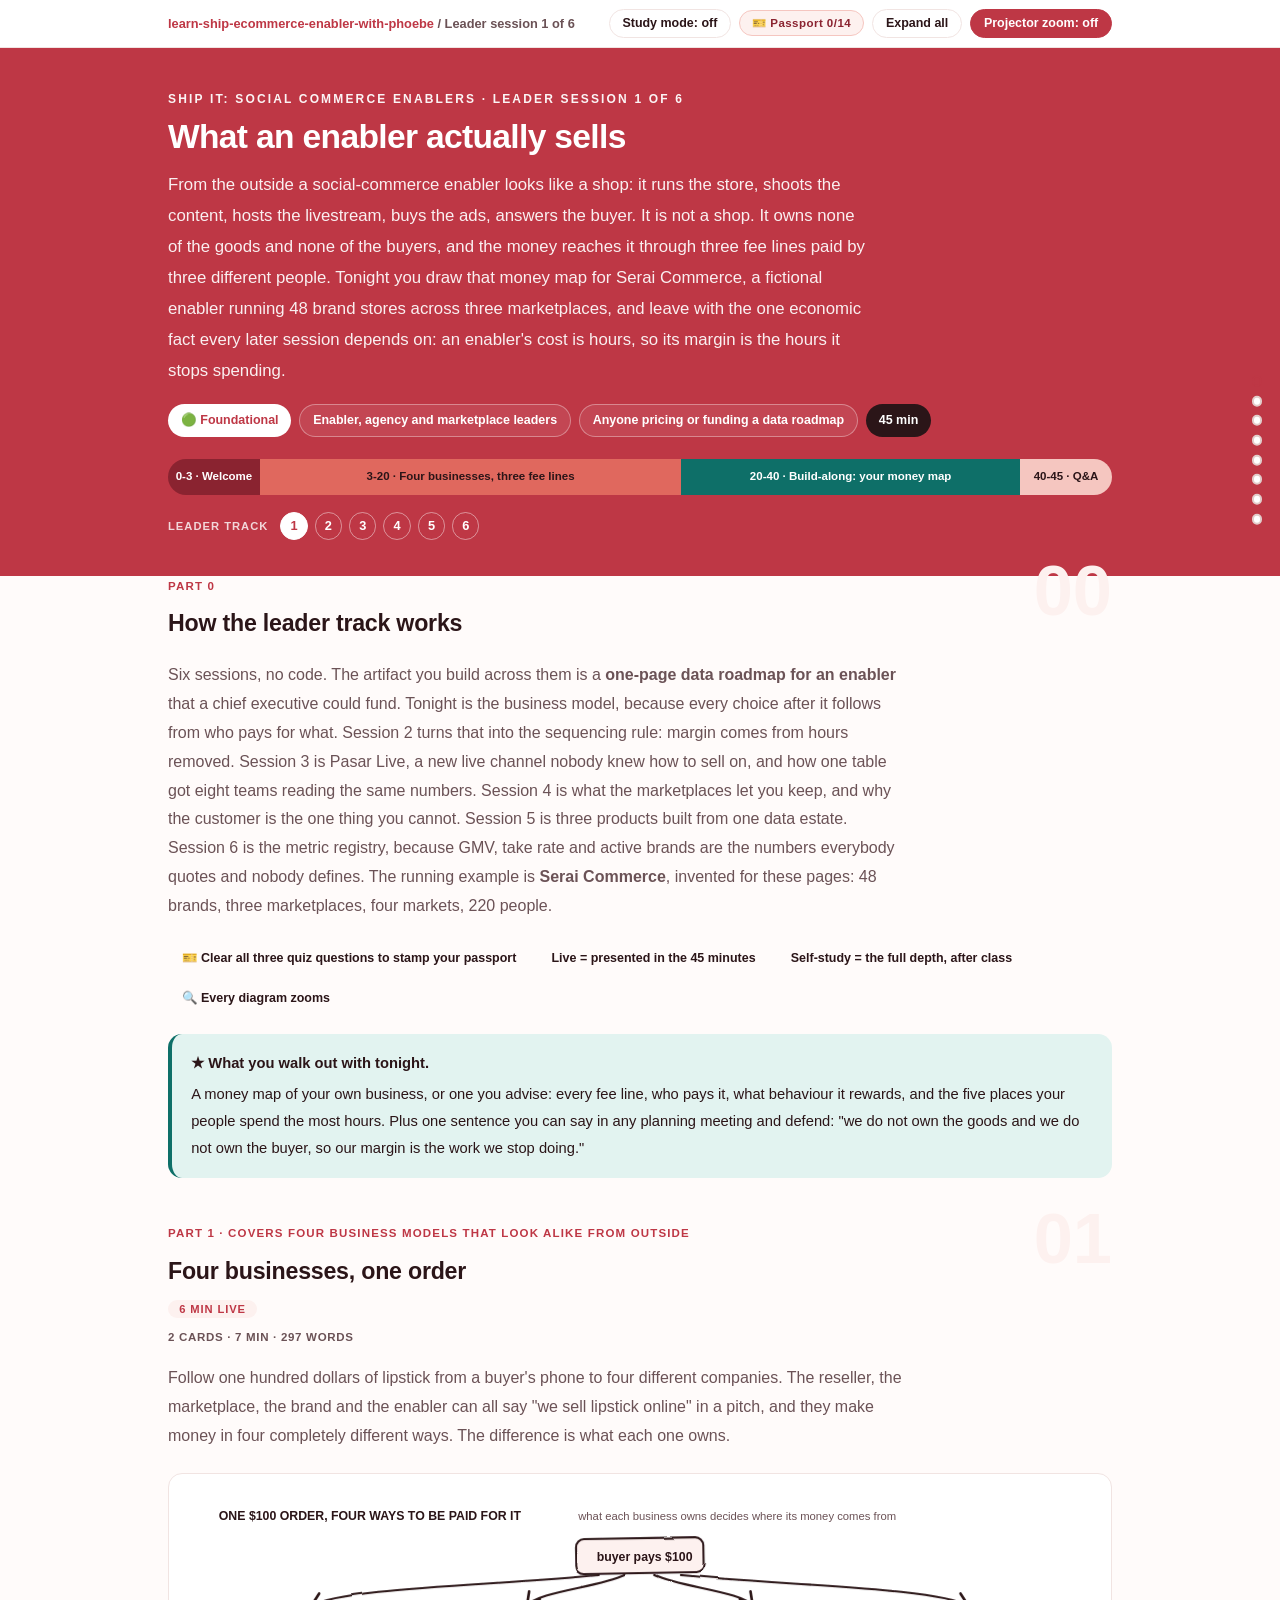
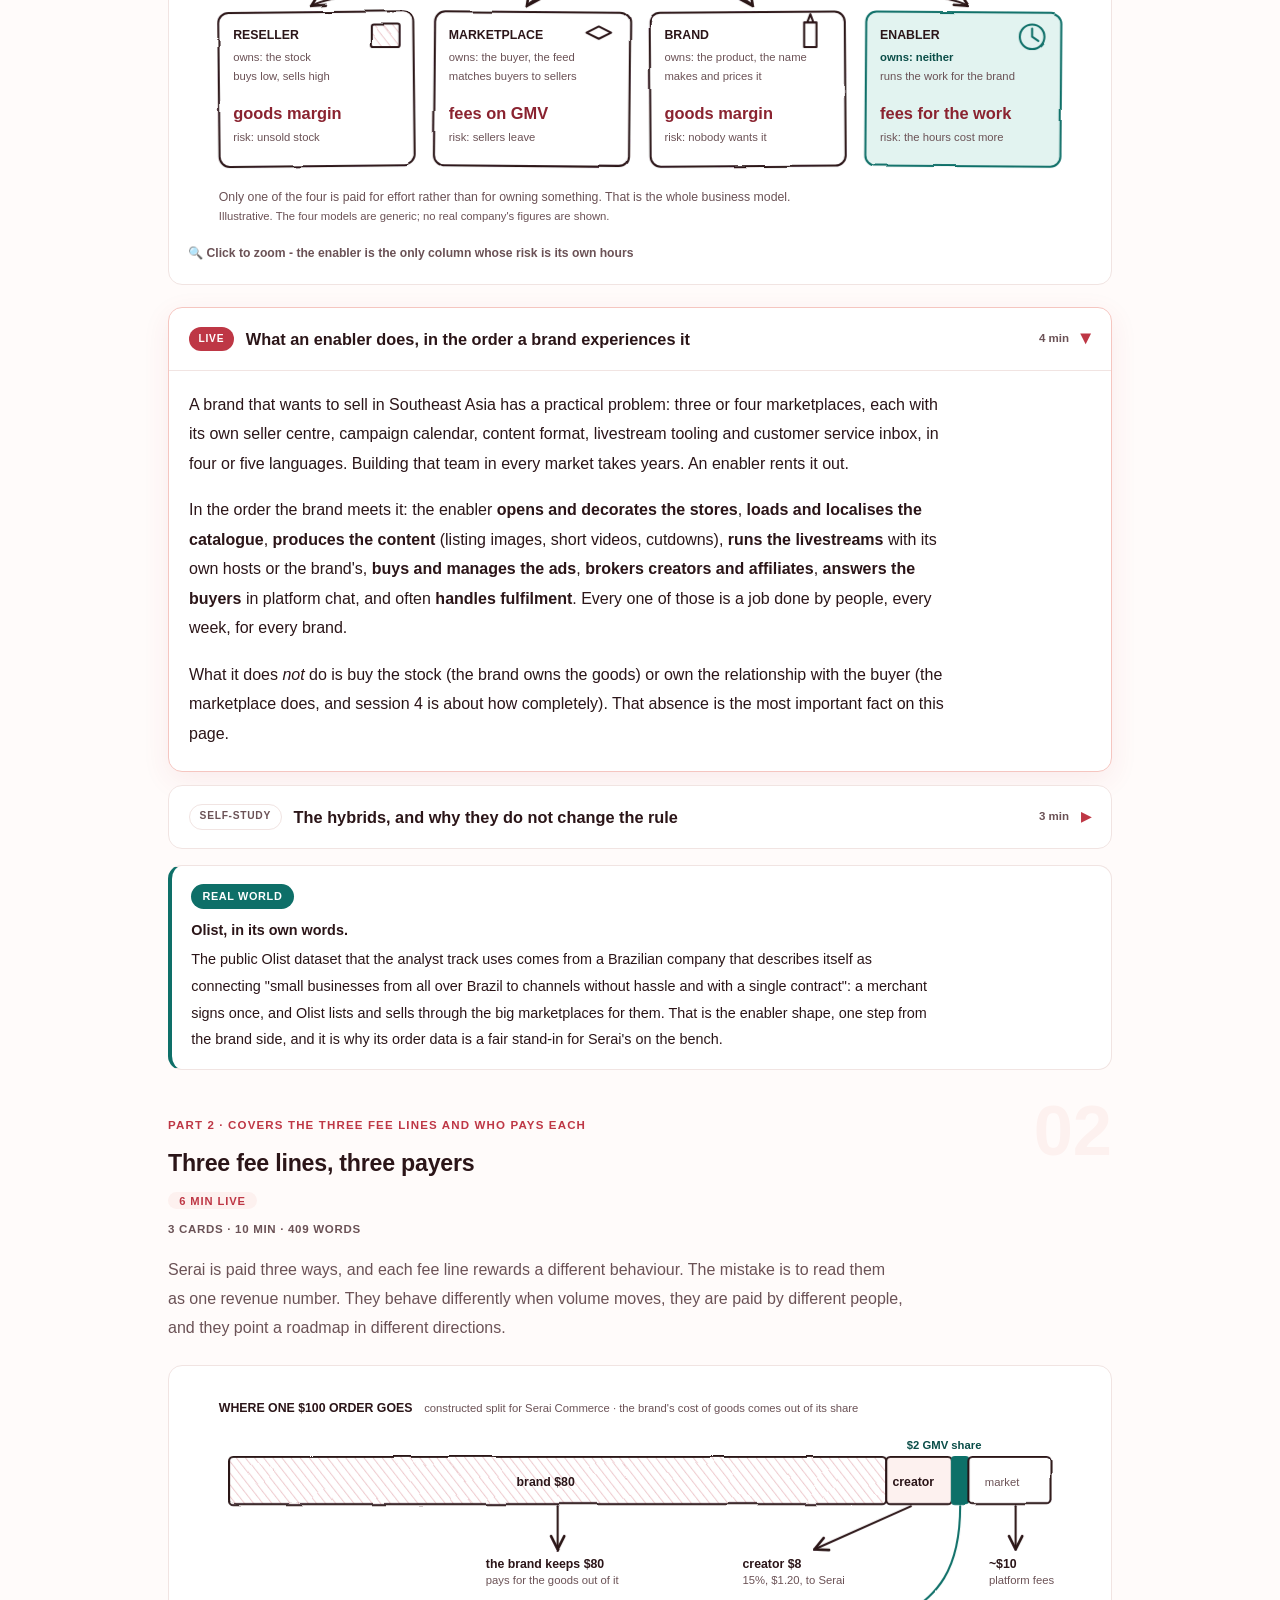
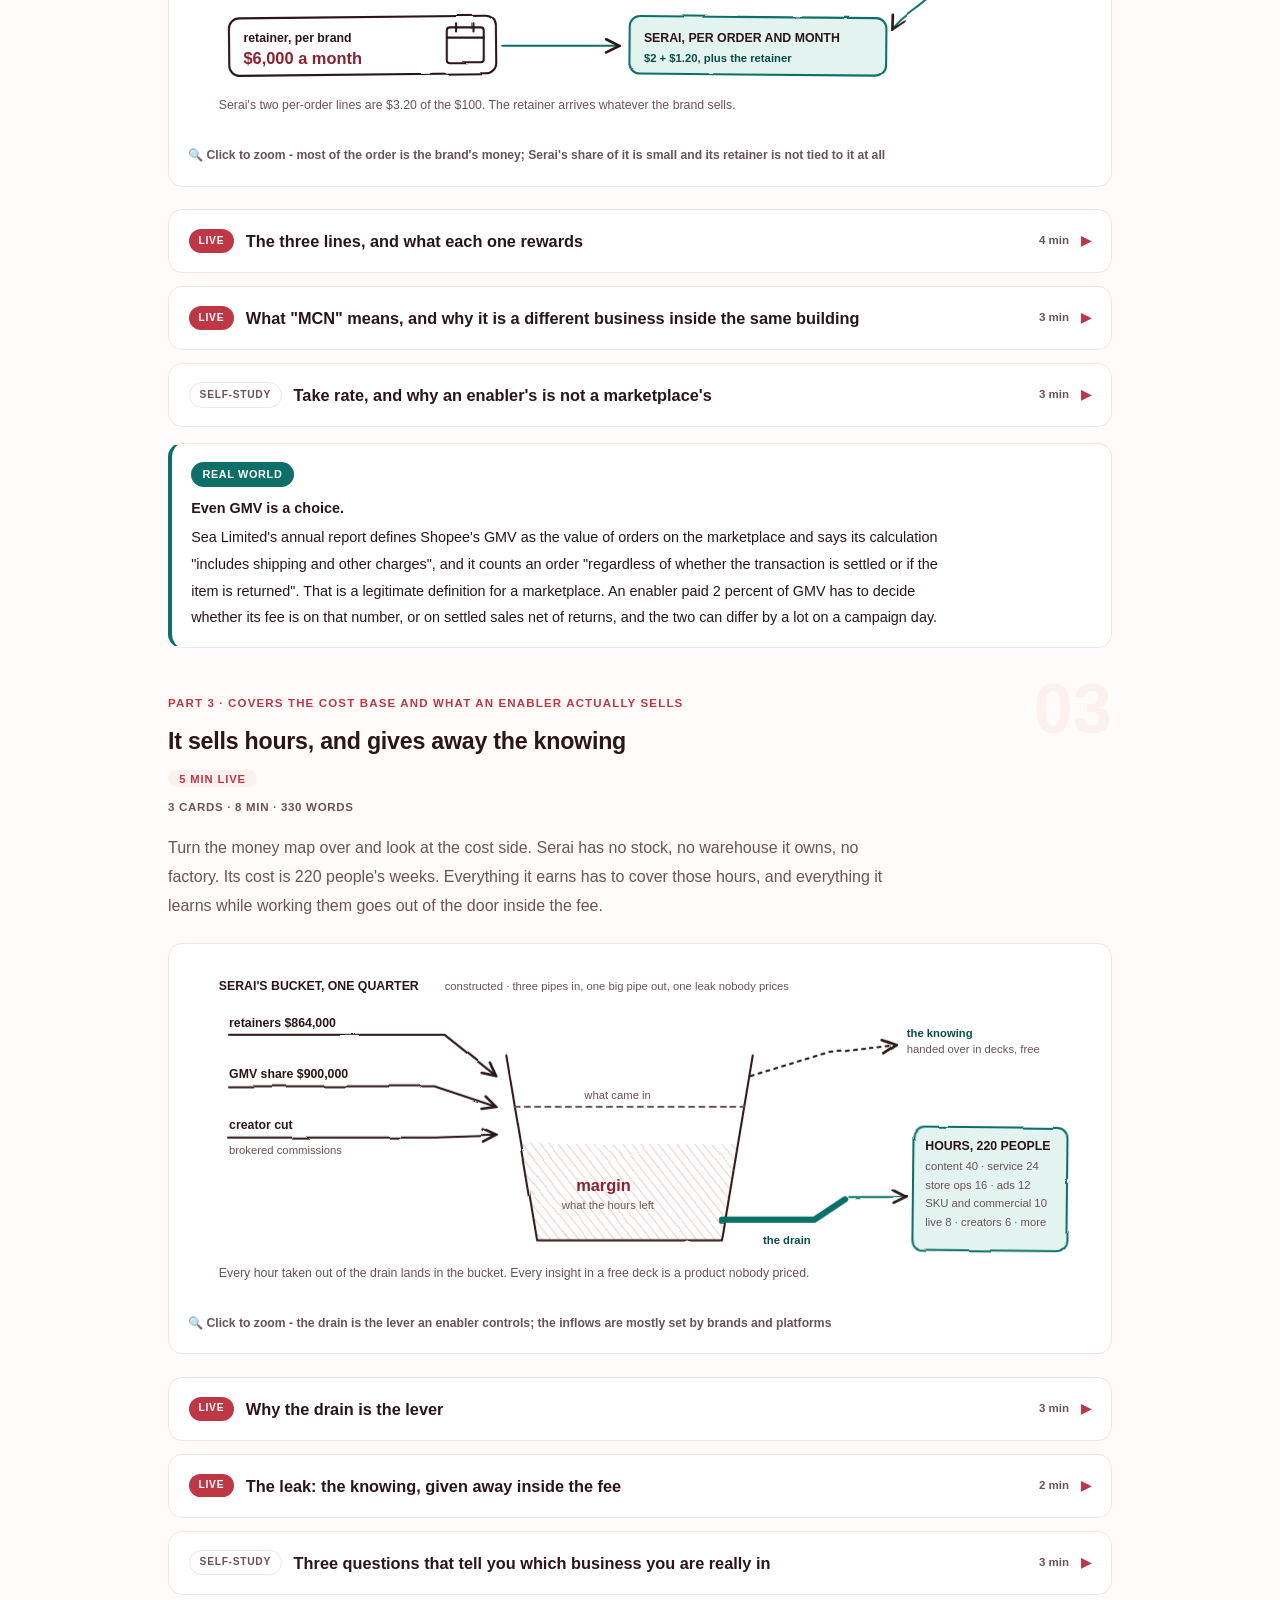
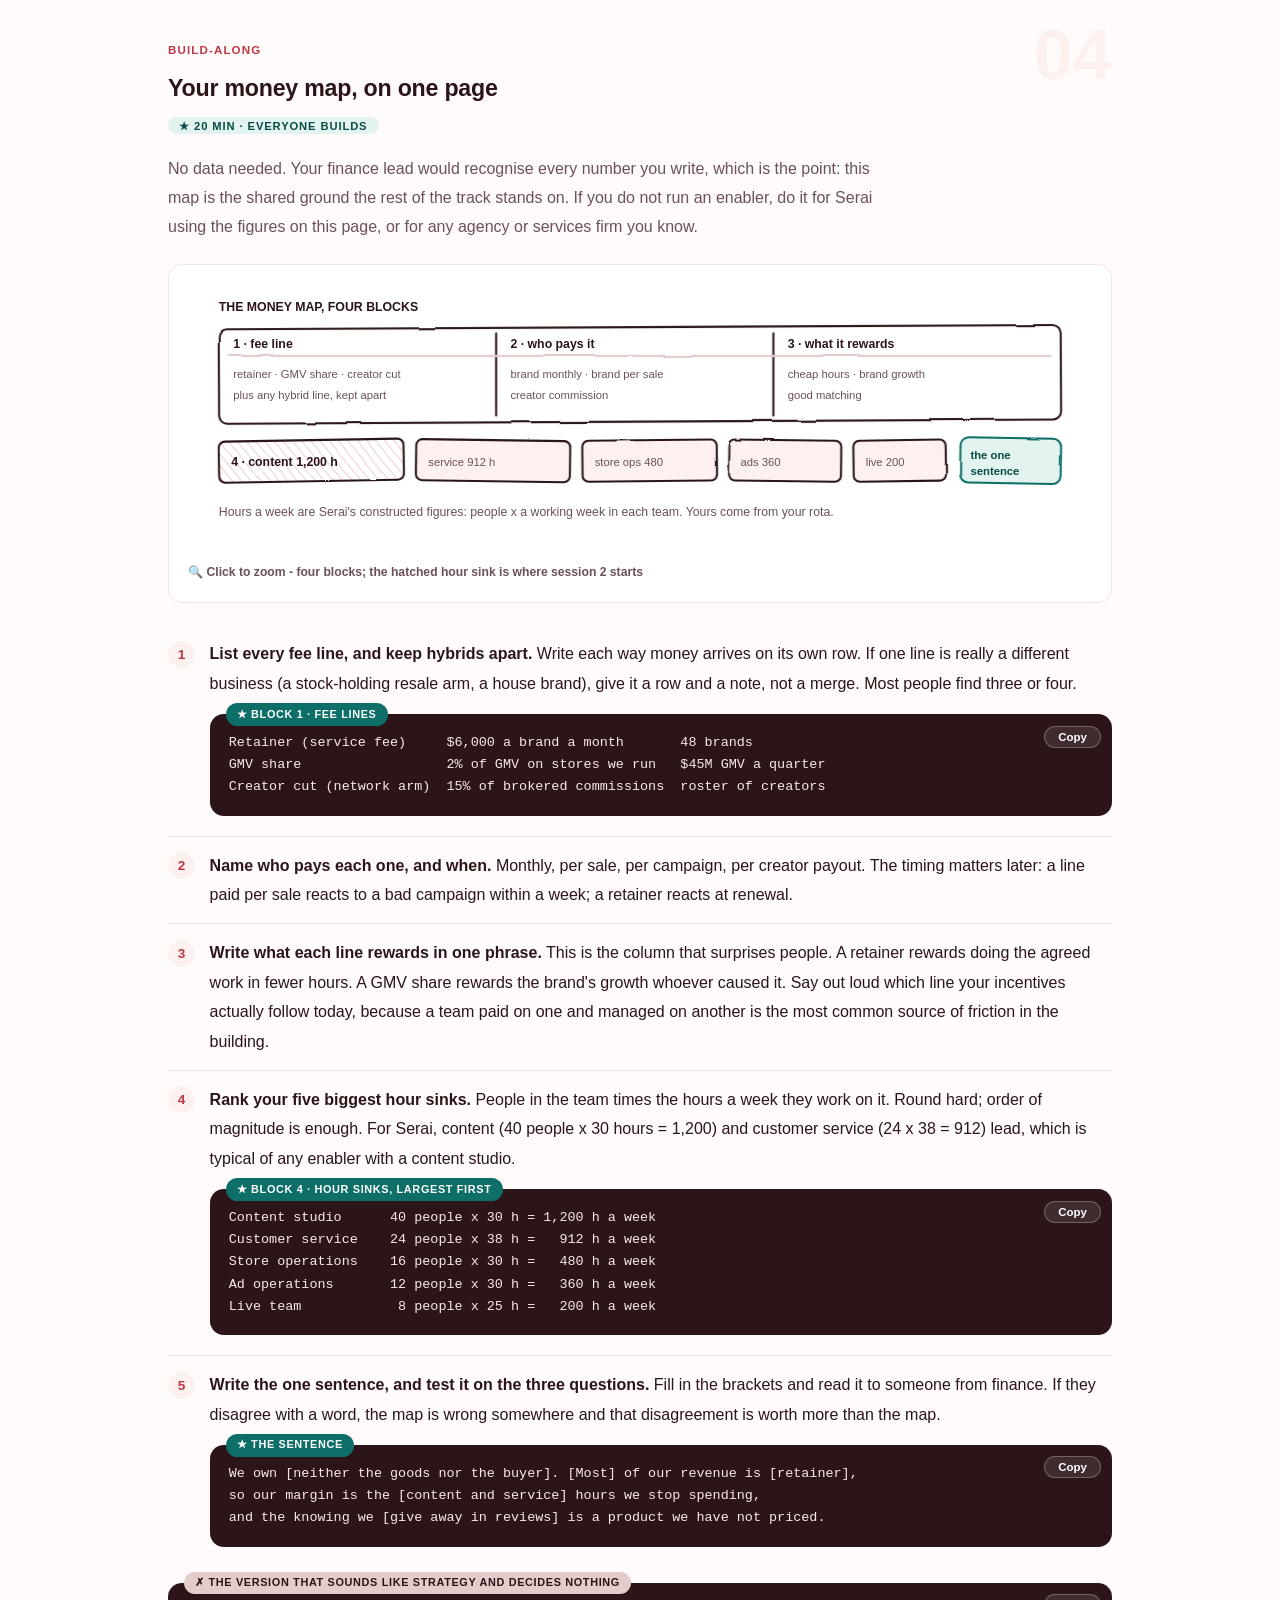
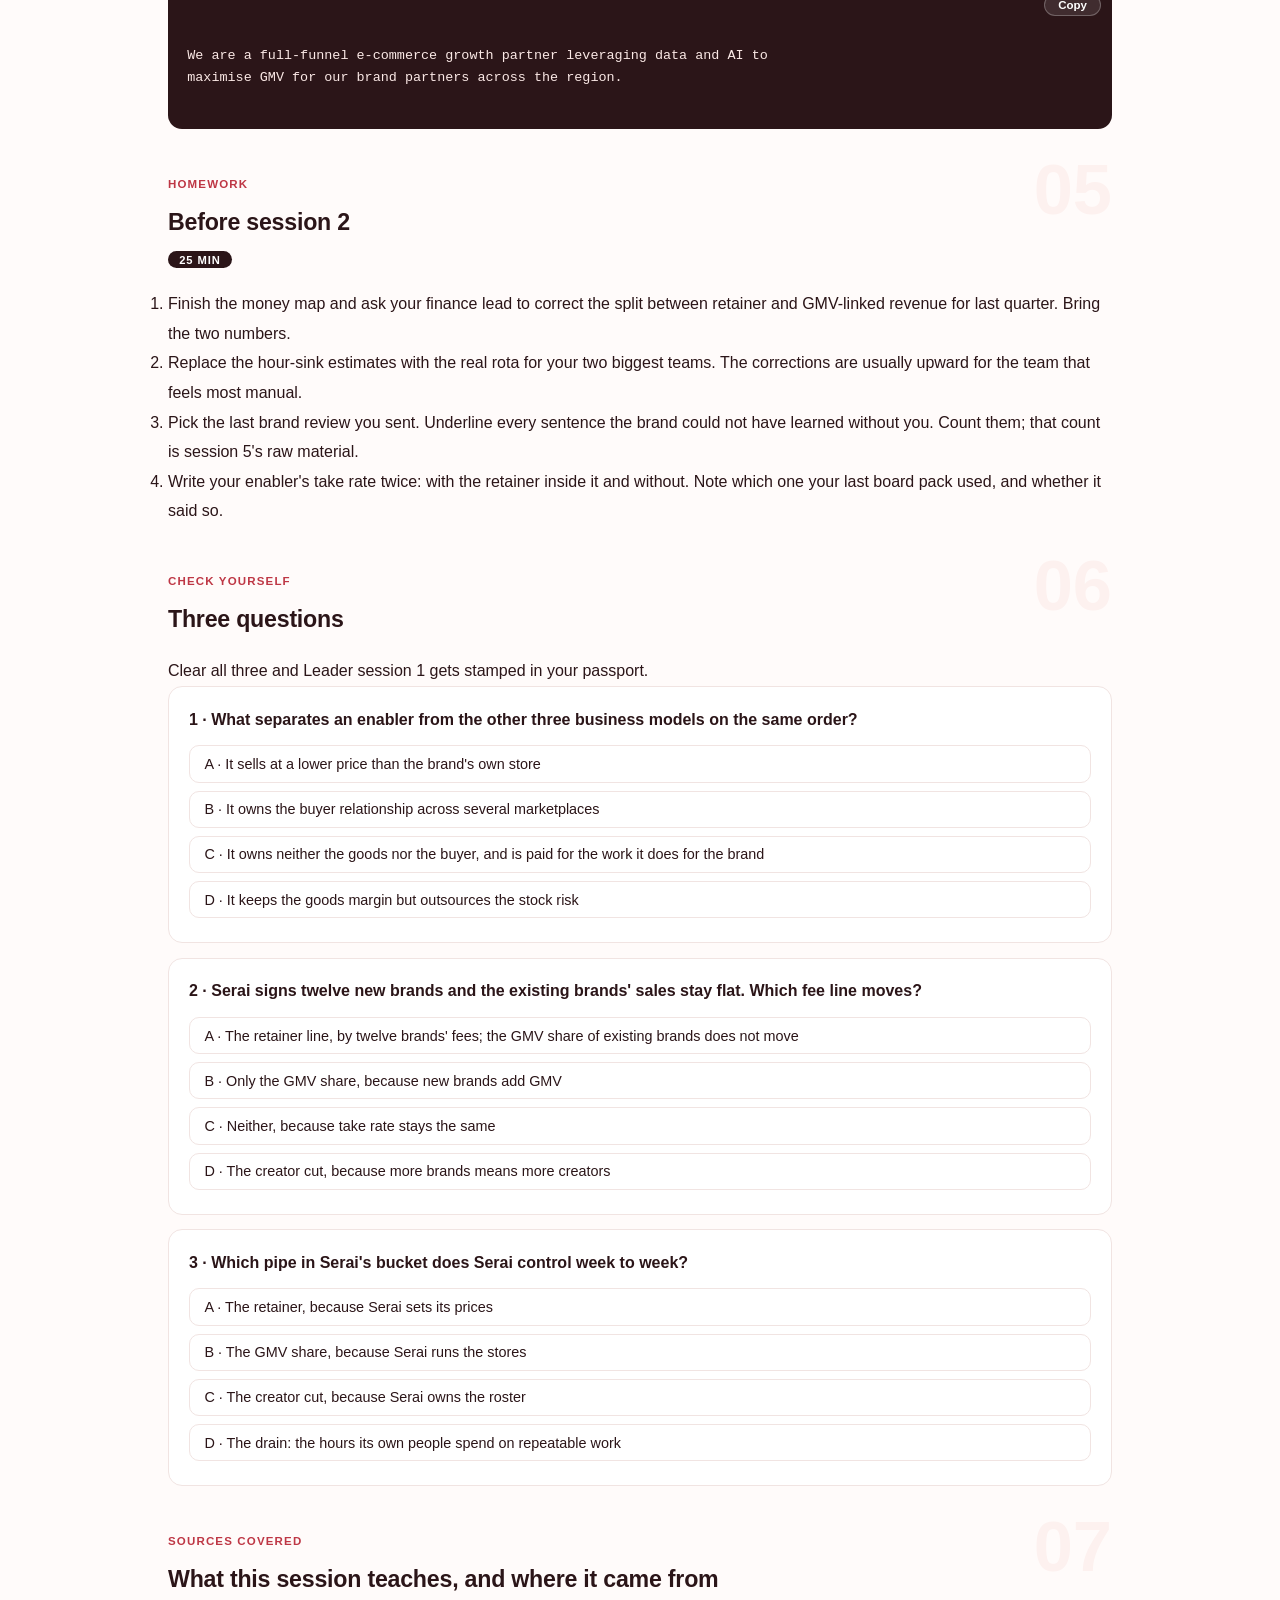
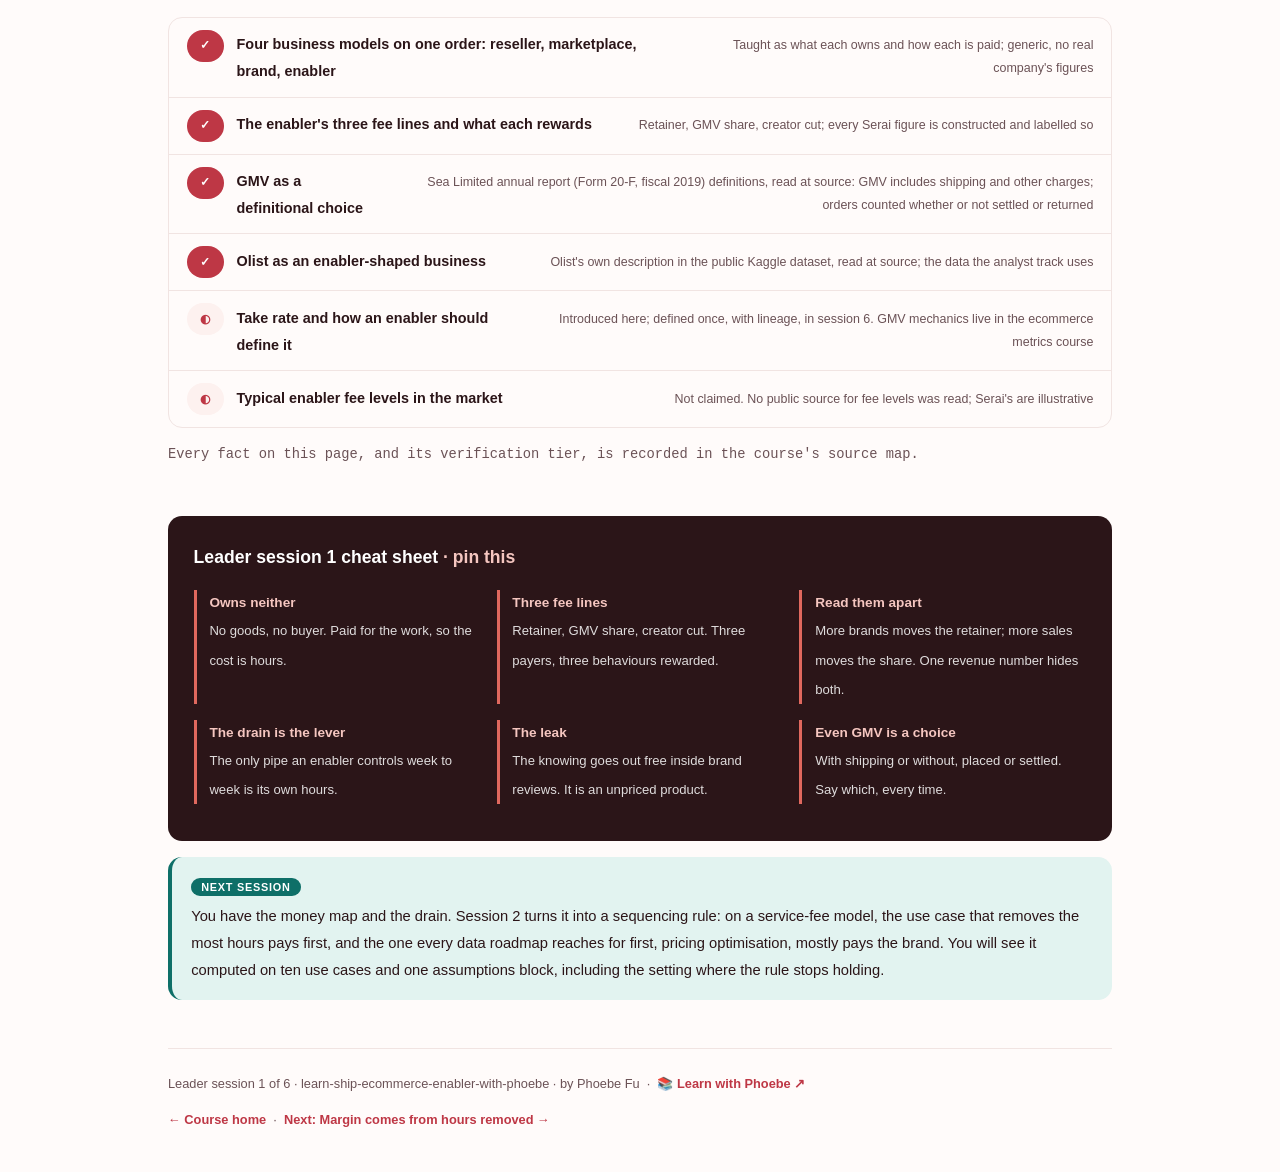
==== courses/a1-what-an-enabler-sells.html @ 6686a864 "Ship It: Social Commerce Enablers - leader 6 + analyst 8 with a real enabler bench A fictional SEA e" ====
<!DOCTYPE html>
<html lang="en">
<head>
<meta charset="UTF-8">
<meta name="viewport" content="width=device-width, initial-scale=1.0">
<!-- social:start -->
<meta name="description" content="Leader session 1 of 6. What a social-commerce enabler actually sells: three fee lines, three payers, and a cost base made of hours. Why an enabler owns neither the goods nor the buyer, and what that decides.">
<meta property="og:type" content="article">
<meta property="og:site_name" content="Learn with Phoebe">
<meta property="og:title" content="What an enabler actually sells - learn ship ecommerce enabler with phoebe">
<meta property="og:description" content="Leader session 1 of 6. A reseller sells goods, a marketplace sells matching, a brand owns the customer. An enabler sells hours and knowing, and the fee lines say so.">
<meta property="og:url" content="https://phoebefu6.github.io/learn-ship-ecommerce-enabler-with-phoebe/courses/a1-what-an-enabler-sells.html">
<meta property="og:image" content="https://phoebefu6.github.io/learn-ship-ecommerce-enabler-with-phoebe/assets/og-cover.png">
<meta property="og:image:width" content="1200">
<meta property="og:image:height" content="630">
<meta name="twitter:card" content="summary_large_image">
<meta name="twitter:title" content="What an enabler actually sells - learn ship ecommerce enabler with phoebe">
<meta name="twitter:description" content="Leader session 1 of 6. Three fee lines, three payers, one cost base made of hours.">
<meta name="twitter:image" content="https://phoebefu6.github.io/learn-ship-ecommerce-enabler-with-phoebe/assets/og-cover.png">
<!-- social:end -->
<title>Leader session 1 · What an enabler actually sells - learn ship ecommerce enabler with phoebe</title>
<link rel="stylesheet" href="../assets/style.css?v=2">
</head>
<body>

<div class="toolbar">
  <div class="wrap">
    <span class="crumb"><a href="../index.html">learn-ship-ecommerce-enabler-with-phoebe</a> / Leader session 1 of 6</span>
    <button class="btn" id="toggle-all" type="button">Expand all</button>
    <button class="btn primary" id="zoom-toggle" type="button">Projector zoom: off</button>
  </div>
</div>

<header class="masthead">
  <div class="wrap">
    <div class="eyebrow">Ship It: Social Commerce Enablers · Leader session 1 of 6</div>
    <h1>What an enabler <span class="accent">actually sells</span></h1>
    <p class="sub">From the outside a social-commerce enabler looks like a shop: it runs the store, shoots the content, hosts the livestream, buys the ads, answers the buyer. It is not a shop. It owns none of the goods and none of the buyers, and the money reaches it through three fee lines paid by three different people. Tonight you draw that money map for Serai Commerce, a fictional enabler running 48 brand stores across three marketplaces, and leave with the one economic fact every later session depends on: an enabler's cost is hours, so its margin is the hours it stops spending.</p>
    <div class="chip-row">
      <span class="chip level">🟢 Foundational</span>
      <span class="chip audience">Enabler, agency and marketplace leaders</span>
      <span class="chip audience">Anyone pricing or funding a data roadmap</span>
      <span class="chip time">45 min</span>
    </div>
    <div class="agenda">
      <span class="a1" style="flex:1">0-3 · Welcome</span>
      <span class="a2" style="flex:5">3-20 · Four businesses, three fee lines</span>
      <span class="a3" style="flex:4">20-40 · Build-along: your money map</span>
      <span class="a4" style="flex:1">40-45 · Q&amp;A</span>
    </div>
  </div>
</header>

<main class="wrap">

  <section class="section" id="intro">
    <div class="section-kicker">
      <span class="klabel">Part 0</span>
      <h2>How the leader track works</h2>
    </div>
    <p class="lede">Six sessions, no code. The artifact you build across them is a <strong>one-page data roadmap for an enabler</strong> that a chief executive could fund. Tonight is the business model, because every choice after it follows from who pays for what. Session 2 turns that into the sequencing rule: margin comes from hours removed. Session 3 is Pasar Live, a new live channel nobody knew how to sell on, and how one table got eight teams reading the same numbers. Session 4 is what the marketplaces let you keep, and why the customer is the one thing you cannot. Session 5 is three products built from one data estate. Session 6 is the metric registry, because GMV, take rate and active brands are the numbers everybody quotes and nobody defines. The running example is <strong>Serai Commerce</strong>, invented for these pages: 48 brands, three marketplaces, four markets, 220 people.</p>

    <div class="legend">
      <span class="pill">🎫 Clear all three quiz questions to stamp your passport</span>
      <span class="pill">Live = presented in the 45 minutes</span>
      <span class="pill">Self-study = the full depth, after class</span>
      <span class="pill">🔍 Every diagram zooms</span>
    </div>

    <div class="callout win">
      <p><strong>★ What you walk out with tonight.</strong> A money map of your own business, or one you advise: every fee line, who pays it, what behaviour it rewards, and the five places your people spend the most hours. Plus one sentence you can say in any planning meeting and defend: "we do not own the goods and we do not own the buyer, so our margin is the work we stop doing."</p>
    </div>
  </section>

  <section class="section" id="part-1">
    <div class="section-kicker">
      <span class="klabel">Part 1 · covers four business models that look alike from outside</span>
      <h2>Four businesses, one order</h2>
      <span class="tag concept">6 min live</span>
    </div>
    <p class="lede">Follow one hundred dollars of lipstick from a buyer's phone to four different companies. The reseller, the marketplace, the brand and the enabler can all say "we sell lipstick online" in a pitch, and they make money in four completely different ways. The difference is what each one owns.</p>

    <figure class="zoomable">
      <svg viewBox="0 0 880 330" xmlns="http://www.w3.org/2000/svg" role="img" aria-label="Four hand-drawn columns, one per business model, each answering what it owns and how it is paid on the same 100 dollar order. Reseller owns the stock and keeps the goods margin. Marketplace owns the buyer and the matching and keeps fees. Brand owns the product and the goods margin. Enabler owns neither goods nor buyer and is paid for the work, through a fee and a share of GMV.">
        <defs>
          <filter id="a1aSk" x="-3%" y="-3%" width="106%" height="106%"><feTurbulence type="fractalNoise" baseFrequency="0.02" numOctaves="2" seed="11" result="n"/><feDisplacementMap in="SourceGraphic" in2="n" scale="2.4" xChannelSelector="R" yChannelSelector="G"/></filter>
          <pattern id="a1aHc" patternUnits="userSpaceOnUse" width="7" height="7" patternTransform="rotate(-38)"><line x1="0" y1="0" x2="0" y2="7" stroke="#BE3745" stroke-width="1" opacity=".5"/></pattern>
          <marker id="a1aAr" viewBox="0 0 10 10" refX="9" refY="5" markerWidth="8" markerHeight="8" orient="auto"><path d="M1 1 L9 5 L1 9" fill="none" stroke="#2B1518" stroke-width="1.6" stroke-linecap="round"/></marker>
        </defs>
        <style>
          .a1aH { font: 800 12px Inter, sans-serif; fill: #2B1518; }
          .a1aL { font: 600 12px Inter, sans-serif; fill: #2B1518; }
          .a1aS { font: 400 11px Inter, sans-serif; fill: #6B5256; }
          .a1aB { font: 800 11px Inter, sans-serif; fill: #0A4D48; }
          .a1aV { font: 800 16px Inter, sans-serif; fill: #8A2330; }
          .a1aW { font: 800 12px Inter, sans-serif; fill: #FFFFFF; }
          .a1aN { font: 400 12px Inter, sans-serif; fill: #6B5256; }
        </style>

        <text class="a1aH" x="30" y="26">ONE $100 ORDER, FOUR WAYS TO BE PAID FOR IT</text>
        <text class="a1aS" x="380" y="26">what each business owns decides where its money comes from</text>

        <g filter="url(#a1aSk)" fill="none" stroke="#2B1518" stroke-width="2" stroke-linecap="round" stroke-linejoin="round">
          <!-- the order -->
          <rect x="378" y="44" width="124" height="34" rx="8" transform="rotate(-1 440 61)" fill="#FDF1EF"/>
          <path d="M400 80 C300 90 150 92 120 110" marker-end="url(#a1aAr)"/>
          <path d="M425 80 C400 92 340 96 330 110" marker-end="url(#a1aAr)"/>
          <path d="M455 80 C480 92 540 96 550 110" marker-end="url(#a1aAr)"/>
          <path d="M480 80 C580 90 730 92 760 110" marker-end="url(#a1aAr)"/>
          <!-- four columns -->
          <rect x="30" y="116" width="190" height="150" rx="10" transform="rotate(-0.6 125 191)" fill="#FFFFFF"/>
          <rect x="240" y="116" width="190" height="150" rx="10" transform="rotate(0.5 335 191)" fill="#FFFFFF"/>
          <rect x="450" y="116" width="190" height="150" rx="10" transform="rotate(-0.4 545 191)" fill="#FFFFFF"/>
          <rect x="660" y="116" width="190" height="150" rx="10" transform="rotate(0.4 755 191)" fill="#E2F3F0" stroke="#0E6F68"/>
          <!-- doodle: a box of stock, a handshake line, a lipstick, a clock -->
          <rect x="178" y="128" width="28" height="22" rx="2" fill="url(#a1aHc)"/>
          <path d="M388 136 L400 130 L412 136 L400 142 Z"/>
          <path d="M600 126 L612 126 L612 150 L600 150 Z M603 126 L606 118 L609 126"/>
          <circle cx="822" cy="140" r="12" stroke="#0E6F68"/>
          <path d="M822 140 L822 132 M822 140 L828 144" stroke="#0E6F68"/>
        </g>

        <text class="a1aL" x="398" y="66">buyer pays $100</text>

        <text class="a1aH" x="44" y="142">RESELLER</text>
        <text class="a1aS" x="44" y="164">owns: the stock</text>
        <text class="a1aS" x="44" y="182">buys low, sells high</text>
        <text class="a1aV" x="44" y="220">goods margin</text>
        <text class="a1aS" x="44" y="242">risk: unsold stock</text>

        <text class="a1aH" x="254" y="142">MARKETPLACE</text>
        <text class="a1aS" x="254" y="164">owns: the buyer, the feed</text>
        <text class="a1aS" x="254" y="182">matches buyers to sellers</text>
        <text class="a1aV" x="254" y="220">fees on GMV</text>
        <text class="a1aS" x="254" y="242">risk: sellers leave</text>

        <text class="a1aH" x="464" y="142">BRAND</text>
        <text class="a1aS" x="464" y="164">owns: the product, the name</text>
        <text class="a1aS" x="464" y="182">makes and prices it</text>
        <text class="a1aV" x="464" y="220">goods margin</text>
        <text class="a1aS" x="464" y="242">risk: nobody wants it</text>

        <text class="a1aH" x="674" y="142">ENABLER</text>
        <text class="a1aB" x="674" y="164">owns: neither</text>
        <text class="a1aS" x="674" y="182">runs the work for the brand</text>
        <text class="a1aV" x="674" y="220">fees for the work</text>
        <text class="a1aS" x="674" y="242">risk: the hours cost more</text>

        <text class="a1aN" x="30" y="300">Only one of the four is paid for effort rather than for owning something. That is the whole business model.</text>
        <text class="a1aS" x="30" y="318">Illustrative. The four models are generic; no real company's figures are shown.</text>
      </svg>
      <figcaption>🔍 Click to zoom - the enabler is the only column whose risk is its own hours</figcaption>
    </figure>

    <details class="card" open>
      <summary><span class="mode live">Live</span>What an enabler does, in the order a brand experiences it<span class="mini">4 min</span><span class="caret">▶</span></summary>
      <div class="body">
        <p>A brand that wants to sell in Southeast Asia has a practical problem: three or four marketplaces, each with its own seller centre, campaign calendar, content format, livestream tooling and customer service inbox, in four or five languages. Building that team in every market takes years. An enabler rents it out.</p>
        <p>In the order the brand meets it: the enabler <strong>opens and decorates the stores</strong>, <strong>loads and localises the catalogue</strong>, <strong>produces the content</strong> (listing images, short videos, cutdowns), <strong>runs the livestreams</strong> with its own hosts or the brand's, <strong>buys and manages the ads</strong>, <strong>brokers creators and affiliates</strong>, <strong>answers the buyers</strong> in platform chat, and often <strong>handles fulfilment</strong>. Every one of those is a job done by people, every week, for every brand.</p>
        <p>What it does <em>not</em> do is buy the stock (the brand owns the goods) or own the relationship with the buyer (the marketplace does, and session 4 is about how completely). That absence is the most important fact on this page.</p>
      </div>
    </details>

    <details class="card">
      <summary><span class="mode self">Self-study</span>The hybrids, and why they do not change the rule<span class="mini">3 min</span><span class="caret">▶</span></summary>
      <div class="body">
        <p>Real enablers blur the columns. Some buy stock for a few brands and resell it, which puts a reseller inside the enabler. Some run a creator network that signs hosts and takes a cut of their commissions. Some own a small house brand. Each hybrid is a different business with a different margin sitting inside the same company, and the useful discipline is to <strong>keep them apart on the page</strong>: a reseller line is paid for owning stock, the service line is paid for hours, and the creator line is paid for brokering.</p>
        <p>The rule on this page holds for the service line, which is usually the largest one. When a hybrid line grows big enough to change the company's economics, it deserves its own money map rather than a footnote on this one.</p>
      </div>
    </details>

    <div class="callout example">
      <span class="ex-pill">Real world</span>
      <p><strong>Olist, in its own words.</strong> The public Olist dataset that the analyst track uses comes from a Brazilian company that describes itself as connecting "small businesses from all over Brazil to channels without hassle and with a single contract": a merchant signs once, and Olist lists and sells through the big marketplaces for them. That is the enabler shape, one step from the brand side, and it is why its order data is a fair stand-in for Serai's on the bench.</p>
    </div>
  </section>

  <section class="section" id="part-2">
    <div class="section-kicker">
      <span class="klabel">Part 2 · covers the three fee lines and who pays each</span>
      <h2>Three fee lines, three payers</h2>
      <span class="tag concept">6 min live</span>
    </div>
    <p class="lede">Serai is paid three ways, and each fee line rewards a different behaviour. The mistake is to read them as one revenue number. They behave differently when volume moves, they are paid by different people, and they point a roadmap in different directions.</p>

    <figure class="zoomable">
      <svg viewBox="0 0 880 340" xmlns="http://www.w3.org/2000/svg" role="img" aria-label="A hand-drawn bar splits one constructed 100 dollar order: about 10 dollars to the marketplace in fees, 2 dollars to Serai as its GMV share, 8 dollars of creator commission of which Serai's creator network keeps 1.20, and 80 dollars to the brand before its cost of goods. A separate arrow shows the monthly retainer of 6,000 dollars per brand, paid whatever the brand sells.">
        <defs>
          <filter id="a1bSk" x="-3%" y="-3%" width="106%" height="106%"><feTurbulence type="fractalNoise" baseFrequency="0.02" numOctaves="2" seed="23" result="n"/><feDisplacementMap in="SourceGraphic" in2="n" scale="2.4" xChannelSelector="R" yChannelSelector="G"/></filter>
          <pattern id="a1bHc" patternUnits="userSpaceOnUse" width="7" height="7" patternTransform="rotate(-38)"><line x1="0" y1="0" x2="0" y2="7" stroke="#BE3745" stroke-width="1" opacity=".5"/></pattern>
          <marker id="a1bAr" viewBox="0 0 10 10" refX="9" refY="5" markerWidth="8" markerHeight="8" orient="auto"><path d="M1 1 L9 5 L1 9" fill="none" stroke="#2B1518" stroke-width="1.6" stroke-linecap="round"/></marker>
        </defs>
        <style>
          .a1bH { font: 800 12px Inter, sans-serif; fill: #2B1518; }
          .a1bL { font: 600 12px Inter, sans-serif; fill: #2B1518; }
          .a1bS { font: 400 11px Inter, sans-serif; fill: #6B5256; }
          .a1bB { font: 800 11px Inter, sans-serif; fill: #0A4D48; }
          .a1bV { font: 800 16px Inter, sans-serif; fill: #8A2330; }
          .a1bW { font: 800 12px Inter, sans-serif; fill: #FFFFFF; }
          .a1bN { font: 400 12px Inter, sans-serif; fill: #6B5256; }
        </style>

        <text class="a1bH" x="30" y="26">WHERE ONE $100 ORDER GOES</text>
        <text class="a1bS" x="230" y="26">constructed split for Serai Commerce · the brand's cost of goods comes out of its share</text>

        <g filter="url(#a1bSk)" fill="none" stroke="#2B1518" stroke-width="2" stroke-linecap="round" stroke-linejoin="round">
          <!-- the bar: 800px wide = $100, x from 40 -->
          <rect x="40" y="70" width="640" height="46" rx="4" fill="url(#a1bHc)"/>
          <rect x="680" y="70" width="64" height="46" rx="4" fill="#FDF1EF"/>
          <rect x="744" y="70" width="16" height="46" rx="3" fill="#0E6F68" stroke="#0E6F68"/>
          <rect x="760" y="70" width="80" height="46" rx="4" fill="#FFFFFF"/>
          <!-- arrows down to payees -->
          <path d="M360 118 L360 160" marker-end="url(#a1bAr)"/>
          <path d="M704 118 L610 160" marker-end="url(#a1bAr)"/>
          <path d="M752 118 C752 212 700 212 686 238" marker-end="url(#a1bAr)" stroke="#0E6F68"/>
          <path d="M806 118 L806 160" marker-end="url(#a1bAr)"/>
          <!-- retainer, arriving separately -->
          <rect x="40" y="226" width="260" height="56" rx="10" transform="rotate(-0.6 170 254)" fill="#FFFFFF"/>
          <path d="M306 254 L420 254" marker-end="url(#a1bAr)" stroke="#0E6F68"/>
          <rect x="430" y="226" width="250" height="56" rx="10" transform="rotate(0.5 555 254)" fill="#E2F3F0" stroke="#0E6F68"/>
          <!-- doodle: a calendar page -->
          <rect x="252" y="236" width="36" height="34" rx="3"/>
          <path d="M252 246 L288 246 M262 232 L262 240 M278 232 L278 240"/>
        </g>

        <text class="a1bL" x="320" y="98">brand $80</text>
        <text class="a1bL" x="686" y="98">creator</text>
        <text class="a1bS" x="776" y="98">market</text>

        <text class="a1bL" x="290" y="178">the brand keeps $80</text>
        <text class="a1bS" x="290" y="194">pays for the goods out of it</text>
        <text class="a1bL" x="540" y="178">creator $8</text>
        <text class="a1bS" x="540" y="194">15%, $1.20, to Serai</text>
        <text class="a1bL" x="780" y="178">~$10</text>
        <text class="a1bS" x="780" y="194">platform fees</text>
        <text class="a1bB" x="700" y="62">$2 GMV share</text>

        <text class="a1bL" x="54" y="250">retainer, per brand</text>
        <text class="a1bV" x="54" y="272">$6,000 a month</text>
        <text class="a1bH" x="444" y="250">SERAI, PER ORDER AND MONTH</text>
        <text class="a1bB" x="444" y="270">$2 + $1.20, plus the retainer</text>

        <text class="a1bN" x="30" y="316">Serai's two per-order lines are $3.20 of the $100. The retainer arrives whatever the brand sells.</text>
      </svg>
      <figcaption>🔍 Click to zoom - most of the order is the brand's money; Serai's share of it is small and its retainer is not tied to it at all</figcaption>
    </figure>

    <details class="card">
      <summary><span class="mode live">Live</span>The three lines, and what each one rewards<span class="mini">4 min</span><span class="caret">▶</span></summary>
      <div class="body">
        <table class="clean">
          <thead><tr><th>Fee line</th><th>Who pays</th><th>How it moves</th><th>What it rewards</th></tr></thead>
          <tbody>
            <tr><td><strong>Service fee</strong> (retainer)</td><td>The brand, monthly</td><td>Fixed per brand; moves with the number of brands</td><td>Doing the agreed work at the lowest cost in hours</td></tr>
            <tr><td><strong>GMV share</strong></td><td>The brand, as a share of its sales</td><td>Moves with the brand's sales on the stores Serai runs</td><td>Growing the brand's GMV, whoever's effort grew it</td></tr>
            <tr><td><strong>Creator cut</strong> (the network arm)</td><td>Out of the creator's commission, or a brand's campaign fee</td><td>Moves with how many creators sell, and how well</td><td>Matching the right creator to the right product</td></tr>
          </tbody>
        </table>
        <p>On Serai's constructed books the first two lines are almost equal: 48 brands at $6,000 a month is <strong>$864,000 a quarter</strong>, and 2 percent of $45 million of quarterly GMV is <strong>$900,000</strong>. They look like one revenue number of $1.76 million. They are not. Double the brands and the first doubles while each brand's GMV stays the same. Double one brand's GMV and only the second moves, by $2 on every extra $100.</p>
      </div>
    </details>

    <details class="card">
      <summary><span class="mode live">Live</span>What "MCN" means, and why it is a different business inside the same building<span class="mini">3 min</span><span class="caret">▶</span></summary>
      <div class="body">
        <p>A <strong>multi-channel network</strong> signs creators and hosts, finds them brand deals, and takes a share of what they earn. On a social-commerce marketplace the creator is paid a commission on the orders they drive, and the network's cut comes out of it. Serai's network arm keeps 15 percent of the commissions it brokers (constructed), so on the $8 creator commission in the figure it keeps $1.20.</p>
        <p>The network line has its own economics: its cost is recruiting and coaching creators, its asset is the roster, and its data is creator performance. Session 3 and analyst session 6 are where that data earns its keep, because "which creator actually sells" is the question brands ask most and platforms answer least.</p>
      </div>
    </details>

    <details class="card">
      <summary><span class="mode self">Self-study</span>Take rate, and why an enabler's is not a marketplace's<span class="mini">3 min</span><span class="caret">▶</span></summary>
      <div class="body">
        <p>"Take rate" is revenue divided by GMV. For a marketplace it is a clean idea: fees earned over the value of goods sold through it. For an enabler it is ambiguous, because two of its three lines are not a share of GMV at all. Serai's per-order lines are 3.2 percent of an order; add the retainer and the quarterly take rate is ($864,000 + $900,000) / $45,000,000 = <strong>3.9 percent</strong>, before the creator line. Put the retainer in or leave it out and the number moves by almost half.</p>
        <p>Neither version is wrong. Quoting one without saying which is wrong, and session 6 is about writing it down once. The general mechanics of GMV and its equation are taught in the <a href="https://phoebefu6.github.io/learn-ecommerce-metrics-with-phoebe/courses/a1-the-gmv-equation.html">ecommerce metrics course</a>; this track only adds the enabler's twist on top.</p>
      </div>
    </details>

    <div class="callout example">
      <span class="ex-pill">Real world</span>
      <p><strong>Even GMV is a choice.</strong> Sea Limited's annual report defines Shopee's GMV as the value of orders on the marketplace and says its calculation "includes shipping and other charges", and it counts an order "regardless of whether the transaction is settled or if the item is returned". That is a legitimate definition for a marketplace. An enabler paid 2 percent of GMV has to decide whether its fee is on that number, or on settled sales net of returns, and the two can differ by a lot on a campaign day.</p>
    </div>
  </section>

  <section class="section" id="part-3">
    <div class="section-kicker">
      <span class="klabel">Part 3 · covers the cost base and what an enabler actually sells</span>
      <h2>It sells hours, and gives away the knowing</h2>
      <span class="tag concept">5 min live</span>
    </div>
    <p class="lede">Turn the money map over and look at the cost side. Serai has no stock, no warehouse it owns, no factory. Its cost is 220 people's weeks. Everything it earns has to cover those hours, and everything it learns while working them goes out of the door inside the fee.</p>

    <figure class="zoomable">
      <svg viewBox="0 0 880 330" xmlns="http://www.w3.org/2000/svg" role="img" aria-label="A hand-drawn bucket fills from three pipes: retainers 864,000 dollars a quarter, GMV share 900,000 dollars a quarter, and the creator cut. It drains through one large pipe labelled hours, the weekly work of 220 people split into content, customer service, store operations, ad operations, live and creators. What stays in the bucket is margin. A thin side pipe marked knowing leaks out to the brands for free.">
        <defs>
          <filter id="a1cSk" x="-3%" y="-3%" width="106%" height="106%"><feTurbulence type="fractalNoise" baseFrequency="0.02" numOctaves="2" seed="37" result="n"/><feDisplacementMap in="SourceGraphic" in2="n" scale="2.4" xChannelSelector="R" yChannelSelector="G"/></filter>
          <pattern id="a1cHc" patternUnits="userSpaceOnUse" width="7" height="7" patternTransform="rotate(-38)"><line x1="0" y1="0" x2="0" y2="7" stroke="#BE3745" stroke-width="1" opacity=".5"/></pattern>
          <marker id="a1cAr" viewBox="0 0 10 10" refX="9" refY="5" markerWidth="8" markerHeight="8" orient="auto"><path d="M1 1 L9 5 L1 9" fill="none" stroke="#2B1518" stroke-width="1.6" stroke-linecap="round"/></marker>
        </defs>
        <style>
          .a1cH { font: 800 12px Inter, sans-serif; fill: #2B1518; }
          .a1cL { font: 600 12px Inter, sans-serif; fill: #2B1518; }
          .a1cS { font: 400 11px Inter, sans-serif; fill: #6B5256; }
          .a1cB { font: 800 11px Inter, sans-serif; fill: #0A4D48; }
          .a1cV { font: 800 16px Inter, sans-serif; fill: #8A2330; }
          .a1cN { font: 400 12px Inter, sans-serif; fill: #6B5256; }
        </style>

        <text class="a1cH" x="30" y="26">SERAI'S BUCKET, ONE QUARTER</text>
        <text class="a1cS" x="250" y="26">constructed · three pipes in, one big pipe out, one leak nobody prices</text>

        <g filter="url(#a1cSk)" fill="none" stroke="#2B1518" stroke-width="2" stroke-linecap="round" stroke-linejoin="round">
          <!-- inflow pipes -->
          <path d="M40 70 L250 70 L300 110" marker-end="url(#a1cAr)"/>
          <path d="M40 120 L240 120 L300 140" marker-end="url(#a1cAr)"/>
          <path d="M40 170 L240 170 L300 168" marker-end="url(#a1cAr)"/>
          <!-- bucket -->
          <path d="M310 90 L340 270 L520 270 L550 90"/>
          <path d="M324 176 L536 176 L520 270 L340 270 Z" fill="url(#a1cHc)" stroke="none"/>
          <path d="M318 140 L542 140" stroke-dasharray="5 5" stroke="#6B5256"/>
          <!-- outflow: hours, the big pipe -->
          <path d="M520 250 L610 250 L640 230" stroke="#0E6F68" stroke-width="6"/>
          <path d="M644 228 L700 228" marker-end="url(#a1cAr)" stroke="#0E6F68"/>
          <rect x="706" y="160" width="150" height="120" rx="10" transform="rotate(0.6 781 220)" fill="#E2F3F0" stroke="#0E6F68"/>
          <!-- the leak -->
          <path d="M548 110 L620 88 L690 80" stroke-dasharray="3 5" marker-end="url(#a1cAr)"/>
        </g>

        <text class="a1cL" x="40" y="62">retainers $864,000</text>
        <text class="a1cL" x="40" y="112">GMV share $900,000</text>
        <text class="a1cL" x="40" y="162">creator cut</text>
        <text class="a1cS" x="40" y="186">brokered commissions</text>

        <text class="a1cS" x="386" y="132">what came in</text>
        <text class="a1cV" x="378" y="222">margin</text>
        <text class="a1cS" x="364" y="240">what the hours left</text>

        <text class="a1cH" x="718" y="182">HOURS, 220 PEOPLE</text>
        <text class="a1cS" x="718" y="202">content 40 · service 24</text>
        <text class="a1cS" x="718" y="220">store ops 16 · ads 12</text>
        <text class="a1cS" x="718" y="238">SKU and commercial 10</text>
        <text class="a1cS" x="718" y="256">live 8 · creators 6 · more</text>
        <text class="a1cB" x="560" y="274">the drain</text>

        <text class="a1cB" x="700" y="72">the knowing</text>
        <text class="a1cS" x="700" y="88">handed over in decks, free</text>

        <text class="a1cN" x="30" y="306">Every hour taken out of the drain lands in the bucket. Every insight in a free deck is a product nobody priced.</text>
      </svg>
      <figcaption>🔍 Click to zoom - the drain is the lever an enabler controls; the inflows are mostly set by brands and platforms</figcaption>
    </figure>

    <details class="card">
      <summary><span class="mode live">Live</span>Why the drain is the lever<span class="mini">3 min</span><span class="caret">▶</span></summary>
      <div class="body">
        <p>Look at who controls each pipe. The retainer is negotiated once a year and mostly set by what competitors charge. The GMV share moves with the brand's sales, which depend on the brand's product, price and the marketplace's campaigns as much as on anything Serai does. The creator cut depends on creators. <strong>The one pipe Serai controls week to week is the drain.</strong></p>
        <p>Forty listing images in five languages is not an invention, it is repetition. A reply to "where is my parcel" is not judgement, it is a lookup. Every such hour that a machine takes over lands straight in the bucket, and it scales: a new brand then needs fewer new hours. That is the argument session 2 turns into a sequencing rule, and it is the reason a data roadmap for an enabler should not start where most data roadmaps start.</p>
      </div>
    </details>

    <details class="card">
      <summary><span class="mode live">Live</span>The leak: the knowing, given away inside the fee<span class="mini">2 min</span><span class="caret">▶</span></summary>
      <div class="body">
        <p>Every quarterly business review Serai writes for a brand contains knowledge nobody else has: which creator sold in which category, what went wrong in the first week of a new store, which live slot was worth paying for, how the same SKU behaves on three platforms. Today that goes out inside the retainer, as a deck, for free.</p>
        <p>Session 5 is about pricing that leak, carefully: not by charging brands for conversations they expect, but by building products on what the estate knows, sold first to buyers who are not competitors.</p>
      </div>
    </details>

    <details class="card">
      <summary><span class="mode self">Self-study</span>Three questions that tell you which business you are really in<span class="mini">3 min</span><span class="caret">▶</span></summary>
      <div class="body">
        <ul>
          <li><strong>If every brand's GMV fell 20 percent tomorrow, what happens to your revenue?</strong> If the answer is "not much this quarter", your retainer line dominates and you are a services business. Your margin is in the drain.</li>
          <li><strong>If you signed ten new brands, how many people would you hire?</strong> If the answer is proportional, the drain scales with revenue and nothing you have built is leverage yet.</li>
          <li><strong>What did your last three brand reviews tell the brand that it could not have learned anywhere else?</strong> Whatever that is, it is the product session 5 builds.</li>
        </ul>
      </div>
    </details>
  </section>

  <section class="section" id="demo-1">
    <div class="section-kicker">
      <span class="klabel">Build-along</span>
      <h2>Your money map, on one page</h2>
      <span class="tag demo">★ 20 min · everyone builds</span>
    </div>
    <p class="lede">No data needed. Your finance lead would recognise every number you write, which is the point: this map is the shared ground the rest of the track stands on. If you do not run an enabler, do it for Serai using the figures on this page, or for any agency or services firm you know.</p>

    <figure class="zoomable">
      <svg viewBox="0 0 880 260" xmlns="http://www.w3.org/2000/svg" role="img" aria-label="The money map as a hand-drawn three-column sheet. Column one lists each fee line, column two who pays it, column three what behaviour it rewards. Underneath, a strip of five hour sinks ranked by hours per week, with the biggest one hatched. A last box holds the one-sentence economic fact.">
        <defs>
          <filter id="a1dSk" x="-3%" y="-3%" width="106%" height="106%"><feTurbulence type="fractalNoise" baseFrequency="0.02" numOctaves="2" seed="41" result="n"/><feDisplacementMap in="SourceGraphic" in2="n" scale="2.4" xChannelSelector="R" yChannelSelector="G"/></filter>
          <pattern id="a1dHc" patternUnits="userSpaceOnUse" width="7" height="7" patternTransform="rotate(-38)"><line x1="0" y1="0" x2="0" y2="7" stroke="#BE3745" stroke-width="1" opacity=".5"/></pattern>
        </defs>
        <style>
          .a1dH { font: 800 12px Inter, sans-serif; fill: #2B1518; }
          .a1dL { font: 600 12px Inter, sans-serif; fill: #2B1518; }
          .a1dS { font: 400 11px Inter, sans-serif; fill: #6B5256; }
          .a1dB { font: 800 11px Inter, sans-serif; fill: #0A4D48; }
          .a1dN { font: 400 12px Inter, sans-serif; fill: #6B5256; }
        </style>

        <text class="a1dH" x="30" y="26">THE MONEY MAP, FOUR BLOCKS</text>

        <g filter="url(#a1dSk)" fill="none" stroke="#2B1518" stroke-width="2" stroke-linecap="round" stroke-linejoin="round">
          <rect x="30" y="42" width="820" height="92" rx="8" transform="rotate(-0.3 440 88)" fill="#FFFFFF"/>
          <path d="M300 48 L300 128 M570 48 L570 128"/>
          <path d="M40 70 L840 70" stroke="#E2CDCB"/>
          <!-- five hour sinks -->
          <rect x="30" y="152" width="180" height="40" rx="6" transform="rotate(-1 120 172)" fill="url(#a1dHc)"/>
          <rect x="222" y="152" width="150" height="40" rx="6" transform="rotate(0.8 297 172)" fill="#FDF1EF"/>
          <rect x="384" y="152" width="130" height="40" rx="6" transform="rotate(-0.6 449 172)" fill="#FDF1EF"/>
          <rect x="526" y="152" width="110" height="40" rx="6" transform="rotate(0.7 581 172)" fill="#FDF1EF"/>
          <rect x="648" y="152" width="90" height="40" rx="6" transform="rotate(-0.8 693 172)" fill="#FDF1EF"/>
          <rect x="752" y="150" width="98" height="44" rx="8" transform="rotate(1 801 172)" fill="#E2F3F0" stroke="#0E6F68"/>
        </g>

        <text class="a1dL" x="44" y="62">1 · fee line</text>
        <text class="a1dL" x="314" y="62">2 · who pays it</text>
        <text class="a1dL" x="584" y="62">3 · what it rewards</text>
        <text class="a1dS" x="44" y="92">retainer · GMV share · creator cut</text>
        <text class="a1dS" x="314" y="92">brand monthly · brand per sale</text>
        <text class="a1dS" x="584" y="92">cheap hours · brand growth</text>
        <text class="a1dS" x="44" y="112">plus any hybrid line, kept apart</text>
        <text class="a1dS" x="314" y="112">creator commission</text>
        <text class="a1dS" x="584" y="112">good matching</text>

        <text class="a1dL" x="42" y="177">4 · content 1,200 h</text>
        <text class="a1dS" x="234" y="177">service 912 h</text>
        <text class="a1dS" x="396" y="177">store ops 480</text>
        <text class="a1dS" x="538" y="177">ads 360</text>
        <text class="a1dS" x="660" y="177">live 200</text>
        <text class="a1dB" x="762" y="170">the one</text>
        <text class="a1dB" x="762" y="186">sentence</text>

        <text class="a1dN" x="30" y="226">Hours a week are Serai's constructed figures: people x a working week in each team. Yours come from your rota.</text>
      </svg>
      <figcaption>🔍 Click to zoom - four blocks; the hatched hour sink is where session 2 starts</figcaption>
    </figure>

    <div class="steps">
      <div class="step">
        <p><strong>List every fee line, and keep hybrids apart.</strong> Write each way money arrives on its own row. If one line is really a different business (a stock-holding resale arm, a house brand), give it a row and a note, not a merge. Most people find three or four.</p>
        <div class="prompt-box good"><span class="label">★ Block 1 · fee lines</span>Retainer (service fee)     $6,000 a brand a month       48 brands
GMV share                  2% of GMV on stores we run   $45M GMV a quarter
Creator cut (network arm)  15% of brokered commissions  roster of creators</div>
      </div>
      <div class="step">
        <p><strong>Name who pays each one, and when.</strong> Monthly, per sale, per campaign, per creator payout. The timing matters later: a line paid per sale reacts to a bad campaign within a week; a retainer reacts at renewal.</p>
      </div>
      <div class="step">
        <p><strong>Write what each line rewards in one phrase.</strong> This is the column that surprises people. A retainer rewards doing the agreed work in fewer hours. A GMV share rewards the brand's growth whoever caused it. Say out loud which line your incentives actually follow today, because a team paid on one and managed on another is the most common source of friction in the building.</p>
      </div>
      <div class="step">
        <p><strong>Rank your five biggest hour sinks.</strong> People in the team times the hours a week they work on it. Round hard; order of magnitude is enough. For Serai, content (40 people x 30 hours = 1,200) and customer service (24 x 38 = 912) lead, which is typical of any enabler with a content studio.</p>
        <div class="prompt-box good"><span class="label">★ Block 4 · hour sinks, largest first</span>Content studio      40 people x 30 h = 1,200 h a week
Customer service    24 people x 38 h =   912 h a week
Store operations    16 people x 30 h =   480 h a week
Ad operations       12 people x 30 h =   360 h a week
Live team            8 people x 25 h =   200 h a week</div>
      </div>
      <div class="step">
        <p><strong>Write the one sentence, and test it on the three questions.</strong> Fill in the brackets and read it to someone from finance. If they disagree with a word, the map is wrong somewhere and that disagreement is worth more than the map.</p>
        <div class="prompt-box good"><span class="label">★ The sentence</span>We own [neither the goods nor the buyer]. [Most] of our revenue is [retainer],
so our margin is the [content and service] hours we stop spending,
and the knowing we [give away in reviews] is a product we have not priced.</div>
      </div>
    </div>

    <div class="prompt-box bad">
      <span class="label">✗ The version that sounds like strategy and decides nothing</span>
We are a full-funnel e-commerce growth partner leveraging data and AI to
maximise GMV for our brand partners across the region.
    </div>
  </section>

  <section class="section" id="exercise">
    <div class="section-kicker">
      <span class="klabel">Homework</span>
      <h2>Before session 2</h2>
      <span class="tag exercise">25 min</span>
    </div>
    <ol>
      <li>Finish the money map and ask your finance lead to correct the split between retainer and GMV-linked revenue for last quarter. Bring the two numbers.</li>
      <li>Replace the hour-sink estimates with the real rota for your two biggest teams. The corrections are usually upward for the team that feels most manual.</li>
      <li>Pick the last brand review you sent. Underline every sentence the brand could not have learned without you. Count them; that count is session 5's raw material.</li>
      <li>Write your enabler's take rate twice: with the retainer inside it and without. Note which one your last board pack used, and whether it said so.</li>
    </ol>
  </section>

  <section class="section" id="quiz">
    <div class="section-kicker">
      <span class="klabel">Check yourself</span>
      <h2>Three questions</h2>
    </div>
    <p>Clear all three and Leader session 1 gets stamped in your passport.</p>

    <div class="quiz-q" data-answer="2">
      <p class="qtext">1 · What separates an enabler from the other three business models on the same order?</p>
      <button class="qopt" type="button">A · It sells at a lower price than the brand's own store</button>
      <button class="qopt" type="button">B · It owns the buyer relationship across several marketplaces</button>
      <button class="qopt" type="button">C · It owns neither the goods nor the buyer, and is paid for the work it does for the brand</button>
      <button class="qopt" type="button">D · It keeps the goods margin but outsources the stock risk</button>
      <p class="qwhy">The reseller and the brand earn goods margin, the marketplace earns fees for owning the buyer and the matching. The enabler owns neither, so its revenue is fees for effort and its cost is hours. B is exactly what it does not have, which is session 4.</p>
    </div>

    <div class="quiz-q" data-answer="0">
      <p class="qtext">2 · Serai signs twelve new brands and the existing brands' sales stay flat. Which fee line moves?</p>
      <button class="qopt" type="button">A · The retainer line, by twelve brands' fees; the GMV share of existing brands does not move</button>
      <button class="qopt" type="button">B · Only the GMV share, because new brands add GMV</button>
      <button class="qopt" type="button">C · Neither, because take rate stays the same</button>
      <button class="qopt" type="button">D · The creator cut, because more brands means more creators</button>
      <p class="qwhy">The retainer moves with the number of brands. The new brands' GMV share will arrive as they sell, but nothing about the existing brands' sales changed. Reading the lines as one revenue number hides exactly this.</p>
    </div>

    <div class="quiz-q" data-answer="3">
      <p class="qtext">3 · Which pipe in Serai's bucket does Serai control week to week?</p>
      <button class="qopt" type="button">A · The retainer, because Serai sets its prices</button>
      <button class="qopt" type="button">B · The GMV share, because Serai runs the stores</button>
      <button class="qopt" type="button">C · The creator cut, because Serai owns the roster</button>
      <button class="qopt" type="button">D · The drain: the hours its own people spend on repeatable work</button>
      <p class="qwhy">Retainers are set at renewal against competitors, GMV depends on the brand's product and the marketplace's campaigns, creator earnings depend on creators. The hours are Serai's, every week, and every hour removed lands as margin. Session 2 builds on this.</p>
    </div>

    <p class="quiz-score"></p>
  </section>

  <section class="section" id="official">
    <div class="section-kicker">
      <span class="klabel">Sources covered</span>
      <h2>What this session teaches, and where it came from</h2>
    </div>
    <div class="covered">
      <div class="covered-row"><span class="status pill solid">✓</span><span class="name">Four business models on one order: reseller, marketplace, brand, enabler</span><span class="note">Taught as what each owns and how each is paid; generic, no real company's figures</span></div>
      <div class="covered-row"><span class="status pill solid">✓</span><span class="name">The enabler's three fee lines and what each rewards</span><span class="note">Retainer, GMV share, creator cut; every Serai figure is constructed and labelled so</span></div>
      <div class="covered-row"><span class="status pill solid">✓</span><span class="name">GMV as a definitional choice</span><span class="note">Sea Limited annual report (Form 20-F, fiscal 2019) definitions, read at source: GMV includes shipping and other charges; orders counted whether or not settled or returned</span></div>
      <div class="covered-row"><span class="status pill solid">✓</span><span class="name">Olist as an enabler-shaped business</span><span class="note">Olist's own description in the public Kaggle dataset, read at source; the data the analyst track uses</span></div>
      <div class="covered-row"><span class="status pill light">◐</span><span class="name">Take rate and how an enabler should define it</span><span class="note">Introduced here; defined once, with lineage, in session 6. GMV mechanics live in the ecommerce metrics course</span></div>
      <div class="covered-row"><span class="status pill light">◐</span><span class="name">Typical enabler fee levels in the market</span><span class="note">Not claimed. No public source for fee levels was read; Serai's are illustrative</span></div>
    </div>
    <p class="mono" style="margin-top:14px">Every fact on this page, and its verification tier, is recorded in the course's source map.</p>
  </section>

  <section class="cheat" id="cheatsheet">
    <h3>Leader session 1 cheat sheet <span>· pin this</span></h3>
    <div class="grid-2">
      <div class="cheat-item"><b>Owns neither</b><span>No goods, no buyer. Paid for the work, so the cost is hours.</span></div>
      <div class="cheat-item"><b>Three fee lines</b><span>Retainer, GMV share, creator cut. Three payers, three behaviours rewarded.</span></div>
      <div class="cheat-item"><b>Read them apart</b><span>More brands moves the retainer; more sales moves the share. One revenue number hides both.</span></div>
      <div class="cheat-item"><b>The drain is the lever</b><span>The only pipe an enabler controls week to week is its own hours.</span></div>
      <div class="cheat-item"><b>The leak</b><span>The knowing goes out free inside brand reviews. It is an unpriced product.</span></div>
      <div class="cheat-item"><b>Even GMV is a choice</b><span>With shipping or without, placed or settled. Say which, every time.</span></div>
    </div>
  </section>

  <div class="callout next">
    <span class="nx-pill">Next session</span>
    <p>You have the money map and the drain. Session 2 turns it into a sequencing rule: on a service-fee model, the use case that removes the most hours pays first, and the one every data roadmap reaches for first, pricing optimisation, mostly pays the brand. You will see it computed on ten use cases and one assumptions block, including the setting where the rule stops holding.</p>
  </div>

  <footer class="pagefoot">
    <span>Leader session 1 of 6 · learn-ship-ecommerce-enabler-with-phoebe · by Phoebe Fu &nbsp;·&nbsp; 📚 <a href="https://phoebefu6.github.io/learn-with-phoebe/">Learn with Phoebe ↗</a></span>
    <span><a href="../index.html">← Course home</a> &nbsp;·&nbsp; <a href="a2-hours-removed.html">Next: Margin comes from hours removed →</a></span>
  </footer>

</main>

<script src="../assets/app.js?v=1"></script>
</body>
</html>
---- assets/style.css ----
/* learn-ship-ecommerce-enabler-with-phoebe - editorial bold design system
   Accent: social-commerce coral #BE3745 · deep #8A2330 · contrast: deep teal #0E6F68
   (CSS var names still read --indigo/--amber; they hold coral and teal values.)
   Scaffolded from learn-data-observability-with-phoebe. Every donor colour recomputed;
   the donor's --amber-ink-on---amber pills (1.5:1) and the .16 audience chip were fixed to
   white on the contrast fill (6.0:1) and a .08 chip wash, measured on painted pixels. */

:root {
  --indigo: #BE3745;
  --indigo-deep: #8A2330;
  --indigo-mid: #E0685E;
  --indigo-soft: #F5C6C0;
  --indigo-50: #FDF1EF;
  --ink: #2B1518;
  --muted: #6B5256;
  --faint: #E2CDCB;
  --hairline: #F1E4E2;
  --amber: #0E6F68;
  --amber-ink: #0A4D48;
  --amber-50: #E2F3F0;
  --paper: #FFFBFA;
  --code-bg: #2B1518;
  --code-ink: #FBE9E6;
  --scrim-rgb: 43,21,24;
  --shadow-rgb: 190,55,69;
  --radius: 14px;
}

* { margin: 0; padding: 0; box-sizing: border-box; }

html { font-size: 16px; scroll-behavior: smooth; }
html.zoom-125 { font-size: 20px; }
html.zoom-150 { font-size: 24px; }

body {
  font-family: "Inter", -apple-system, BlinkMacSystemFont, "Segoe UI", Roboto, sans-serif;
  background: var(--paper);
  color: var(--ink);
  line-height: 1.85;
  font-feature-settings: "tnum";
}

.wrap { max-width: 62rem; margin: 0 auto; padding: 0 1.5rem; }

/* ---------- header band ---------- */
.masthead {
  background: var(--indigo);
  color: #fff;
  padding: 2.5rem 0 2.25rem;
}
.masthead .eyebrow {
  font-size: .75rem;
  letter-spacing: .18em;
  text-transform: uppercase;
  opacity: .95;
  font-weight: 600;
}
.masthead h1 {
  font-size: 2.1rem;
  line-height: 1.15;
  font-weight: 800;
  margin: .5rem 0 .75rem;
  letter-spacing: -.02em;
}
.masthead h1 .accent { color: inherit; }
.masthead .sub { font-size: 1.05rem; opacity: .92; max-width: 44rem; }

.chip-row { display: flex; flex-wrap: wrap; gap: .5rem; margin-top: 1.1rem; }
.chip {
  display: inline-flex;
  align-items: center;
  gap: .35rem;
  border-radius: 999px;
  padding: .25rem .8rem;
  font-size: .78rem;
  font-weight: 600;
  white-space: nowrap;
}
.chip.level { background: #fff; color: var(--indigo); }
.chip.audience { background: rgba(255,255,255,.08); color: #fff; border: 1px solid rgba(255,255,255,.35); }
.chip.time { background: var(--ink); color: #fff; font-variant-numeric: tabular-nums; }


/* ---------- toolbar ---------- */
.toolbar {
  position: sticky;
  top: 0;
  z-index: 40;
  background: rgba(255,255,255,.94);
  backdrop-filter: blur(6px);
  border-bottom: 1px solid var(--hairline);
  padding: .55rem 0;
}
.toolbar .wrap { display: flex; align-items: center; gap: .5rem; flex-wrap: nowrap; }
.toolbar .crumb { font-size: .8rem; color: var(--muted); font-weight: 600; margin-right: auto; min-width: 0; white-space: nowrap; overflow: hidden; text-overflow: ellipsis; }
.toolbar .btn { white-space: nowrap; flex: none; padding: .38rem .8rem; font-size: .78rem; line-height: 1.2; }
.toolbar .crumb a { color: var(--indigo); text-decoration: none; }
.btn {
  border: 1px solid var(--hairline);
  background: #fff;
  color: var(--ink);
  border-radius: 999px;
  padding: .35rem .9rem;
  font-size: .78rem;
  font-weight: 600;
  cursor: pointer;
  font-family: inherit;
  transition: all .15s ease;
}
.btn:hover { border-color: var(--indigo); color: var(--indigo); }
.btn.primary { background: var(--indigo); border-color: var(--indigo); color: #fff; }
.btn.primary:hover { background: var(--indigo-deep); }

/* ---------- sections ---------- */
main { padding: 2.5rem 0 4rem; }

.section { margin-bottom: 2.8rem; }
.section-kicker { margin-bottom: 1rem; }
.section-kicker .klabel {
  display: block;
  font-size: .72rem;
  text-transform: uppercase;
  letter-spacing: .1em;
  color: var(--indigo);
  font-weight: 700;
  margin-bottom: .35rem;
}
.section-kicker h2 {
  font-size: 1.45rem;
  font-weight: 800;
  letter-spacing: -.01em;
  display: flex;
  align-items: center;
  gap: .7rem;
  flex-wrap: wrap;
}
.section-kicker .tag {
  border-radius: 999px;
  padding: .18rem .7rem;
  font-size: .7rem;
  font-weight: 700;
  text-transform: uppercase;
  letter-spacing: .08em;
}
.tag.concept { background: var(--indigo-50); color: var(--indigo); }
.tag.demo { background: var(--amber-50); color: var(--amber-ink); }
.tag.exercise { background: var(--ink); color: #fff; }

.lede { color: var(--muted); max-width: 46rem; margin-bottom: 1.4rem; line-height: 1.8; }

/* live vs self-study markers on cards */
.mode {
  font-size: .64rem;
  font-weight: 700;
  text-transform: uppercase;
  letter-spacing: .07em;
  padding: .14rem .6rem;
  border-radius: 999px;
  flex: none;
}
.mode.live { background: var(--indigo); color: #fff; }
.mode.self { background: #fff; color: var(--muted); border: 1px solid var(--hairline); }

/* ---------- accordions ---------- */
details.card {
  border: 1px solid var(--hairline);
  border-radius: var(--radius);
  margin-bottom: .8rem;
  overflow: hidden;
  background: #fff;
}
details.card[open] { border-color: var(--indigo-soft); box-shadow: 0 8px 28px rgba(var(--shadow-rgb),.08); }
details.card summary {
  list-style: none;
  cursor: pointer;
  padding: 1rem 1.25rem;
  display: flex;
  align-items: center;
  gap: .75rem;
  font-weight: 700;
  font-size: 1.02rem;
  user-select: none;
}
details.card summary::-webkit-details-marker { display: none; }
details.card summary .dot {
  width: .6rem; height: .6rem;
  border-radius: 999px;
  background: var(--indigo);
  flex: none;
}
details.card summary .mini { margin-left: auto; font-size: .72rem; color: var(--muted); font-weight: 600; white-space: nowrap; }
details.card summary .caret { transition: transform .2s ease; color: var(--indigo); font-size: .8rem; }
details.card[open] summary .caret { transform: rotate(90deg); }
details.card .body { padding: 0 1.25rem 1.4rem; border-top: 1px solid var(--hairline); padding-top: 1.15rem; }
details.card .body p { margin-bottom: 1.05rem; max-width: 48rem; }
details.card .body p:last-child { margin-bottom: 0; }
details.card .body ul, details.card .body ol { margin: 0 0 1.1rem 1.2rem; max-width: 47rem; }
details.card .body li { margin-bottom: .65rem; }
details.card .body h4 { font-size: .95rem; font-weight: 700; margin: 1.1rem 0 .45rem; }
details.card .body h4:first-child { margin-top: 0; }

/* ---------- pills & legends ---------- */
.legend { display: flex; flex-wrap: wrap; gap: .5rem; margin: 0 0 1.2rem; }
.pill {
  display: inline-flex;
  align-items: center;
  gap: .4rem;
  border-radius: 999px;
  padding: .28rem .85rem;
  font-size: .78rem;
  font-weight: 600;
}
.pill.solid { background: var(--indigo); color: #fff; }
.pill.light { background: var(--indigo-50); color: var(--indigo); }
.pill.inkpill { background: var(--ink); color: #fff; }
.pill.amber, .pill.peach { background: var(--amber); color: #fff; }
.pill.bare { color: var(--faint); }

/* ---------- 4D grid ---------- */
.grid-2 { display: grid; grid-template-columns: repeat(auto-fit, minmax(15rem, 1fr)); gap: .8rem; margin: .5rem 0 1rem; }
.d-card {
  border: 1px solid var(--hairline);
  border-left: 4px solid var(--indigo);
  border-radius: 10px;
  padding: 1rem 1.1rem;
}
.d-card h4 { font-size: .95rem; margin-bottom: .3rem; }
.d-card h4 .lead-letter { color: var(--indigo); }
.d-card p { font-size: .86rem; color: var(--muted); margin: 0; }

/* ---------- tables ---------- */
table.clean { width: 100%; border-collapse: collapse; font-size: .9rem; margin: .4rem 0 1rem; }
table.clean th {
  text-align: left;
  font-size: .72rem;
  text-transform: uppercase;
  letter-spacing: .08em;
  color: var(--muted);
  padding: .5rem .6rem;
  border-bottom: 2px solid var(--ink);
}
table.clean td { padding: .7rem .6rem; border-bottom: .5px solid var(--hairline); vertical-align: top; line-height: 1.7; }
table.clean td:first-child { font-weight: 600; }

/* ---------- prompt boxes ---------- */
.prompt-box {
  position: relative;
  background: var(--code-bg);
  color: var(--code-ink);
  border-radius: var(--radius);
  padding: 1.1rem 1.2rem;
  margin: 1rem 0 1.2rem;
  font-family: "SF Mono", ui-monospace, Menlo, Consolas, monospace;
  font-size: .84rem;
  line-height: 1.65;
  white-space: pre-wrap;
  word-break: break-word;
}
.prompt-box .label {
  position: absolute;
  top: -0.7rem;
  left: 1rem;
  background: var(--indigo);
  color: #fff;
  font-family: "Inter", -apple-system, sans-serif;
  font-size: .68rem;
  font-weight: 700;
  letter-spacing: .06em;
  text-transform: uppercase;
  border-radius: 999px;
  padding: .15rem .7rem;
}
.prompt-box.bad .label { background: var(--faint); color: var(--ink); }
.prompt-box.good .label { background: var(--amber); color: #fff; }
.copy-btn {
  position: absolute;
  top: .7rem;
  right: .7rem;
  background: rgba(255,255,255,.1);
  border: 1px solid rgba(255,255,255,.25);
  color: #fff;
  border-radius: 999px;
  padding: .25rem .8rem;
  font-size: .72rem;
  font-weight: 600;
  cursor: pointer;
  font-family: "Inter", -apple-system, sans-serif;
  transition: background .15s ease;
}
.copy-btn:hover { background: rgba(255,255,255,.22); }
.copy-btn.copied { background: var(--amber); border-color: var(--amber); color: #fff; }

/* ---------- demo steps ---------- */
.steps { counter-reset: step; margin: .6rem 0 1rem; }
.step {
  display: grid;
  grid-template-columns: max-content minmax(0, 1fr);
  column-gap: .9rem;
  row-gap: .2rem;
  padding: .85rem 0;
  border-bottom: .5px solid var(--hairline);
}
.step > * { grid-column: 2; min-width: 0; }
.step > .prompt-box { margin: .8rem 0 .4rem; }
.step:last-child { border-bottom: none; }
.step::before {
  counter-increment: step;
  content: counter(step);
  flex: none;
  width: 1.7rem; height: 1.7rem;
  border-radius: 999px;
  background: var(--indigo-50);
  color: var(--indigo);
  font-weight: 700;
  font-size: .85rem;
  display: inline-flex;
  align-items: center;
  justify-content: center;
  margin-top: .1rem;
}
.step p { margin: 0; }

/* ---------- callouts ---------- */
.callout {
  border-radius: var(--radius);
  padding: 1rem 1.2rem;
  margin: 1rem 0;
  font-size: .92rem;
}
.callout.tip { background: var(--indigo-50); border-left: 4px solid var(--indigo); }
.callout.win { background: var(--amber-50); border-left: 4px solid var(--amber); }
.callout strong:first-child { display: block; margin-bottom: .2rem; }

.callout.example {
  background: #FFFFFF;
  border: 1px solid var(--hairline);
  border-left: 4px solid var(--amber);
  font-size: .9rem;
}
.callout.example .ex-pill {
  display: inline-block;
  background: var(--amber);
  color: #fff;
  border-radius: 999px;
  padding: .15rem .7rem;
  font-size: .68rem;
  font-weight: 700;
  text-transform: uppercase;
  letter-spacing: .06em;
  margin-bottom: .5rem;
}
.callout.example p { margin: 0 0 .75rem; max-width: 47rem; }
.callout.example p:last-child { margin-bottom: 0; }
.callout.example ul { margin: 0 0 0 1.1rem; max-width: 46rem; }
.callout.example li { margin-bottom: .6rem; }
.callout.example li:last-child { margin-bottom: 0; }

/* ---------- zoomable figures ---------- */
figure.zoomable {
  border: 1px solid var(--hairline);
  border-radius: var(--radius);
  padding: 1.2rem;
  margin: 1rem 0 1.4rem;
  cursor: zoom-in;
  transition: box-shadow .15s ease;
  background: #fff;
}
figure.zoomable:hover { box-shadow: 0 8px 28px rgba(var(--shadow-rgb),.12); }
figure.zoomable svg, figure.zoomable img { width: 100%; height: auto; display: block; }
figure.zoomable figcaption {
  margin-top: .6rem;
  font-size: .76rem;
  color: var(--muted);
  font-weight: 600;
  display: flex;
  align-items: center;
  gap: .4rem;
}

.lightbox {
  position: fixed;
  inset: 0;
  z-index: 100;
  background: rgba(255,251,250,.96);
  display: none;
  align-items: center;
  justify-content: center;
  padding: 3vh 3vw;
  cursor: zoom-out;
}
.lightbox.open { display: flex; }
.lightbox .inner {
  background: #fff;
  border: 1px solid var(--faint);
  box-shadow: 0 18px 60px rgba(var(--shadow-rgb),.18);
  border-radius: var(--radius);
  padding: 2rem;
  max-width: 94vw;
  max-height: 92vh;
  overflow: auto;
}
.lightbox .inner svg, .lightbox .inner img { width: min(88vw, 70rem); height: auto; }
.lightbox .close-hint {
  position: fixed;
  top: 1rem; right: 1.4rem;
  color: var(--ink);
  font-size: .8rem;
  font-weight: 600;
}

/* ---------- courses covered ---------- */
.covered { border: 1px solid var(--hairline); border-radius: var(--radius); overflow: hidden; }
.covered-row {
  display: flex;
  align-items: baseline;
  gap: .8rem;
  padding: .75rem 1.1rem;
  border-bottom: .5px solid var(--hairline);
  font-size: .9rem;
}
.covered-row:last-child { border-bottom: none; }
.covered-row .status { flex: none; }
.covered-row .name { font-weight: 600; }
.covered-row .note { margin-left: auto; color: var(--muted); font-size: .78rem; text-align: right; }

/* ---------- cheat sheet footer ---------- */
.cheat {
  background: var(--ink);
  color: #fff;
  border-radius: var(--radius);
  padding: 1.6rem 1.6rem 1.3rem;
  margin-top: 3rem;
}
.cheat h3 { font-size: 1.1rem; margin-bottom: 1rem; }
.cheat h3 span { color: var(--indigo-soft); }
.cheat .grid-2 { gap: 1rem; }
.cheat .cheat-item { border-left: 3px solid var(--indigo-mid); padding-left: .8rem; }
.cheat .cheat-item b { display: block; font-size: .85rem; color: var(--indigo-soft); }
.cheat .cheat-item span { font-size: .82rem; opacity: .85; }

footer.pagefoot {
  border-top: 1px solid var(--hairline);
  margin-top: 3rem;
  padding: 1.4rem 0 2.5rem;
  font-size: .8rem;
  color: var(--muted);
  display: flex;
  justify-content: space-between;
  flex-wrap: wrap;
  gap: .8rem;
}
footer.pagefoot a { color: var(--indigo); text-decoration: none; font-weight: 600; }

/* ---------- wayfinding: reading progress + section dots + part numbers ---------- */

#progress-bar {
  position: fixed;
  top: 0; left: 0;
  height: 3px;
  width: 0;
  background: linear-gradient(90deg, var(--indigo), var(--amber));
  z-index: 90;
}

.pagenav {
  position: fixed;
  right: 1.1rem;
  top: 50%;
  transform: translateY(-50%);
  z-index: 50;
  display: flex;
  flex-direction: column;
  gap: .55rem;
}
.pagenav a {
  width: .68rem; height: .68rem;
  border-radius: 999px;
  background: #fff;
  border: 2px solid var(--faint);
  display: block;
  position: relative;
  transition: all .15s ease;
}
.pagenav a:hover { border-color: var(--indigo); transform: scale(1.3); }
.pagenav a.active { background: var(--indigo); border-color: var(--indigo); }
.pagenav a .nlabel {
  position: absolute;
  right: 1.4rem;
  top: 50%;
  transform: translateY(-50%);
  background: var(--ink);
  color: #fff;
  font-size: .7rem;
  font-weight: 600;
  padding: .22rem .65rem;
  border-radius: 6px;
  white-space: nowrap;
  opacity: 0;
  pointer-events: none;
  transition: opacity .15s ease;
}
.pagenav a:hover .nlabel { opacity: 1; }
@media (max-width: 74rem) { .pagenav { display: none; } }

main { counter-reset: partnum -1; }
.section .section-kicker { position: relative; }
.section .section-kicker::before {
  counter-increment: partnum;
  content: counter(partnum, decimal-leading-zero);
  position: absolute;
  right: 0;
  top: -1.2rem;
  font-size: 4.4rem;
  font-weight: 800;
  color: var(--indigo-50);
  line-height: 1;
  font-variant-numeric: tabular-nums;
  pointer-events: none;
  z-index: 0;
}
.section .section-kicker > * { position: relative; z-index: 1; }

details.card summary { transition: background .15s ease; }
details.card summary:hover { background: #FFF6F4; }

/* ---------- journey strip: you are here in the series ---------- */
.journey {
  display: flex;
  align-items: center;
  gap: .45rem;
  margin-top: 1.1rem;
  flex-wrap: wrap;
}
.journey .jlabel { font-size: .7rem; font-weight: 700; text-transform: uppercase; letter-spacing: .09em; opacity: .8; margin-right: .3rem; }
.journey a {
  width: 1.7rem; height: 1.7rem;
  border-radius: 999px;
  display: inline-flex;
  align-items: center;
  justify-content: center;
  font-size: .8rem;
  font-weight: 700;
  text-decoration: none;
  color: #fff;
  border: 1.5px solid rgba(255,255,255,.45);
  transition: all .15s ease;
  font-variant-numeric: tabular-nums;
}
.journey a:hover { border-color: #fff; transform: scale(1.12); }
.journey a.here { background: #fff; color: var(--indigo); border-color: #fff; }
.journey a.dd-chip { width: auto; border-radius: 999px; padding: 0 .7rem; font-size: .72rem; }

/* ---------- check-yourself quiz ---------- */
.quiz-q {
  border: 1px solid var(--hairline);
  border-radius: var(--radius);
  padding: 1.1rem 1.25rem 1rem;
  margin-bottom: .9rem;
  background: #fff;
}
.quiz-q .qtext { font-weight: 700; margin-bottom: .7rem; }
.quiz-q .qopt {
  display: block;
  width: 100%;
  text-align: left;
  background: #fff;
  border: 1px solid var(--hairline);
  border-radius: 10px;
  padding: .6rem .9rem;
  margin-bottom: .5rem;
  font-size: .9rem;
  font-family: inherit;
  color: var(--ink);
  cursor: pointer;
  transition: all .15s ease;
}
.quiz-q .qopt:hover { border-color: var(--indigo); background: var(--indigo-50); }
.quiz-q .qopt.correct { background: var(--indigo); border-color: var(--indigo); color: #fff; font-weight: 600; }
.quiz-q .qopt.correct::after { content: "  ✓"; }
.quiz-q .qopt.wrong { background: #FEF2F2; border-color: #FCA5A5; color: #991B1B; animation: qshake .3s ease; }
.quiz-q .qopt.wrong::after { content: "  ✗ try again"; font-size: .78rem; }
.quiz-q .qopt:disabled { cursor: default; }
.quiz-q .qwhy {
  display: none;
  background: var(--amber-50);
  border-left: 4px solid var(--amber);
  border-radius: 8px;
  padding: .6rem .9rem;
  font-size: .86rem;
  margin-top: .3rem;
}
.quiz-q.answered .qwhy { display: block; }
@keyframes qshake {
  0%, 100% { transform: translateX(0); }
  25% { transform: translateX(-5px); }
  75% { transform: translateX(5px); }
}
.quiz-score { font-weight: 700; color: var(--indigo); margin-top: .4rem; }

@media (prefers-reduced-motion: reduce) {
  .quiz-q .qopt.wrong { animation: none; }
  .journey a:hover { transform: none; }
}

/* ---------- micro-interactions (react-bits inspired, vanilla) ---------- */

/* BlurText: staggered word reveal on the masthead headline */
.masthead h1 .bw {
  display: inline-block;
  opacity: 0;
  filter: blur(8px);
  transform: translateY(.35em);
  animation: bw-in .7s cubic-bezier(.22,.9,.35,1) forwards;
  animation-delay: var(--bw-delay, 0s);
}
@keyframes bw-in {
  to { opacity: 1; filter: blur(0); transform: translateY(0); }
}

/* SpotlightCard: cursor-following highlight on accordion cards */
details.card { position: relative; }
details.card::after {
  content: "";
  position: absolute;
  inset: 0;
  pointer-events: none;
  opacity: 0;
  transition: opacity .3s ease;
  background: radial-gradient(320px circle at var(--mx, 50%) var(--my, 50%), rgba(var(--shadow-rgb),.09), transparent 65%);
}
details.card:hover::after { opacity: 1; }

/* ScrollReveal: sections rise in as they enter the viewport */
.js-reveal .section {
  opacity: 0;
  transform: translateY(16px);
  transition: opacity .6s ease, transform .6s cubic-bezier(.22,.9,.35,1);
}
.js-reveal .section.revealed { opacity: 1; transform: none; }

@media (prefers-reduced-motion: reduce) {
  .masthead h1 .bw { animation: none; opacity: 1; filter: none; transform: none; }
  details.card::after { display: none; }
  .js-reveal .section { opacity: 1; transform: none; transition: none; }
}

@media (max-width: 40rem) {
  .masthead h1 { font-size: 1.6rem; }
  
  .toolbar .crumb { display: none; }
}

@media print {
  .toolbar, .copy-btn { display: none; }
  details.card { border: 1px solid #ccc; }
}

/* ---------- live SQL playground (sql-live.js) ---------- */
.sqlbox {
  border: 1px solid var(--hairline);
  border-radius: var(--radius);
  background: #fff;
  overflow: hidden;
  margin: 1rem 0 1.4rem;
  box-shadow: 0 8px 28px rgba(var(--shadow-rgb),.06);
}
.sql-bar {
  display: flex; align-items: center; gap: .5rem;
  padding: .5rem .8rem;
  background: var(--indigo-deep);
  color: #fff;
}
.sql-dot { width: .6rem; height: .6rem; border-radius: 999px; background: var(--amber); flex: none; }
.sql-title { font-size: .76rem; font-weight: 600; letter-spacing: .02em; opacity: .92; }
.sql-spacer { margin-left: auto; }
.sql-btn {
  border: 1px solid rgba(255,255,255,.28);
  background: rgba(255,255,255,.08);
  color: #fff;
  border-radius: 999px;
  padding: .26rem .8rem;
  font-size: .74rem; font-weight: 700; cursor: pointer;
  font-family: inherit; transition: all .14s ease; white-space: nowrap;
}
.sql-btn:hover { background: rgba(255,255,255,.2); }
.sql-btn.sql-run { background: var(--amber); color: #fff; border-color: var(--amber); }
.sql-btn.sql-run:hover { filter: brightness(1.05); }
.sql-label {
  display: block;
  font-size: .64rem; text-transform: uppercase; letter-spacing: .09em;
  font-weight: 700; color: var(--muted);
  padding: .6rem .9rem .2rem;
}
.sql-code-wrap { border-bottom: 1px solid var(--hairline); }
.sql-code {
  width: 100%;
  border: none; outline: none; resize: vertical;
  padding: .35rem .9rem .9rem;
  font-family: "SF Mono", "JetBrains Mono", Menlo, Consolas, monospace;
  font-size: .86rem; line-height: 1.6;
  color: var(--ink); background: #fff;
  tab-size: 2;
}
.sql-out { padding: .2rem .9rem 1rem; overflow-x: auto; }
.sql-tablewrap { overflow-x: auto; }
table.sql-table { width: 100%; border-collapse: collapse; font-size: .84rem; margin: .3rem 0 .1rem; }
table.sql-table th {
  text-align: left; text-transform: uppercase; letter-spacing: .05em;
  font-size: .68rem; color: var(--indigo); font-weight: 800;
  padding: .35rem .6rem; border-bottom: 2px solid var(--indigo-50); white-space: nowrap;
}
table.sql-table td {
  padding: .32rem .6rem; border-bottom: .5px solid var(--hairline);
  font-variant-numeric: tabular-nums; white-space: nowrap;
}
table.sql-table tr:last-child td { border-bottom: none; }
.sql-null { color: var(--faint); font-style: italic; font-size: .78rem; }
.sql-note { font-size: .74rem; color: var(--muted); margin: .5rem 0 0; font-weight: 600; }
.sql-hint { font-weight: 500; font-style: italic; }
.sql-err {
  font-size: .82rem; color: #991B1B; background: #FEF2F2;
  border: 1px solid #FCA5A5; border-radius: 8px;
  padding: .55rem .75rem; margin: .4rem 0 0;
  font-family: "SF Mono", Menlo, monospace;
}
.sql-cap { font-size: .78rem; color: var(--muted); padding: 0 .9rem .8rem; }
.sqlbox.sql-had-err .sql-bar { background: #7f1d1d; }


@keyframes mcpIn { from { opacity: 0; transform: translateY(6px); } to { opacity: 1; transform: none; } }


@media (max-width: 640px) {  }


@media (max-width: 640px) {
  
  
}

/* === LWP-PATCH v2 === */
/* palette-agnostic aliases: 75 repos use --indigo/--amber, 1 uses --pine/--clay */
:root {
  --pv-accent: var(--indigo, var(--pine, #0E6F68));
  --pv-flag: var(--amber, var(--clay, #BE3745));
  --pv-flag-50: var(--amber-50, var(--clay-50, #E2F3F0));
}

/* ============================================================
   v2 - readable on a phone + reading modes
   Layout only. No palette tokens are changed.
   ============================================================ */

/* --- skip link --- */
.skip-link {
  position: absolute; left: -9999px; top: 0; z-index: 200;
  background: var(--pv-accent); color: #fff;
  padding: .7rem 1.1rem; border-radius: 0 0 var(--radius) 0;
  font-weight: 700; font-size: .85rem; text-decoration: none;
}
.skip-link:focus { left: 0; }

/* --- visible keyboard focus everywhere --- */
:focus-visible {
  outline: 3px solid var(--pv-flag);
  outline-offset: 2px;
  border-radius: 4px;
}

/* --- diagrams: hold authored width, scroll instead of shrinking --- */
.figscroll { overflow-x: auto; -webkit-overflow-scrolling: touch; overscroll-behavior-x: contain; }
.figscroll::-webkit-scrollbar { height: 6px; }
.figscroll::-webkit-scrollbar-thumb { background: var(--faint); border-radius: 3px; }

/* --- tables: scroll container + sticky row label --- */
.tablescroll { overflow-x: auto; -webkit-overflow-scrolling: touch; border-radius: var(--radius); }

/* --- section contents counter --- */
.sec-meta {
  display: block; margin-top: .3rem;
  font-size: .72rem; font-weight: 700; letter-spacing: .06em;
  text-transform: uppercase; color: var(--muted);
  font-variant-numeric: tabular-nums;
}

/* --- study-mode switch --- */
.btn.mode-on { background: var(--pv-flag); border-color: var(--pv-flag); color: #fff; }

/* --- deep-linked card gets a moment of emphasis --- */
details.card.linked { border-color: var(--pv-flag); box-shadow: 0 0 0 3px var(--pv-flag-50); }

@media (max-width: 820px) {
  /* labels keep the size they were drawn at; the figure scrolls */
  figure.zoomable svg { min-width: 820px; }
  .figscroll .mm-svg, .mindmap svg { min-width: 840px; }

  table.clean { min-width: 620px; }
  table.clean th:first-child,
  table.clean td:first-child {
    position: sticky; left: 0; background: #fff;
    box-shadow: 1px 0 0 var(--hairline);
  }

  pre, .prompt-box { overflow-x: auto; }

  /* 44px tap targets */
  details.card summary { min-height: 44px; }
  .qopt { min-height: 44px; display: flex; align-items: center; padding: .7rem .9rem; }
  .toolbar .btn, .pagefoot a { min-height: 44px; display: inline-flex; align-items: center; justify-content: center; }
  .toolbar .crumb, .toolbar #zoom-toggle { display: none; }
  .toolbar .btn { flex: 1 1 0; padding: .3rem .4rem; font-size: .72rem; }
  table.clean { display: block; overflow-x: auto; -webkit-overflow-scrolling: touch; }
}

@media (max-width: 640px) {
  /* long inline code tokens and nowrap chips are the two things that still
     forced the page sideways below 640px: let them break rather than push
     the layout. Inside the media query only - desktop is untouched. */
  :not(pre) > code, .prompt-box span, code span,
  p span, li span, td span { overflow-wrap: anywhere; word-break: break-word; }
  .chip, .syn-chip, .pill, .mode, .tag { white-space: normal; max-width: 100%; }

  
  
  .chip-row, .legend { flex-wrap: wrap; }
  .journey { flex-wrap: wrap; row-gap: .45rem; }
}

/* --- print: a session should print as a complete handout --- */
@media print {
  .pagenav, #progress-bar, .skip-link, .journey, .lightbox { display: none !important; }
  details.card > .body { display: block !important; }
  details.card, figure, table.clean, .callout { break-inside: avoid; page-break-inside: avoid; }
  figure.zoomable svg { min-width: 0; max-width: 100%; }
  .figscroll, .tablescroll { overflow: visible; }
  a[href^="http"]::after { content: " (" attr(href) ")"; font-size: .72rem; color: #555; }
}

/* swipe hint: own line, only when the diagram really does scroll */
figure.zoomable.can-scroll figcaption { flex-wrap: wrap; }
figure.zoomable.can-scroll figcaption::after {
  content: "swipe the diagram \2192";
  flex: 0 0 100%;
  margin-top: .2rem;
  font-size: .72rem;
  font-weight: 700;
  letter-spacing: .04em;
  color: var(--pv-flag);
}
/* === /LWP-PATCH === */


/* ============================================================
   LWP WIDGET KIT v1 - wipe / hotspot / tick / tryrow / stakes
   / scorecard / passport. Self-theming off the course :root.
   ============================================================ */

/* --- shared shell --------------------------------------- */
.wk {
  margin: 26px 0;
  border: 1px solid var(--hairline);
  border-radius: var(--radius);
  background: #fff;
  box-shadow: 0 2px 10px rgba(0,0,0,.03);
  overflow: hidden;
}
.wk-head {
  display: flex; align-items: center; gap: 10px;
  padding: 12px 16px;
  background: var(--indigo-50);
  border-bottom: 1px solid var(--hairline);
}
.wk-head b {
  font-size: 0.74rem; font-weight: 800; letter-spacing: .07em;
  text-transform: uppercase; color: var(--indigo-deep);
}
.wk-head .wk-hint { font-size: 0.82rem; color: var(--muted); }
.wk-body { padding: 18px 16px; }
.wk-foot {
  padding: 10px 16px; border-top: 1px dashed var(--hairline);
  font-size: 0.82rem; color: var(--muted); background: var(--paper);
}

/* --- 1. wipe: draggable before/after ------------------- */
.wipe { position: relative; user-select: none; touch-action: none; }
.wipe-panes { position: relative; overflow: hidden; border-radius: 10px; }
.wipe-a, .wipe-b { padding: 18px 20px; font-size: 0.92rem; line-height: 1.75; }
.wipe-a { background: #FEF2F2; border: 1px solid #FCA5A5; border-radius: 10px; }
.wipe-b {
  position: absolute; inset: 0;
  background: var(--indigo-50); border: 1px solid var(--indigo-soft);
  border-radius: 10px;
  clip-path: inset(0 0 0 var(--wx, 50%));
}
.wipe-a h5, .wipe-b h5 {
  margin: 0 0 8px; font-size: 0.72rem; letter-spacing: .07em;
  text-transform: uppercase; font-weight: 800;
}
.wipe-a h5 { color: #991B1B; }
.wipe-b h5 { color: var(--indigo-deep); }
.wipe-a p, .wipe-b p { margin: 0 0 6px; }
.wipe-grip {
  position: absolute; top: 0; bottom: 0; width: 3px;
  background: var(--indigo); cursor: ew-resize; z-index: 3;
  transform: translateX(-1.5px);
}
.wipe-grip::after {
  content: "⇄"; position: absolute; top: 50%; left: 50%;
  transform: translate(-50%, -50%);
  width: 30px; height: 30px; border-radius: 999px;
  background: var(--indigo); color: #fff;
  display: grid; place-items: center;
  font-size: 0.85rem; font-weight: 800;
  box-shadow: 0 3px 12px rgba(0,0,0,.22);
}
.wipe-tags { display: flex; justify-content: space-between; margin-top: 10px; }
.wipe-tags span {
  font-size: 0.7rem; font-weight: 800; letter-spacing: .06em;
  text-transform: uppercase; padding: 3px 10px; border-radius: 999px;
}
.wipe-tags .wt-a { background: #FEF2F2; color: #991B1B; }
.wipe-tags .wt-b { background: var(--indigo-50); color: var(--indigo-deep); }

/* --- 2. hotspot: pins on a mock ------------------------ */
.hotspot { position: relative; }
.hs-mock { position: relative; border-radius: 10px; overflow: hidden; }
.hs-mock svg { display: block; width: 100%; height: auto; }
.hs-pin {
  position: absolute; left: var(--x); top: var(--y);
  transform: translate(-50%, -50%);
  width: 27px; height: 27px; border-radius: 999px;
  border: 2px solid #fff; background: var(--indigo); color: #fff;
  font: 800 0.78rem/1 Inter, sans-serif;
  display: grid; place-items: center; cursor: pointer;
  box-shadow: 0 2px 9px rgba(0,0,0,.28);
  transition: transform .16s ease, background .16s ease;
  z-index: 2;
}
.hs-pin:hover { transform: translate(-50%, -50%) scale(1.18); }
.hs-pin.on { background: var(--amber); color: #fff; }
.hs-pin::before {
  content: ""; position: absolute; inset: -7px; border-radius: 999px;
  border: 2px solid var(--indigo); opacity: 0;
}
.hs-pin.on::before { border-color: var(--amber); opacity: .55; }
.hs-caps { margin-top: 14px; display: grid; gap: 8px; }
.hs-cap {
  display: none; gap: 10px;
  padding: 12px 14px; border-radius: 10px;
  background: var(--indigo-50); border-left: 3px solid var(--indigo);
  font-size: 0.9rem; line-height: 1.7;
}
.hs-cap.on { display: flex; }
.hs-cap b {
  flex: 0 0 auto; color: var(--indigo-deep);
  font-size: 0.74rem; letter-spacing: .06em; text-transform: uppercase;
  padding-top: 2px;
}
.hs-empty { font-size: 0.86rem; color: var(--muted); font-style: italic; }

/* --- 3. tick: travelling-dot pipeline ------------------ */
.tick-rail { position: relative; padding: 26px 0 8px; }
.tick-line {
  position: absolute; left: 4%; right: 4%; top: 40px; height: 3px;
  background: var(--hairline); border-radius: 2px;
}
.tick-fill {
  position: absolute; left: 0; top: 0; height: 100%;
  background: var(--indigo); border-radius: 2px;
  width: 0; transition: width .45s cubic-bezier(.4,0,.2,1);
}
.tick-dot {
  position: absolute; top: 41.5px; left: 4%;
  width: 15px; height: 15px; border-radius: 999px;
  background: var(--amber); border: 3px solid #fff;
  box-shadow: 0 2px 9px rgba(0,0,0,.25);
  transform: translate(-50%, -50%);
  transition: left .45s cubic-bezier(.4,0,.2,1);
  z-index: 3;
}
.tick-stages { display: flex; justify-content: space-between; position: relative; }
.tick-stage { flex: 1; text-align: center; }
.tick-stage i {
  display: block; width: 13px; height: 13px; margin: 34px auto 10px;
  border-radius: 999px; background: #fff;
  border: 3px solid var(--faint); transition: border-color .3s ease;
}
.tick-stage.done i { border-color: var(--indigo); background: var(--indigo); }
.tick-stage span {
  font-size: 0.76rem; font-weight: 700; color: var(--muted);
  transition: color .3s ease;
}
.tick-stage.done span { color: var(--ink); }
.tick-controls { display: flex; gap: 8px; align-items: center; margin-top: 6px; }
.tick-btn {
  font: 700 0.8rem Inter, sans-serif; cursor: pointer;
  padding: 7px 15px; border-radius: 999px;
  border: 1px solid var(--indigo); background: var(--indigo); color: #fff;
}
.tick-btn.ghost { background: #fff; color: var(--indigo); }
.tick-btn:disabled { opacity: .4; cursor: not-allowed; }
.tick-note {
  display: none; margin-top: 12px; padding: 13px 15px;
  background: var(--paper); border-left: 3px solid var(--amber);
  border-radius: 8px; font-size: 0.9rem; line-height: 1.75;
}
.tick-note.on { display: block; }
.tick-note b { color: var(--indigo-deep); }

/* --- 4. tryrow: inline micro-try ----------------------- */
.tryrow .tr-in {
  display: flex; gap: 8px; flex-wrap: wrap;
}
.tryrow textarea, .tryrow input[type="text"] {
  flex: 1 1 260px; min-height: 44px;
  font: 400 0.9rem/1.6 ui-monospace, SFMono-Regular, Menlo, monospace;
  padding: 10px 12px; border-radius: 9px;
  border: 1px solid var(--hairline); background: var(--paper); color: var(--ink);
  resize: vertical;
}
.tryrow textarea:focus, .tryrow input:focus {
  outline: none; border-color: var(--indigo);
  box-shadow: 0 0 0 3px var(--indigo-50);
}
.tr-go {
  font: 800 0.8rem Inter, sans-serif; cursor: pointer;
  padding: 0 18px; border-radius: 9px; min-height: 44px;
  border: 1px solid var(--indigo); background: var(--indigo); color: #fff;
}
.tr-out {
  display: none; margin-top: 12px; padding: 13px 15px;
  border-radius: 9px; background: var(--indigo-50);
  border-left: 3px solid var(--indigo);
  font-size: 0.9rem; line-height: 1.7;
}
.tr-out.on { display: block; }
.tr-out.bad { background: #FEF2F2; border-left-color: #991B1B; }
.tr-metrics { display: flex; flex-wrap: wrap; gap: 18px; margin-bottom: 6px; }
.tr-metric { display: flex; flex-direction: column; }
.tr-metric b {
  font: 800 1.35rem/1.1 Inter, sans-serif;
  font-variant-numeric: tabular-nums; color: var(--indigo-deep);
}
.tr-metric span {
  font-size: 0.68rem; font-weight: 700; letter-spacing: .06em;
  text-transform: uppercase; color: var(--muted); margin-top: 3px;
}
.tr-verdict { font-weight: 700; }
.tr-verdict.ok { color: var(--indigo-deep); }
.tr-verdict.no { color: #991B1B; }

/* --- 5. stakes: live cost meter ------------------------ */
.stakes-grid { display: grid; gap: 9px; }
.stakes-grid label {
  display: flex; align-items: flex-start; gap: 10px;
  padding: 11px 13px; border-radius: 9px;
  border: 1px solid var(--hairline); background: var(--paper);
  cursor: pointer; font-size: 0.9rem; line-height: 1.65;
  transition: border-color .16s ease, background .16s ease;
}
.stakes-grid label:hover { border-color: var(--indigo-soft); }
.stakes-grid label.on { border-color: var(--indigo); background: var(--indigo-50); }
.stakes-grid label.trap.on { border-color: #991B1B; background: #FEF2F2; }
.stakes-grid input { margin-top: 4px; accent-color: var(--indigo); flex: 0 0 auto; }
.stakes-grid .sk-d {
  margin-left: auto; flex: 0 0 auto;
  font: 800 0.76rem Inter, sans-serif; font-variant-numeric: tabular-nums;
  padding: 2px 9px; border-radius: 999px;
  background: var(--indigo-50); color: var(--indigo-deep);
}
.stakes-grid label.trap .sk-d { background: #FEF2F2; color: #991B1B; }
.stakes-read {
  display: flex; align-items: baseline; gap: 12px; flex-wrap: wrap;
  margin-top: 16px; padding: 15px 17px; border-radius: 10px;
  background: var(--indigo-deep); color: #fff;
}
.stakes-read output {
  font: 800 2.1rem/1 Inter, sans-serif; font-variant-numeric: tabular-nums;
}
.stakes-read .sk-unit { font-size: 0.85rem; opacity: .82; }
.stakes-read .sk-delta {
  margin-left: auto; font-size: 0.85rem; font-weight: 700;
  padding: 4px 11px; border-radius: 999px;
  background: rgba(255,255,255,.15);
}
.stakes-read .sk-delta.good { background: var(--amber); color: #fff; }
.stakes-read .sk-delta.bad { background: #FCA5A5; color: #7f1d1d; }

/* --- 6. scorecard: halfway self-grade ------------------ */
.scorecard .sc-row {
  display: grid; grid-template-columns: 1fr auto; gap: 10px; align-items: center;
  padding: 11px 0; border-bottom: 1px solid var(--hairline);
}
.scorecard .sc-row:last-of-type { border-bottom: 0; }
.scorecard .sc-q { font-size: 0.92rem; line-height: 1.6; }
.scorecard .sc-q em { color: var(--muted); font-style: normal; font-size: 0.84rem; display: block; }
.sc-opts { display: flex; gap: 6px; }
.sc-opts button {
  width: 34px; height: 34px; border-radius: 8px; cursor: pointer;
  border: 1px solid var(--hairline); background: #fff; color: var(--muted);
  font: 800 0.82rem Inter, sans-serif;
}
.sc-opts button.on { background: var(--indigo); border-color: var(--indigo); color: #fff; }
.sc-total {
  margin-top: 16px; padding: 15px 17px; border-radius: 10px;
  background: var(--indigo-50); border-left: 3px solid var(--indigo);
}
.sc-total b {
  font: 800 1.6rem/1 Inter, sans-serif; font-variant-numeric: tabular-nums;
  color: var(--indigo-deep); display: block; margin-bottom: 4px;
}
.sc-total span { font-size: 0.9rem; line-height: 1.7; }

/* --- 7. passport --------------------------------------- */
.pp-pill {
  display: inline-flex; align-items: center; gap: 6px;
  font: 800 0.72rem Inter, sans-serif; letter-spacing: .04em;
  padding: 5px 12px; border-radius: 999px;
  background: var(--indigo-50); color: var(--indigo-deep);
  border: 1px solid var(--indigo-soft); cursor: default;
}
.pp-pill.full { background: var(--amber); color: #fff; border-color: var(--amber); }
.pp-strip { display: flex; gap: 10px; flex-wrap: wrap; margin: 18px 0 6px; }
.pp-stamp {
  display: flex; flex-direction: column; align-items: center; gap: 6px;
  width: 74px; padding: 12px 6px; border-radius: 12px;
  border: 2px dashed var(--faint); background: var(--paper);
  text-decoration: none; color: var(--muted);
  transition: all .18s ease;
}
.pp-stamp:hover { border-color: var(--indigo-soft); }
.pp-stamp i { font-size: 1.3rem; font-style: normal; opacity: .35; }
.pp-stamp b { font: 800 0.7rem Inter, sans-serif; }
.pp-stamp.got {
  border-style: solid; border-color: var(--indigo);
  background: var(--indigo-50); color: var(--indigo-deep);
}
.pp-stamp.got i { opacity: 1; }
.pp-note { font-size: 0.86rem; color: var(--muted); }

/* --- 8. cliffhanger ------------------------------------ */
.callout.next {
  border-left: 4px solid var(--amber); background: var(--amber-50);
}
.callout.next .nx-pill {
  display: inline-block; margin-bottom: 7px;
  font: 800 0.68rem Inter, sans-serif; letter-spacing: .07em;
  text-transform: uppercase; padding: 3px 10px; border-radius: 999px;
  background: var(--amber); color: #fff;
}

/* --- mobile floor (desktop is the product) ------------- */
@media (max-width: 720px) {
  .wk-body { padding: 14px 12px; }
  .stakes-read output { font-size: 1.7rem; }
  .stakes-grid .sk-d { margin-left: 0; }
  .stakes-grid label { flex-wrap: wrap; }
  .scorecard .sc-row { grid-template-columns: 1fr; }
  .sc-opts { justify-content: flex-start; }
  .tick-stage span { font-size: 0.68rem; }
  .pp-stamp { width: 62px; }
}


/* ============================================================
   dh-live.js - believability, and the other axis
   ============================================================ */
#dh-live { margin: 28px 0; }
.dh-reads { display: grid; grid-template-columns: 1fr 1fr; gap: 12px; margin-bottom: 16px; }
.dh-meter { padding: 16px 18px; border-radius: var(--radius); color: #fff; transition: background .3s ease; }
.dh-meter.dh-b { background: var(--indigo-deep); }
.dh-meter.dh-t { background: var(--indigo); }
.dh-meter.dh-t.collapsed { background: #991B1B; }
.dh-big { display: block; font: 800 2.6rem/1 Inter, sans-serif; font-variant-numeric: tabular-nums; }
.dh-big.hi { color: #F5C6C0; }
.dh-big.mid { color: #fff; }
.dh-big.lo { color: #FCA5A5; }
.dh-mlab { display: block; font: 800 0.7rem Inter, sans-serif; letter-spacing: .07em;
  text-transform: uppercase; opacity: .85; margin-top: 6px; }
.dh-msub { display: block; font-size: 0.82rem; opacity: .8; margin-top: 3px; }
.dh-stage { display: grid; grid-template-columns: 260px 1fr; gap: 16px; margin-bottom: 14px; }
.dh-facewrap { border: 1px solid var(--hairline); border-radius: var(--radius);
  background: var(--paper); padding: 12px; display: grid; place-items: center; }
.dh-face { width: 100%; height: auto; max-width: 220px; }
.dh-right { min-width: 0; }
.dh-h { margin: 0 0 8px; font: 800 0.72rem Inter, sans-serif; letter-spacing: .07em;
  text-transform: uppercase; color: var(--muted); }
.dh-ta { width: 100%; font: 400 0.9rem/1.7 Inter, sans-serif; padding: 11px 13px;
  border-radius: 10px; border: 1px solid var(--hairline); background: #fff; color: var(--ink); resize: vertical; }
.dh-ta:focus { outline: none; border-color: var(--indigo); box-shadow: 0 0 0 3px var(--indigo-50); }
.dh-ctl { display: flex; gap: 10px; align-items: center; margin: 9px 0 14px; flex-wrap: wrap; }
.dh-tnote { font-size: 0.8rem; color: var(--muted); }
.dh-track { display: flex; flex-wrap: wrap; gap: 3px; }
.dh-cell { font: 700 0.66rem ui-monospace, Menlo, monospace; padding: 3px 6px; border-radius: 5px;
  background: var(--indigo-50); color: var(--indigo-deep); transition: all .1s linear; }
.dh-cell.rest { background: var(--paper); color: var(--faint); }
.dh-cell.now { background: var(--amber); color: #fff; transform: scale(1.18); }
.dh-panel { border: 1px solid var(--hairline); border-radius: var(--radius); background: #fff; overflow: hidden; }
.dh-phead { display: flex; align-items: center; gap: 10px; flex-wrap: wrap;
  padding: 13px 16px; background: var(--indigo-50); border-bottom: 1px solid var(--hairline); }
.dh-phead b { font: 800 0.74rem Inter, sans-serif; letter-spacing: .07em; text-transform: uppercase; color: var(--indigo-deep); }
.dh-ethhead { background: var(--amber-50); border-top: 1px solid var(--hairline); }
.dh-ethhead b { color: var(--amber-ink); }
.dh-pnote { font-size: 0.82rem; color: var(--muted); }
.dh-lever { display: flex; align-items: flex-start; gap: 11px; flex-wrap: wrap;
  padding: 13px 16px; border-bottom: 1px solid var(--hairline); cursor: pointer; transition: background .16s ease; }
.dh-lever:hover { background: var(--paper); }
.dh-lever.on { background: var(--indigo-50); }
.dh-lever.dh-disc.on { background: var(--amber-50); }
.dh-lever input { margin-top: 4px; accent-color: var(--indigo); flex: 0 0 auto; }
.dh-lever.dh-disc input { accent-color: var(--amber); }
.dh-lmid { flex: 1 1 240px; min-width: 0; }
.dh-lmid b { display: block; font-size: 0.92rem; line-height: 1.5; }
.dh-why { display: block; font-size: 0.82rem; line-height: 1.65; color: var(--muted); margin-top: 3px; }
.dh-w { flex: 0 0 auto; font: 800 0.74rem Inter, sans-serif; font-variant-numeric: tabular-nums;
  padding: 3px 10px; border-radius: 999px; background: var(--indigo-50); color: var(--indigo-deep); }
.dh-w0 { background: var(--amber-50); color: var(--amber-ink); }
.dh-sess { flex: 0 0 auto; font: 700 0.66rem Inter, sans-serif; letter-spacing: .06em;
  text-transform: uppercase; padding: 3px 9px; border-radius: 999px;
  background: var(--paper); color: var(--muted); border: 1px solid var(--hairline); }
.dh-facts { display: flex; gap: 10px; align-items: center; flex-wrap: wrap; padding: 13px 16px;
  border-bottom: 1px solid var(--hairline); background: var(--paper); }
.dh-fnote { font-size: 0.8rem; color: var(--muted); }
.dh-acts { display: flex; gap: 8px; padding: 14px 16px; flex-wrap: wrap; }
.dh-btn { font: 800 0.8rem Inter, sans-serif; cursor: pointer; padding: 9px 17px;
  border-radius: 999px; border: 1px solid var(--indigo); background: var(--indigo); color: #fff; }
.dh-btn.ghost { background: #fff; color: var(--indigo); }
.dh-btn:disabled { opacity: .4; cursor: not-allowed; }
.dh-verdict { margin: 14px 0 0; padding: 13px 16px; border-radius: 10px; font-size: 0.9rem; line-height: 1.75; }
.dh-verdict.ok { background: var(--indigo-50); border-left: 3px solid var(--indigo); }
.dh-verdict.warn { background: var(--amber-50); border-left: 3px solid var(--amber); color: var(--amber-ink); }
.dh-verdict.bad { background: #FEF2F2; border-left: 3px solid #991B1B; color: #7f1d1d; }
.dh-rail { margin: 14px 0 0; padding: 13px 16px; border-radius: 10px;
  background: var(--paper); border-left: 3px solid var(--muted);
  font-size: 0.86rem; line-height: 1.75; color: var(--muted); }
.dh-rail b { color: var(--ink); }
@media (max-width: 860px) {
  .dh-stage { grid-template-columns: 1fr; }
  .dh-reads { grid-template-columns: 1fr; }
  .dh-big { font-size: 2.1rem; }
}


/* ---------- agenda bar ---------- */
/* Restored 2026-08-26. This block was missing from the aiap batch stylesheet while
   older course repos had it, so the masthead agenda rendered as run-on text.
   Band text colours are computed per palette rather than copied, because this
   batch uses much paler soft tones than the repo the block came from. */
.agenda {
  display: flex;
  border-radius: 999px;
  overflow: hidden;
  margin: 1.4rem 0 0;
  font-size: .72rem;
  font-weight: 600;
  text-align: center;
}

.agenda span { padding: .45rem .3rem; white-space: nowrap; overflow: hidden; text-overflow: ellipsis; }

.agenda .a1 { background: var(--indigo-deep); color: #fff; }
.agenda .a2 { background: var(--indigo-mid); color: var(--ink); }
.agenda .a3 { background: var(--amber); color: #fff; }
.agenda .a4 { background: var(--indigo-soft); color: var(--ink); }


/* ---------- mono, and the warn callout ---------- */
/* Added 2026-08-26. Both were used in markup with no rule anywhere in the
   estate: .mono appeared in 126 places across this batch and in zero
   stylesheets, and .callout.warn inherited only padding and radius from the
   base .callout, which sets no background, so warnings rendered as plain
   indented paragraphs. .mono needs two rules because it is used both as a
   block footer note and as inline code. */
.mono {
  font-family: ui-monospace, SFMono-Regular, "SF Mono", Menlo, Consolas, "Liberation Mono", monospace;
  font-size: .86em;
}

p.mono { color: var(--muted); }

span.mono {
  background: var(--paper);
  border: 1px solid var(--hairline);
  border-radius: 5px;
  padding: .08em .34em;
  white-space: nowrap;
}

.callout.warn { background: #FEF2F2; border-left: 4px solid #B91C1C; }

/* ---------- heur-live: the heuristic review bench ---------- */
/* Three widgets share this block: the review bench (hb-), the severity matrix
   (sv-) and the data-contract validator (ct-). Every colour here is computed
   against this repo's own palette, not carried from the donor repo. */

.hb-wrap { border: 1px solid var(--hairline); border-radius: var(--radius); padding: 1.1rem 1.2rem; background: #fff; }
.hb-honesty { font-size: .78rem; color: var(--muted); border-left: 3px solid var(--amber); padding: .3rem .7rem; margin-bottom: .9rem; }
.hb-honesty b { color: var(--ink); }

/* the scoreboard */
.hb-board { display: flex; flex-wrap: wrap; gap: .6rem; margin: 0 0 1rem; }
.hb-tile { flex: 1 1 8.5rem; background: var(--paper); border: 1px solid var(--hairline); border-radius: 10px; padding: .55rem .7rem; }
.hb-tile .hb-k { display: block; font-size: .68rem; letter-spacing: .04em; text-transform: uppercase; color: var(--muted); font-weight: 700; }
.hb-tile .hb-v { display: block; font-size: 1.45rem; font-weight: 800; color: var(--indigo-deep); line-height: 1.25; font-variant-numeric: tabular-nums; }
.hb-tile.hb-bad .hb-v { color: #991B1B; }
.hb-tile .hb-note { display: block; font-size: .72rem; color: var(--muted); }

/* lens toggles */
.hb-lenses { display: grid; grid-template-columns: repeat(auto-fit, minmax(15rem, 1fr)); gap: .45rem; margin-bottom: .9rem; }
.hb-lens { display: grid; grid-template-columns: auto 1fr auto; gap: .5rem; align-items: baseline; padding: .5rem .6rem; border: 1px solid var(--hairline); border-radius: 10px; background: var(--paper); cursor: pointer; font-size: .85rem; }
.hb-lens:hover { border-color: var(--indigo-mid); }
.hb-lens input { accent-color: var(--indigo); margin-top: .2rem; }
.hb-lens .hb-ln { font-weight: 600; color: var(--ink); }
.hb-lens .hb-ln em { font-style: normal; font-weight: 400; color: var(--muted); display: block; font-size: .78rem; }
.hb-lens .hb-lc { font-size: .74rem; color: var(--indigo-deep); font-weight: 700; font-variant-numeric: tabular-nums; }
.hb-lens[data-on="1"] { background: var(--indigo-50); border-color: var(--indigo-mid); }
.hb-lens.hb-anti[data-on="1"] { background: #FEF2F2; border-color: #B91C1C; }
.hb-lens .hb-badge { font-size: .66rem; text-transform: uppercase; letter-spacing: .04em; font-weight: 700; color: #7F1D1D; }

/* the product under review */
.hb-stage { border: 1px solid var(--faint); border-radius: 10px; padding: .8rem; background: var(--paper); margin-bottom: .9rem; }
.hb-stage-h { display: flex; justify-content: space-between; align-items: baseline; gap: .6rem; margin-bottom: .6rem; flex-wrap: wrap; }
.hb-stage-h b { font-size: .95rem; color: var(--ink); }
.hb-stage-h span { font-size: .74rem; color: var(--muted); }
.hb-panels { display: grid; grid-template-columns: repeat(auto-fit, minmax(11rem, 1fr)); gap: .5rem; }
.hb-panel { background: #fff; border: 1px solid var(--hairline); border-radius: 8px; padding: .5rem .6rem; font-size: .8rem; position: relative; }
.hb-panel .hb-pt { font-weight: 700; color: var(--ink); font-size: .78rem; }
.hb-panel .hb-pn { font-size: 1.3rem; font-weight: 800; color: var(--indigo-deep); font-variant-numeric: tabular-nums; }
.hb-panel .hb-ps { font-size: .72rem; color: var(--muted); }
.hb-panel.hb-flagged { outline: 2px solid #B91C1C; outline-offset: 1px; }
.hb-panel.hb-false { outline: 2px dashed #9F1239; outline-offset: 1px; }
.hb-pill { position: absolute; top: -.5rem; right: -.3rem; background: #991B1B; color: #fff; border-radius: 999px; font-size: .62rem; font-weight: 700; padding: .1rem .38rem; }
.hb-panel.hb-false .hb-pill { background: #9F1239; }
.hb-scroll { max-height: 15rem; overflow-y: auto; }
.hb-tbl { width: 100%; border-collapse: collapse; font-size: .74rem; margin: .2rem 0 .35rem; }
.hb-tbl td { padding: .16rem .3rem; border-bottom: 1px solid var(--hairline); color: var(--ink); }
.hb-tbl td:last-child { color: var(--muted); }
.hb-tbl tr:last-child td { border-bottom: 0; }

/* findings list */
.hb-findings { list-style: none; padding: 0; margin: 0; }
.hb-findings li { display: grid; grid-template-columns: auto 1fr auto; gap: .5rem .7rem; align-items: baseline; padding: .45rem .1rem; border-bottom: 1px solid var(--hairline); font-size: .84rem; }
.hb-findings li:last-child { border-bottom: 0; }
.hb-sev { font-size: .68rem; font-weight: 800; border-radius: 999px; padding: .1rem .45rem; white-space: nowrap; }
.hb-s4 { background: #991B1B; color: #fff; }
.hb-s3 { background: #0E6F68; color: #fff; }
.hb-s2 { background: var(--amber-50); color: var(--amber-ink); }
.hb-s1 { background: var(--indigo-50); color: var(--indigo-deep); }
.hb-findings .hb-src { font-size: .72rem; color: var(--muted); white-space: nowrap; }
.hb-findings li.hb-fp { background: #FEF2F2; }
.hb-findings li.hb-fp .hb-src { color: #991B1B; }
.hb-empty { font-size: .84rem; color: var(--muted); padding: .6rem .1rem; }

/* severity matrix */
.sv-grid { display: grid; grid-template-columns: 1fr repeat(3, 5.4rem) 4rem; gap: .35rem .5rem; align-items: center; font-size: .82rem; }
.sv-grid .sv-h { font-size: .66rem; text-transform: uppercase; letter-spacing: .04em; color: var(--muted); font-weight: 700; }
.sv-grid input[type=range] { width: 100%; accent-color: var(--indigo); }
.sv-grid .sv-out { font-weight: 800; color: var(--indigo-deep); text-align: right; font-variant-numeric: tabular-nums; }
.sv-order { margin: .9rem 0 0; padding: .6rem .8rem; border-radius: 10px; background: var(--indigo-50); font-size: .85rem; }
.sv-order ol { margin: .4rem 0 0; padding-left: 1.2rem; }
.sv-order li { margin: .15rem 0; }

/* contract validator */
.ct-wrap { display: grid; grid-template-columns: 1fr 1fr; gap: .9rem; }
.ct-wrap textarea { width: 100%; min-height: 15rem; font-family: ui-monospace, SFMono-Regular, "SF Mono", Menlo, Consolas, monospace; font-size: .8rem; line-height: 1.6; border: 1px solid var(--hairline); border-radius: 10px; padding: .6rem .7rem; background: var(--code-bg); color: var(--code-ink); resize: vertical; }
.ct-out { border: 1px solid var(--hairline); border-radius: 10px; padding: .6rem .7rem; background: var(--paper); font-size: .82rem; max-height: 22rem; overflow-y: auto; }
.ct-group { margin-bottom: .7rem; }
.ct-group b { display: block; font-size: .7rem; text-transform: uppercase; letter-spacing: .04em; color: var(--muted); margin-bottom: .25rem; }
.ct-row { display: grid; grid-template-columns: auto 1fr; gap: .4rem; align-items: baseline; padding: .12rem 0; }
.ct-row .ct-m { font-weight: 700; }
.ct-pass .ct-m { color: #166534; }
.ct-fail .ct-m { color: #991B1B; }
.ct-fail { color: var(--ink); }
.ct-pass { color: var(--muted); }
.ct-tally { font-weight: 700; color: var(--indigo-deep); margin-bottom: .6rem; font-size: .9rem; }

.hb-btn { font: inherit; font-size: .82rem; font-weight: 600; border: 1px solid var(--indigo-mid); background: #fff; color: var(--indigo-deep); border-radius: 999px; padding: .35rem .9rem; cursor: pointer; }
.hb-btn:hover { background: var(--indigo-50); }
.hb-btn.hb-primary { background: var(--indigo); border-color: var(--indigo); color: #fff; }
.hb-btn.hb-primary:hover { background: var(--indigo-deep); }
.hb-ctl { display: flex; gap: .5rem; flex-wrap: wrap; align-items: center; margin: .3rem 0 .9rem; }

@media (max-width: 720px) {
  .ct-wrap { grid-template-columns: 1fr; }
  .sv-grid { grid-template-columns: 1fr 3.6rem 3.6rem 3.6rem 3rem; font-size: .76rem; }
  .hb-lenses { grid-template-columns: 1fr; }
}

/* ============================================================
   The monitor bench (.mb-*) - obs-live.js
   Every colour here is computed against THIS repo's palette. The night-cell
   states reuse the estate's universal reds for a missed defect so a failure
   reads the same here as in every other course.
   ============================================================ */

.mb-wrap { margin: 26px 0; }

.mb-reads {
  display: grid;
  grid-template-columns: repeat(auto-fit, minmax(160px, 1fr));
  gap: .7rem;
  margin: 0 0 1.1rem;
}
.mb-read {
  border: 1px solid var(--hairline);
  border-radius: var(--radius);
  padding: .8rem .9rem;
  background: var(--indigo-50);
  text-align: center;
}
.mb-read.mb-r2 { background: var(--amber-50); }
.mb-big {
  display: block;
  font: 800 1.9rem/1.1 Inter, sans-serif;
  color: var(--indigo-deep);
  font-variant-numeric: tabular-nums;
}
.mb-read.mb-r2 .mb-big { color: var(--amber-ink); }
.mb-rlab {
  display: block;
  margin-top: .25rem;
  font-size: .72rem;
  font-weight: 600;
  letter-spacing: .02em;
  text-transform: uppercase;
  color: var(--muted);
}

.mb-ctl { margin: 0 0 1.1rem; }
.mb-presets { display: flex; flex-wrap: wrap; gap: .4rem; align-items: center; margin-bottom: .9rem; }
.mb-plab {
  font-size: .72rem; font-weight: 700; text-transform: uppercase;
  letter-spacing: .04em; color: var(--muted); margin-right: .2rem;
}

.mb-monitors { display: grid; gap: .45rem; }
.mb-mon, .mb-anti {
  display: grid;
  grid-template-columns: 20px 92px 1fr;
  gap: .6rem;
  align-items: start;
  padding: .55rem .7rem;
  border: 1px solid var(--hairline);
  border-radius: 10px;
  background: #fff;
  cursor: pointer;
}
.mb-mon:hover, .mb-anti:hover { border-color: var(--indigo-mid); }
.mb-anti {
  grid-template-columns: 20px 1fr;
  margin-top: .9rem;
  border-left: 4px solid var(--amber);
  background: var(--amber-50);
}
.mb-mon input, .mb-anti input { margin-top: .2rem; accent-color: var(--indigo); }
.mb-anti input { accent-color: var(--amber); }
.mb-pillar {
  font-size: .66rem; font-weight: 800; text-transform: uppercase; letter-spacing: .04em;
  color: var(--indigo-deep); background: var(--indigo-soft);
  border-radius: 999px; padding: .18rem .4rem; text-align: center;
}
.mb-mtxt { display: block; }
.mb-mtxt b { display: block; font-size: .88rem; color: var(--ink); }
.mb-mblurb { display: block; font-size: .78rem; color: var(--muted); line-height: 1.55; }

.mb-striplab { font-size: .78rem; color: var(--muted); margin: 0 0 .4rem; }
.mb-strip { display: flex; flex-wrap: wrap; gap: 4px; margin: 0 0 .7rem; }
.mb-night {
  width: 30px; height: 30px; border-radius: 7px;
  display: flex; align-items: center; justify-content: center;
  font: 700 11px Inter, sans-serif; font-style: normal;
  cursor: help; border: 1px solid transparent;
}
.mb-c-quiet  { background: var(--indigo-50); color: var(--muted); border-color: var(--hairline); }
.mb-c-false  { background: var(--amber); color: #fff; }
.mb-c-caught { background: var(--indigo); color: #fff; }
.mb-c-missed { background: #991B1B; color: #FEF2F2; }

.mb-legend { display: flex; flex-wrap: wrap; gap: .9rem; margin: 0 0 1rem; }
.mb-lg { display: inline-flex; align-items: center; gap: .35rem; font-size: .75rem; color: var(--muted); }
.mb-lg i { width: 14px; height: 14px; border-radius: 4px; display: inline-block; }

.mb-findings { display: grid; gap: .7rem; }
.mb-miss {
  border-left: 4px solid #991B1B;
  background: #FEF2F2;
  border-radius: 0 10px 10px 0;
  padding: .7rem .9rem;
}
.mb-miss > b { display: block; font-size: .8rem; text-transform: uppercase; letter-spacing: .03em; color: #991B1B; margin-bottom: .35rem; }
.mb-missrow { margin: .25rem 0; font-size: .84rem; line-height: 1.6; color: var(--ink); }
.mb-missrow b { color: var(--ink); }

@media (max-width: 640px) {
  .mb-mon { grid-template-columns: 20px 1fr; }
  .mb-pillar { grid-column: 2; justify-self: start; }
}

/* ---------- footer session nav ----------
   .pagenav is also the fixed side-dot strip app.js builds, and that strip is
   hidden below 74rem. The footer reuses the class, so without these overrides
   the prev/next links render at 0x0 on every screen under 1184px. */
.pagefoot .pagenav {
  display: flex;
  position: static; transform: none; right: auto; top: auto; z-index: auto;
  flex-direction: row; align-items: center; justify-content: space-between;
  gap: 1rem; flex-wrap: wrap; margin-top: .6rem;
}
.pagefoot .pagenav a {
  width: auto; height: auto; border: 0; background: none; border-radius: 0;
  display: inline; font-size: .85rem; font-weight: 700; color: var(--indigo);
  text-decoration: none;
}
.pagefoot .pagenav a:hover { transform: none; text-decoration: underline; border-color: transparent; }
.pagefoot .pagenav a.active { background: none; }
.pagefoot .pagenav a .nlabel { display: none; }
@media (max-width: 74rem) { .pagefoot .pagenav { display: flex; } }

/* ---------- the enabler bench (.eb-*) - enabler-live.js ----------
   Light surfaces only. Text-on-fill pairs checked: ink on --indigo-50 15.5:1, white on --amber 6.0:1,
   --indigo-deep on #fff 8.9:1, #991B1B on #FEF2F2 7.9:1. */
.eb-panel { background: #fff; border: 1px solid var(--hairline); border-radius: var(--radius); padding: 20px 22px; margin: 22px 0; box-shadow: 0 6px 22px rgba(var(--shadow-rgb),.06); }
.eb-panel > h4 { font: 800 1.02rem Inter, sans-serif; color: var(--indigo-deep); margin-bottom: 6px; }
.eb-intro, .eb-sub { font-size: .9rem; color: var(--muted); margin-bottom: 12px; }
.eb-sub { margin: 10px 0 6px; font-weight: 600; }
.eb-row { display: flex; flex-wrap: wrap; align-items: center; gap: 8px; margin: 10px 0; }
.eb-rlabel { font: 800 .72rem Inter, sans-serif; letter-spacing: .08em; text-transform: uppercase; color: var(--muted); margin-right: 4px; }
.eb-chip { font: 600 .84rem Inter, sans-serif; border: 1px solid var(--faint); background: #fff; color: var(--ink); border-radius: 999px; padding: .38rem .9rem; cursor: pointer; }
.eb-chip:hover { border-color: var(--indigo-mid); }
.eb-chip.is-on { background: var(--indigo-deep); border-color: var(--indigo-deep); color: #fff; }
.eb-chip.is-anti { border-style: dashed; border-color: #991B1B; color: #991B1B; }
.eb-chip.is-anti.is-on { background: #991B1B; color: #fff; }
.eb-chip.is-static { cursor: default; color: var(--muted); border-style: dotted; }
.eb-chip.is-static.is-on { background: var(--indigo-50); color: var(--indigo-deep); border-color: var(--indigo); }
.eb-keys { display: grid; grid-template-columns: repeat(auto-fill, minmax(230px, 1fr)); gap: 8px; margin: 10px 0 12px; }
.eb-key { display: grid; grid-template-columns: auto 1fr; gap: 2px 8px; align-items: start; border: 1px solid var(--hairline); border-radius: 12px; padding: 8px 10px; cursor: pointer; background: var(--paper); }
.eb-key input { grid-row: span 2; margin-top: 4px; accent-color: var(--indigo); }
.eb-kname { font-weight: 700; font-size: .88rem; }
.eb-knote { font-size: .76rem; color: var(--muted); line-height: 1.4; }
.eb-break { font: 700 .84rem Inter, sans-serif; border: 1.5px dashed #991B1B; color: #991B1B; background: #FEF2F2; border-radius: 999px; padding: .42rem 1rem; cursor: pointer; margin: 2px 0 12px; }
.eb-break.is-on { background: #991B1B; color: #fff; border-style: solid; }
.eb-verdict { border-radius: 12px; padding: 10px 14px; font-size: .92rem; font-weight: 600; margin: 8px 0 12px; }
.eb-verdict.is-good { background: var(--amber-50); color: var(--amber-ink); border-left: 4px solid var(--amber); }
.eb-verdict.is-ok { background: var(--indigo-50); color: var(--ink); border-left: 4px solid var(--indigo); }
.eb-verdict.is-bad { background: #FEF2F2; color: #991B1B; border-left: 4px solid #991B1B; }
.eb-metrics { display: grid; grid-template-columns: repeat(auto-fit, minmax(170px, 1fr)); gap: 10px; }
.eb-metric { border: 1px solid var(--hairline); border-radius: 12px; padding: 10px 12px; display: flex; flex-direction: column; gap: 2px; background: #fff; }
.eb-mlabel { font-size: .74rem; font-weight: 700; color: var(--muted); text-transform: uppercase; letter-spacing: .05em; }
.eb-mvalue { font: 800 1.35rem Inter, sans-serif; color: var(--indigo-deep); font-variant-numeric: tabular-nums; }
.eb-munit { font-size: .78rem; color: var(--muted); line-height: 1.4; }
.eb-kind { display: inline-block; align-self: flex-start; font: 800 .62rem Inter, sans-serif; text-transform: uppercase; letter-spacing: .07em; border-radius: 999px; padding: 2px 8px; margin-top: 4px; }
.eb-kind.is-measured { background: var(--amber); color: #fff; }
.eb-kind.is-modelled { background: var(--indigo-50); color: var(--indigo-deep); border: 1px solid var(--indigo-soft); }
.eb-gauge { display: grid; grid-template-columns: 76px 1fr 56px; gap: 4px 10px; align-items: center; margin: 6px 0; }
.eb-glabel { font-weight: 700; font-size: .86rem; }
.eb-gtrack { position: relative; height: 14px; border-radius: 7px; background: var(--hairline); overflow: visible; }
.eb-gfill { position: absolute; left: 0; top: 0; bottom: 0; border-radius: 7px; background: var(--amber); }
.eb-gfill.is-low { background: #991B1B; }
.eb-gtick { position: absolute; top: -4px; bottom: -4px; width: 2px; background: var(--ink); }
.eb-gval { font: 800 .9rem Inter, sans-serif; font-variant-numeric: tabular-nums; text-align: right; }
.eb-gkeys { grid-column: 2 / 4; font-size: .76rem; color: var(--muted); }
.eb-hint { font-size: .8rem; color: var(--muted); line-height: 1.6; margin-top: 12px; }
.eb-list { list-style: none; margin: 12px 0; padding: 0; display: grid; gap: 6px; }
.eb-uc { display: grid; grid-template-columns: minmax(0, 1.4fr) minmax(0, 1fr) auto; grid-template-areas: "name val ctl" "needs ship ctl"; gap: 2px 12px; align-items: center; border: 1px solid var(--hairline); border-radius: 12px; padding: 8px 10px; background: #fff; }
.eb-uc.is-blocked { background: #FEF2F2; border-color: #FCA5A5; }
.eb-uname { grid-area: name; font-weight: 700; font-size: .9rem; }
.eb-uneeds { grid-area: needs; font-size: .76rem; color: var(--muted); }
.eb-uc.is-blocked .eb-uneeds { color: #991B1B; font-weight: 700; }
.eb-uval { grid-area: val; font-size: .8rem; font-variant-numeric: tabular-nums; }
.eb-uship { grid-area: ship; font-size: .76rem; color: var(--muted); }
.eb-ctl { grid-area: ctl; display: flex; flex-direction: column; gap: 3px; }
.eb-mv { border: 1px solid var(--faint); background: #fff; color: var(--indigo-deep); border-radius: 8px; width: 30px; height: 24px; cursor: pointer; font-size: .7rem; }
.eb-mv:disabled { opacity: .35; cursor: default; }
.eb-barwrap { margin-top: 12px; }
.eb-bars { width: 100%; height: auto; max-width: 730px; display: block; }
.eb-bars .eb-axis { stroke: var(--faint); stroke-width: 1.5; }
.eb-bars .eb-pos { fill: var(--amber); }
.eb-bars .eb-neg { fill: #991B1B; }
.eb-bars .eb-tx { font: 600 12px Inter, sans-serif; fill: var(--muted); }
.eb-assume { margin-top: 12px; border: 1px solid var(--hairline); border-radius: 12px; padding: 10px 12px; background: var(--paper); }
.eb-assume summary { cursor: pointer; font-weight: 700; color: var(--indigo-deep); }
.eb-abody { margin: 10px 0; }
.eb-agrid { display: grid; grid-template-columns: repeat(auto-fit, minmax(210px, 1fr)); gap: 8px; margin-bottom: 10px; }
.eb-afield { display: flex; flex-direction: column; gap: 3px; font-size: .78rem; color: var(--muted); }
.eb-afield input, .eb-atable input { font: inherit; font-size: .84rem; color: var(--ink); border: 1px solid var(--faint); border-radius: 8px; padding: 4px 6px; background: #fff; width: 100%; min-width: 64px; }
.eb-tablewrap { overflow-x: auto; }
.eb-atable { border-collapse: collapse; font-size: .8rem; min-width: 820px; }
.eb-atable th, .eb-atable td { border-bottom: 1px solid var(--hairline); padding: 4px 6px; text-align: left; vertical-align: middle; }
.eb-atable thead th { font-size: .72rem; color: var(--muted); text-transform: uppercase; letter-spacing: .04em; }
@media (max-width: 720px) {
  .eb-uc { grid-template-columns: minmax(0, 1fr) auto; grid-template-areas: "name ctl" "val ctl" "needs ctl" "ship ctl"; }
  .eb-gauge { grid-template-columns: 64px 1fr 52px; }
}
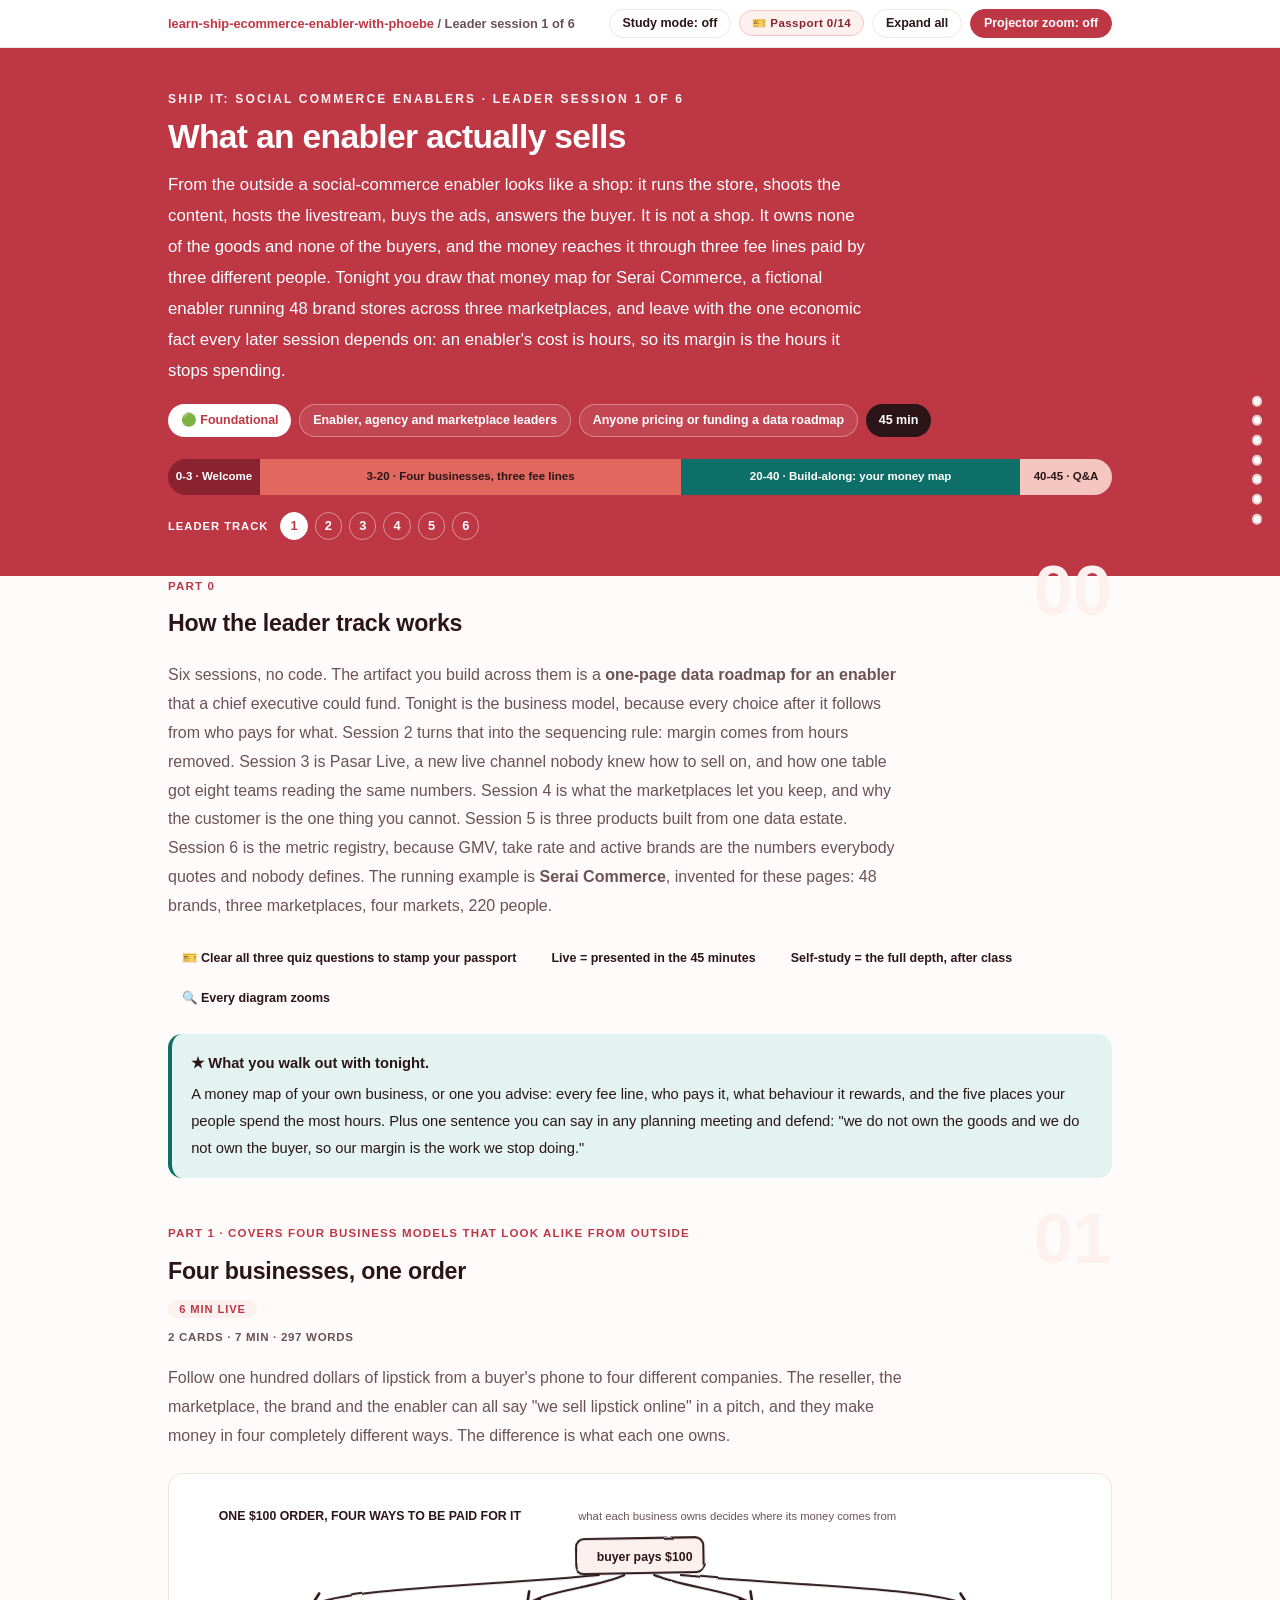
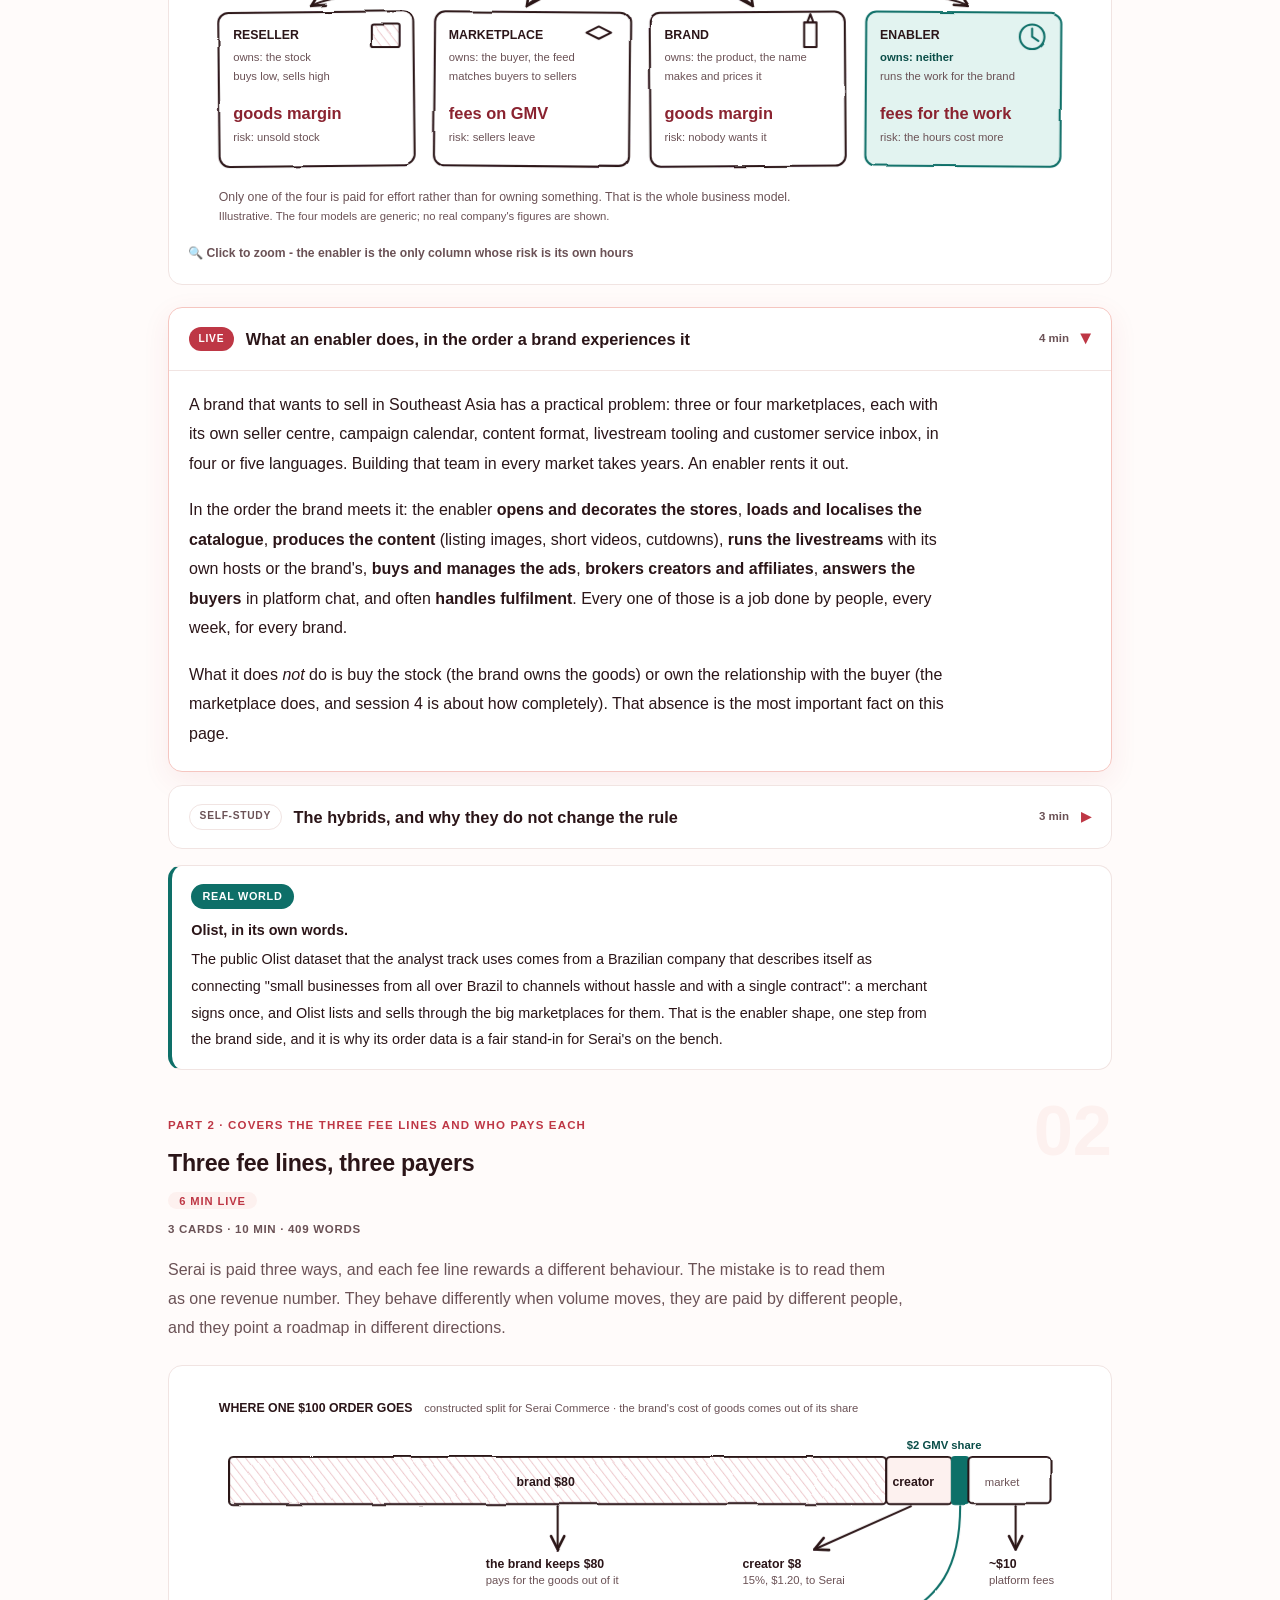
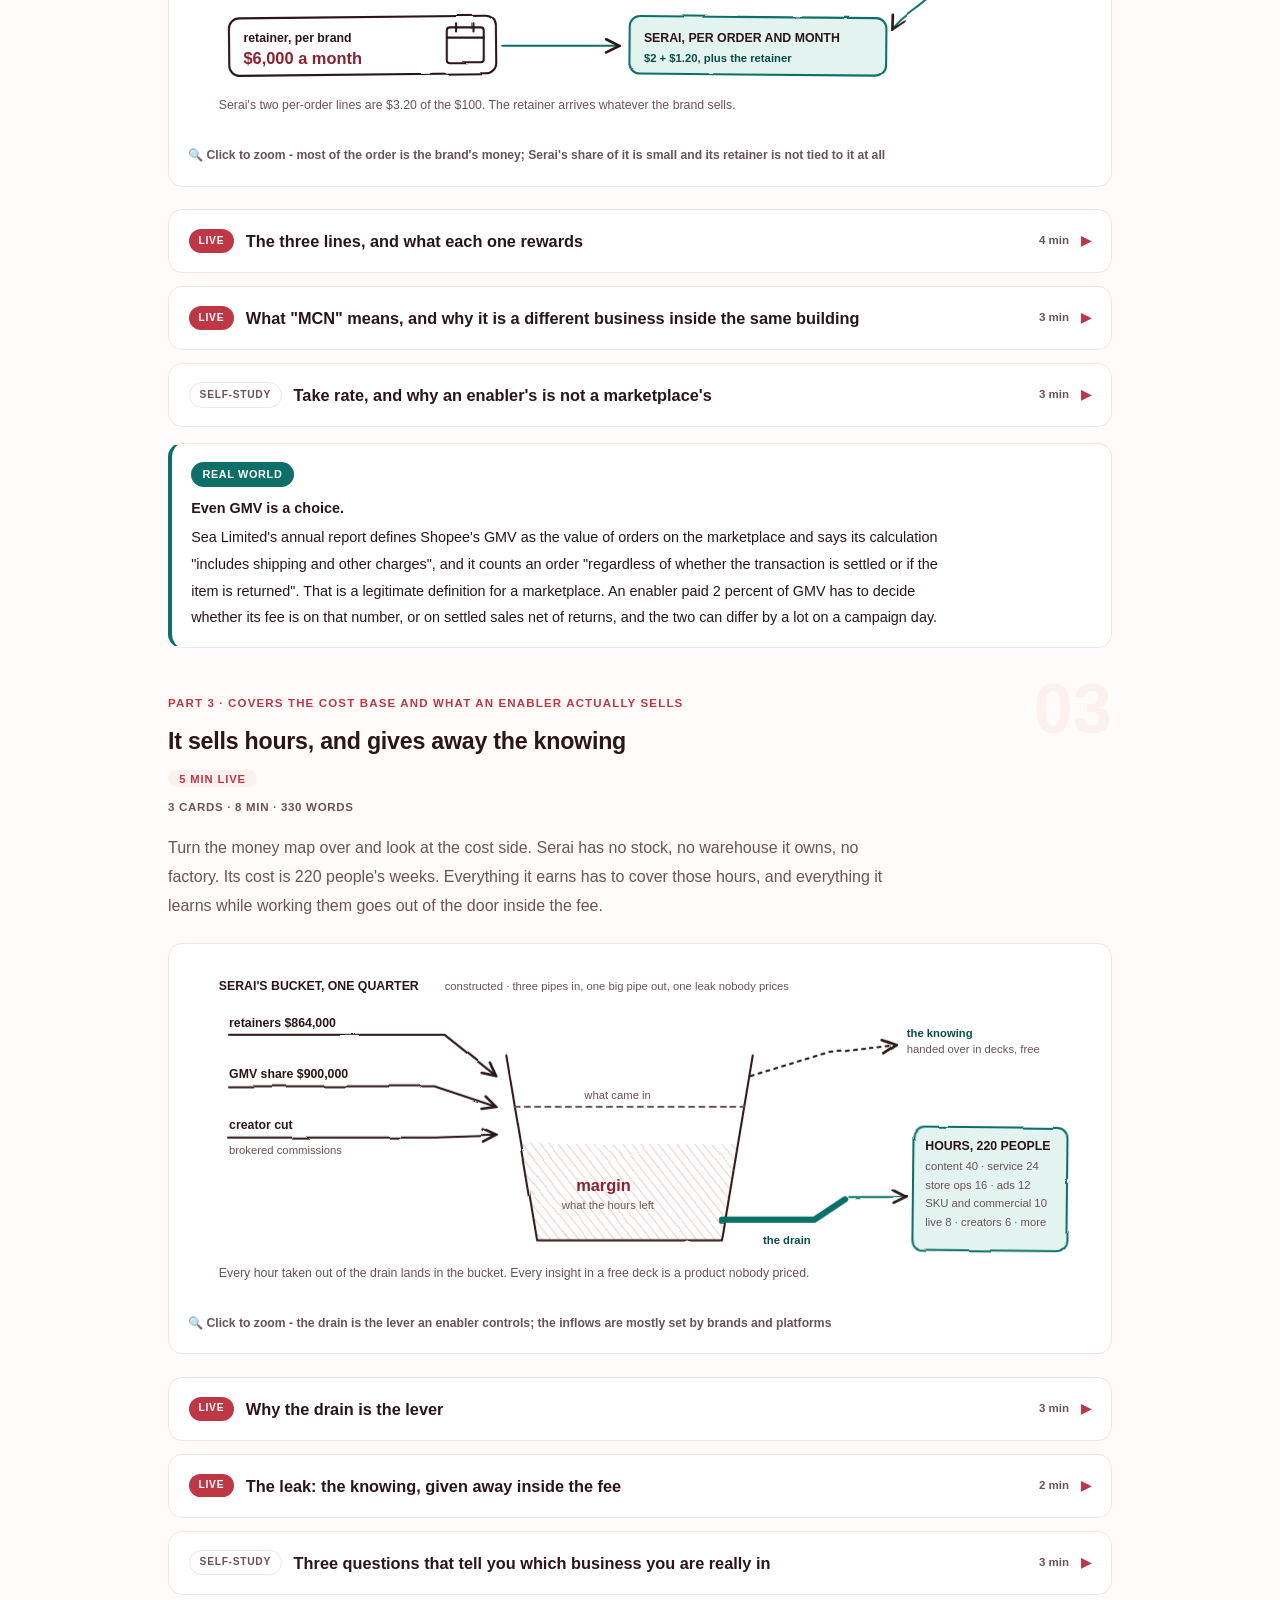
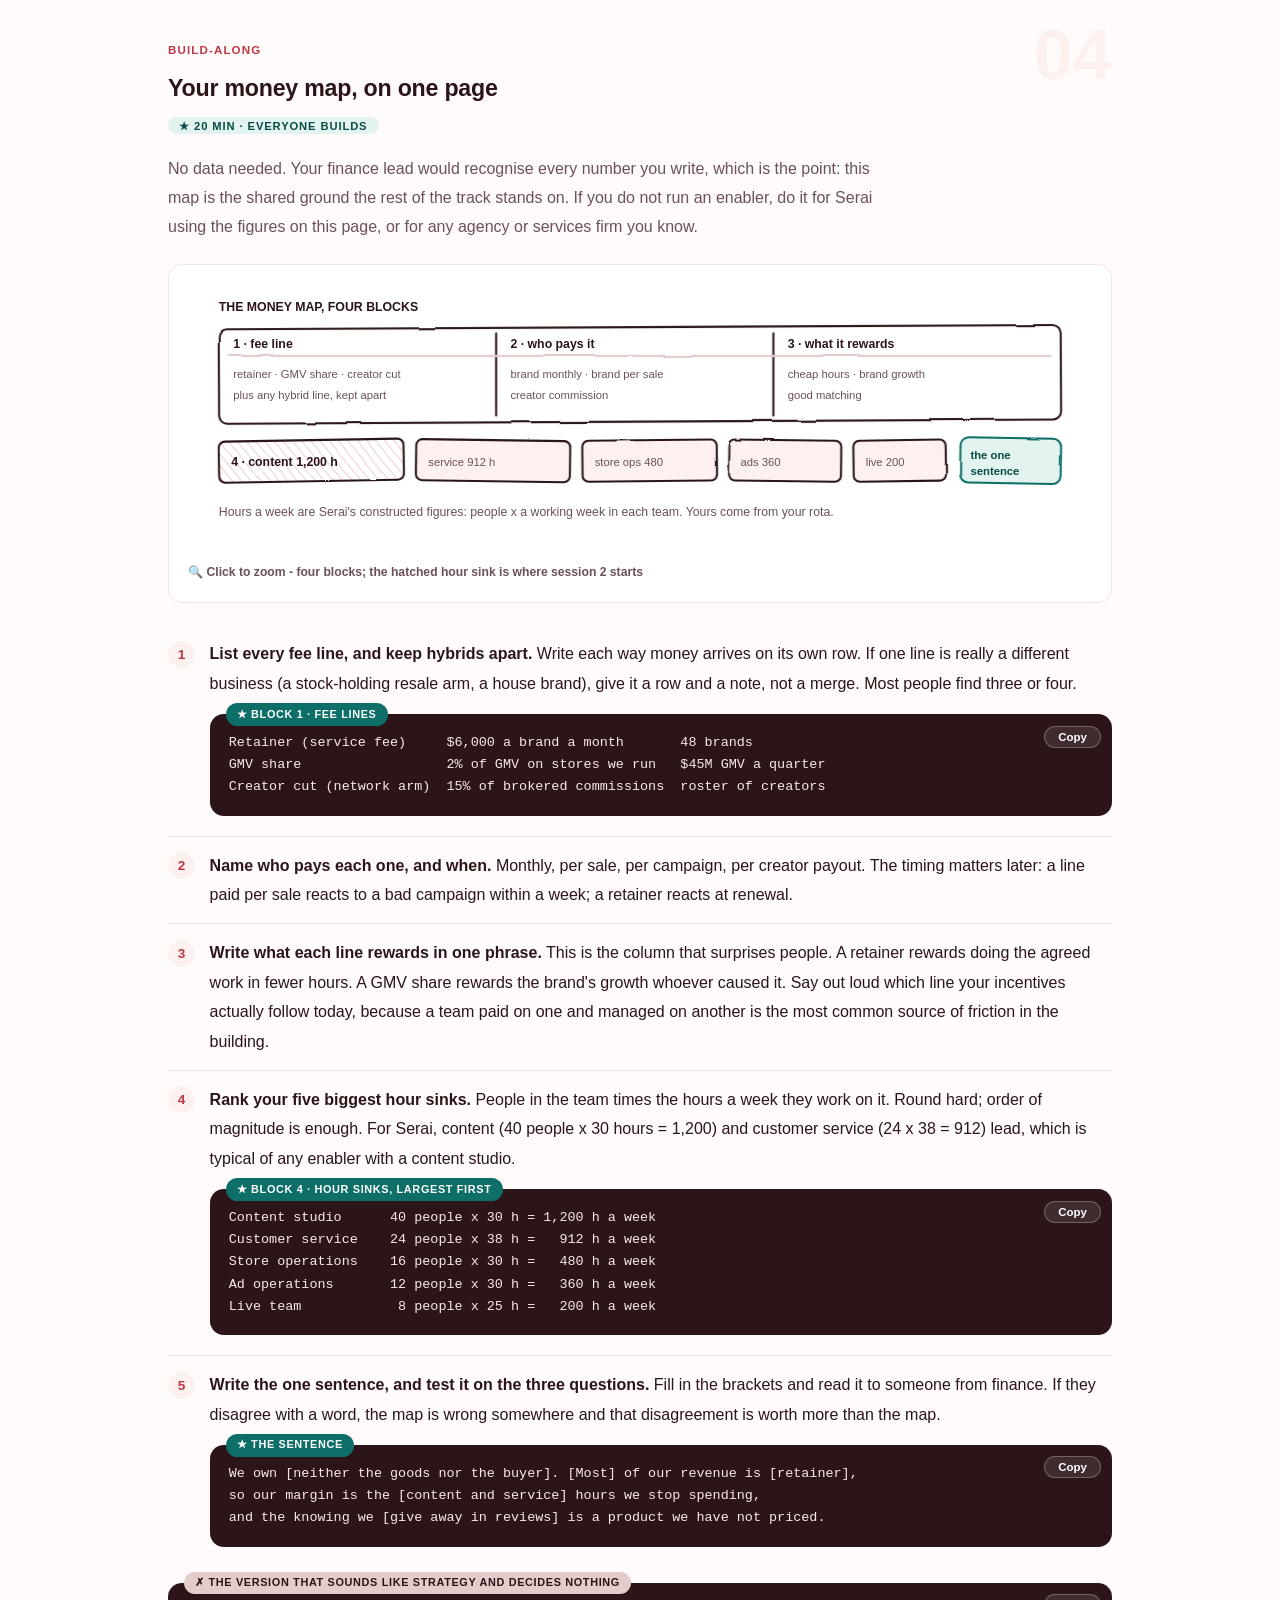
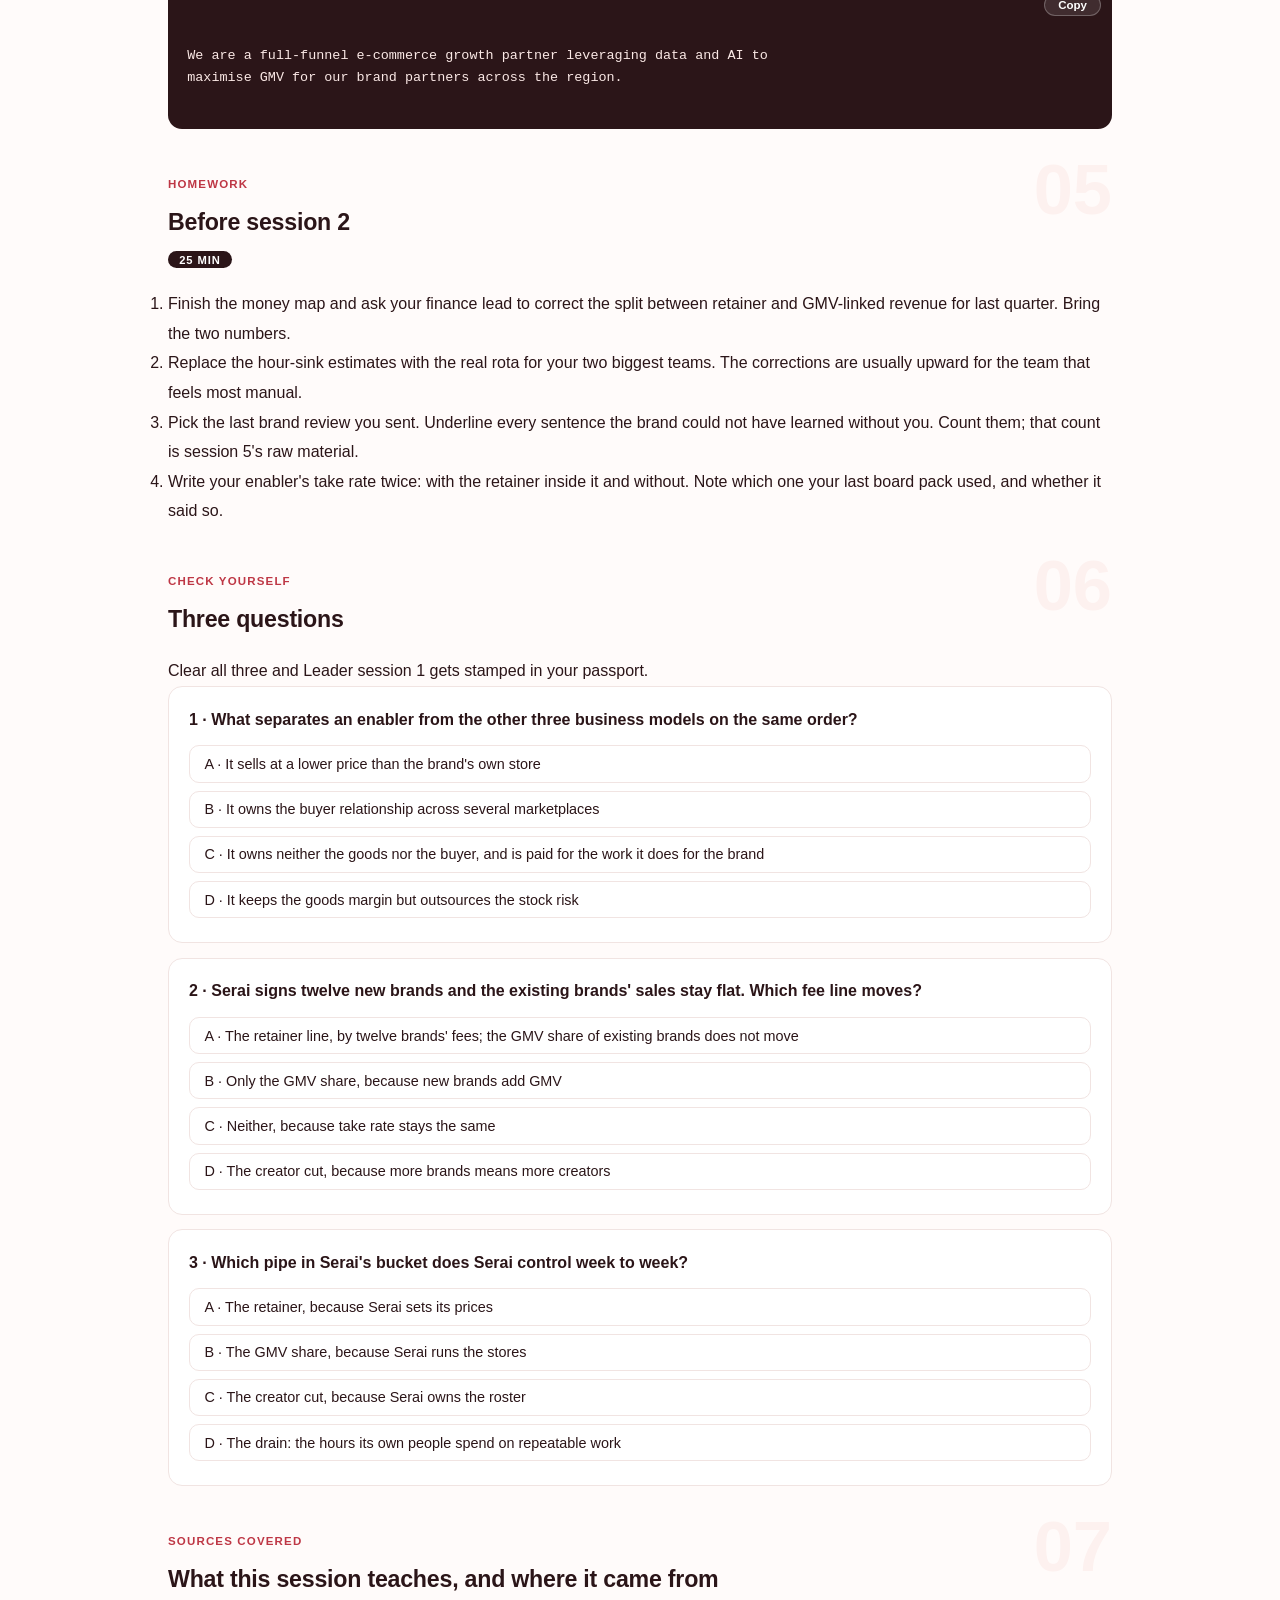
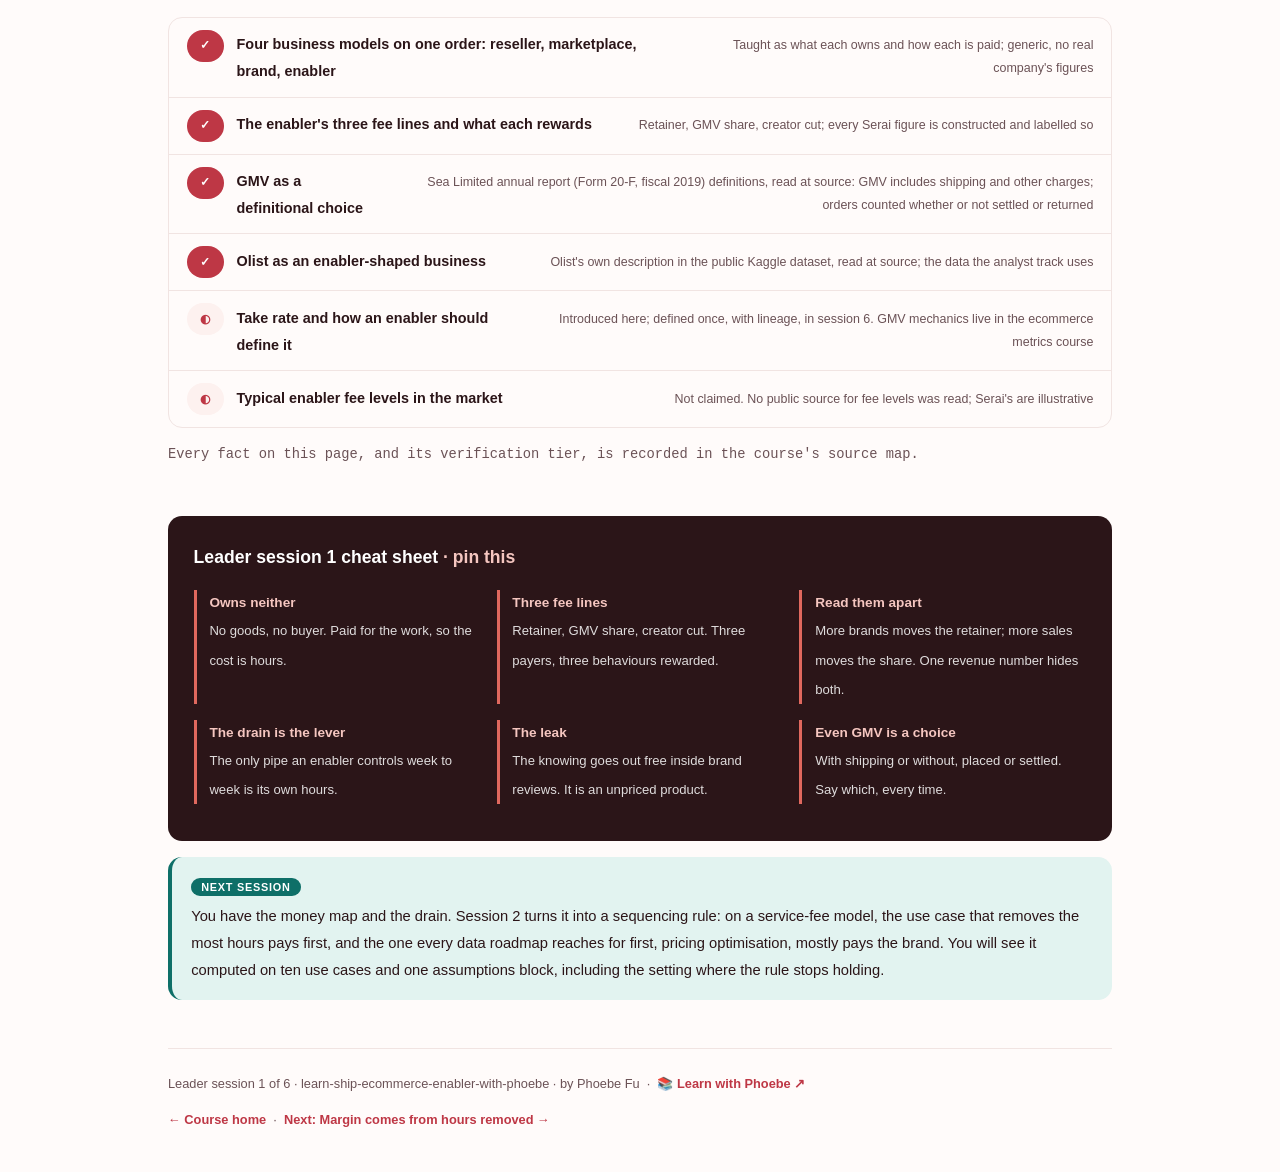
==== commit 21348150: "Lift translucent header text and the empty passport mark to WCAG A full-page contrast probe (every t" ====
--- a/courses/a1-what-an-enabler-sells.html
+++ b/courses/a1-what-an-enabler-sells.html
@@ -19,7 +19,7 @@
 <meta name="twitter:image" content="https://phoebefu6.github.io/learn-ship-ecommerce-enabler-with-phoebe/assets/og-cover.png">
 <!-- social:end -->
 <title>Leader session 1 · What an enabler actually sells - learn ship ecommerce enabler with phoebe</title>
-<link rel="stylesheet" href="../assets/style.css?v=2">
+<link rel="stylesheet" href="../assets/style.css?v=4">
 </head>
 <body>
 
--- a/assets/style.css
+++ b/assets/style.css
@@ -6,6 +6,7 @@
    white on the contrast fill (6.0:1) and a .08 chip wash, measured on painted pixels. */
 
 :root {
+  --faint-text: #A1605A;
   --indigo: #BE3745;
   --indigo-deep: #8A2330;
   --indigo-mid: #E0685E;
@@ -63,7 +64,7 @@
   letter-spacing: -.02em;
 }
 .masthead h1 .accent { color: inherit; }
-.masthead .sub { font-size: 1.05rem; opacity: .92; max-width: 44rem; }
+.masthead .sub { font-size: 1.05rem; opacity: 1; max-width: 44rem; }
 
 .chip-row { display: flex; flex-wrap: wrap; gap: .5rem; margin-top: 1.1rem; }
 .chip {
@@ -531,7 +532,7 @@
   margin-top: 1.1rem;
   flex-wrap: wrap;
 }
-.journey .jlabel { font-size: .7rem; font-weight: 700; text-transform: uppercase; letter-spacing: .09em; opacity: .8; margin-right: .3rem; }
+.journey .jlabel { font-size: .7rem; font-weight: 700; text-transform: uppercase; letter-spacing: .09em; opacity: 1; margin-right: .3rem; }
 .journey a {
   width: 1.7rem; height: 1.7rem;
   border-radius: 999px;
@@ -1129,7 +1130,7 @@
   transition: all .18s ease;
 }
 .pp-stamp:hover { border-color: var(--indigo-soft); }
-.pp-stamp i { font-size: 1.3rem; font-style: normal; opacity: .35; }
+.pp-stamp i { font-size: 1.3rem; font-style: normal; opacity: .7; }
 .pp-stamp b { font: 800 0.7rem Inter, sans-serif; }
 .pp-stamp.got {
   border-style: solid; border-color: var(--indigo);
@@ -1193,7 +1194,7 @@
 .dh-track { display: flex; flex-wrap: wrap; gap: 3px; }
 .dh-cell { font: 700 0.66rem ui-monospace, Menlo, monospace; padding: 3px 6px; border-radius: 5px;
   background: var(--indigo-50); color: var(--indigo-deep); transition: all .1s linear; }
-.dh-cell.rest { background: var(--paper); color: var(--faint); }
+.dh-cell.rest { background: var(--paper); color: var(--faint-text); }
 .dh-cell.now { background: var(--amber); color: #fff; transform: scale(1.18); }
 .dh-panel { border: 1px solid var(--hairline); border-radius: var(--radius); background: #fff; overflow: hidden; }
 .dh-phead { display: flex; align-items: center; gap: 10px; flex-wrap: wrap;
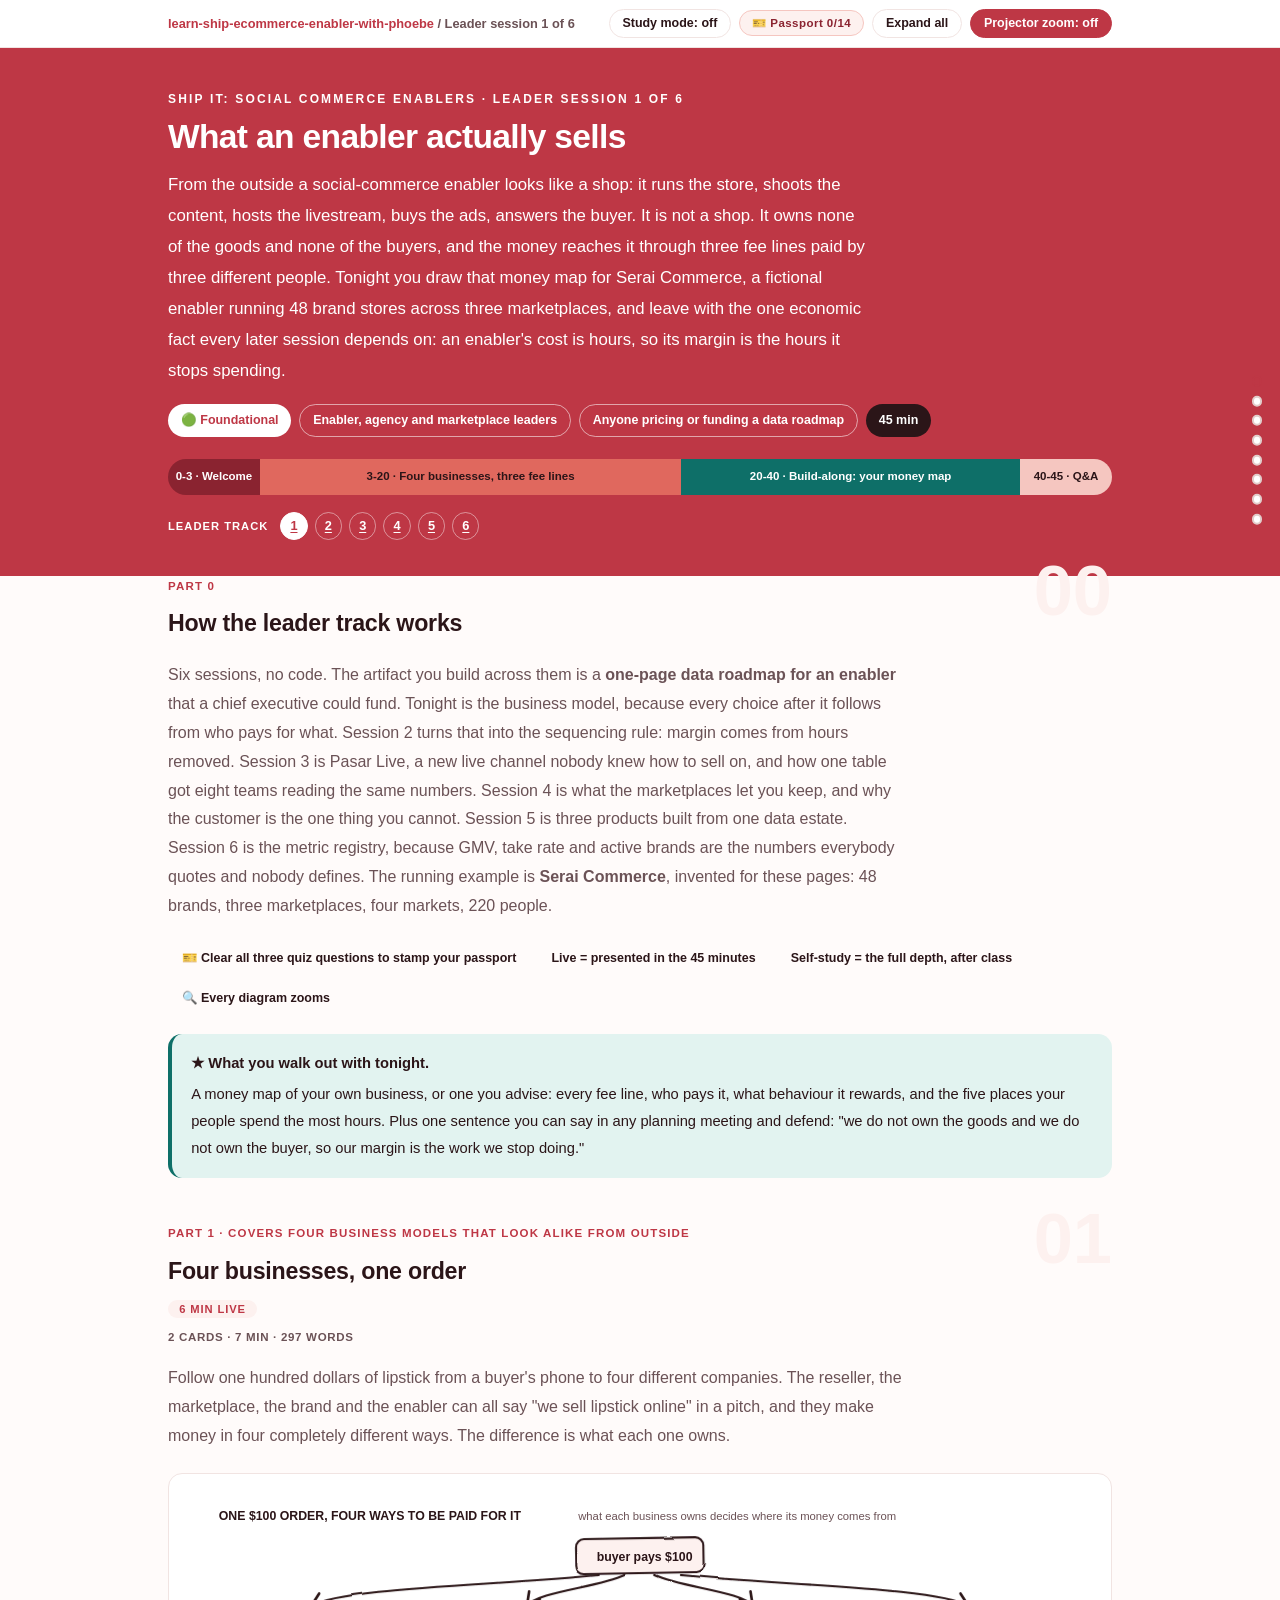
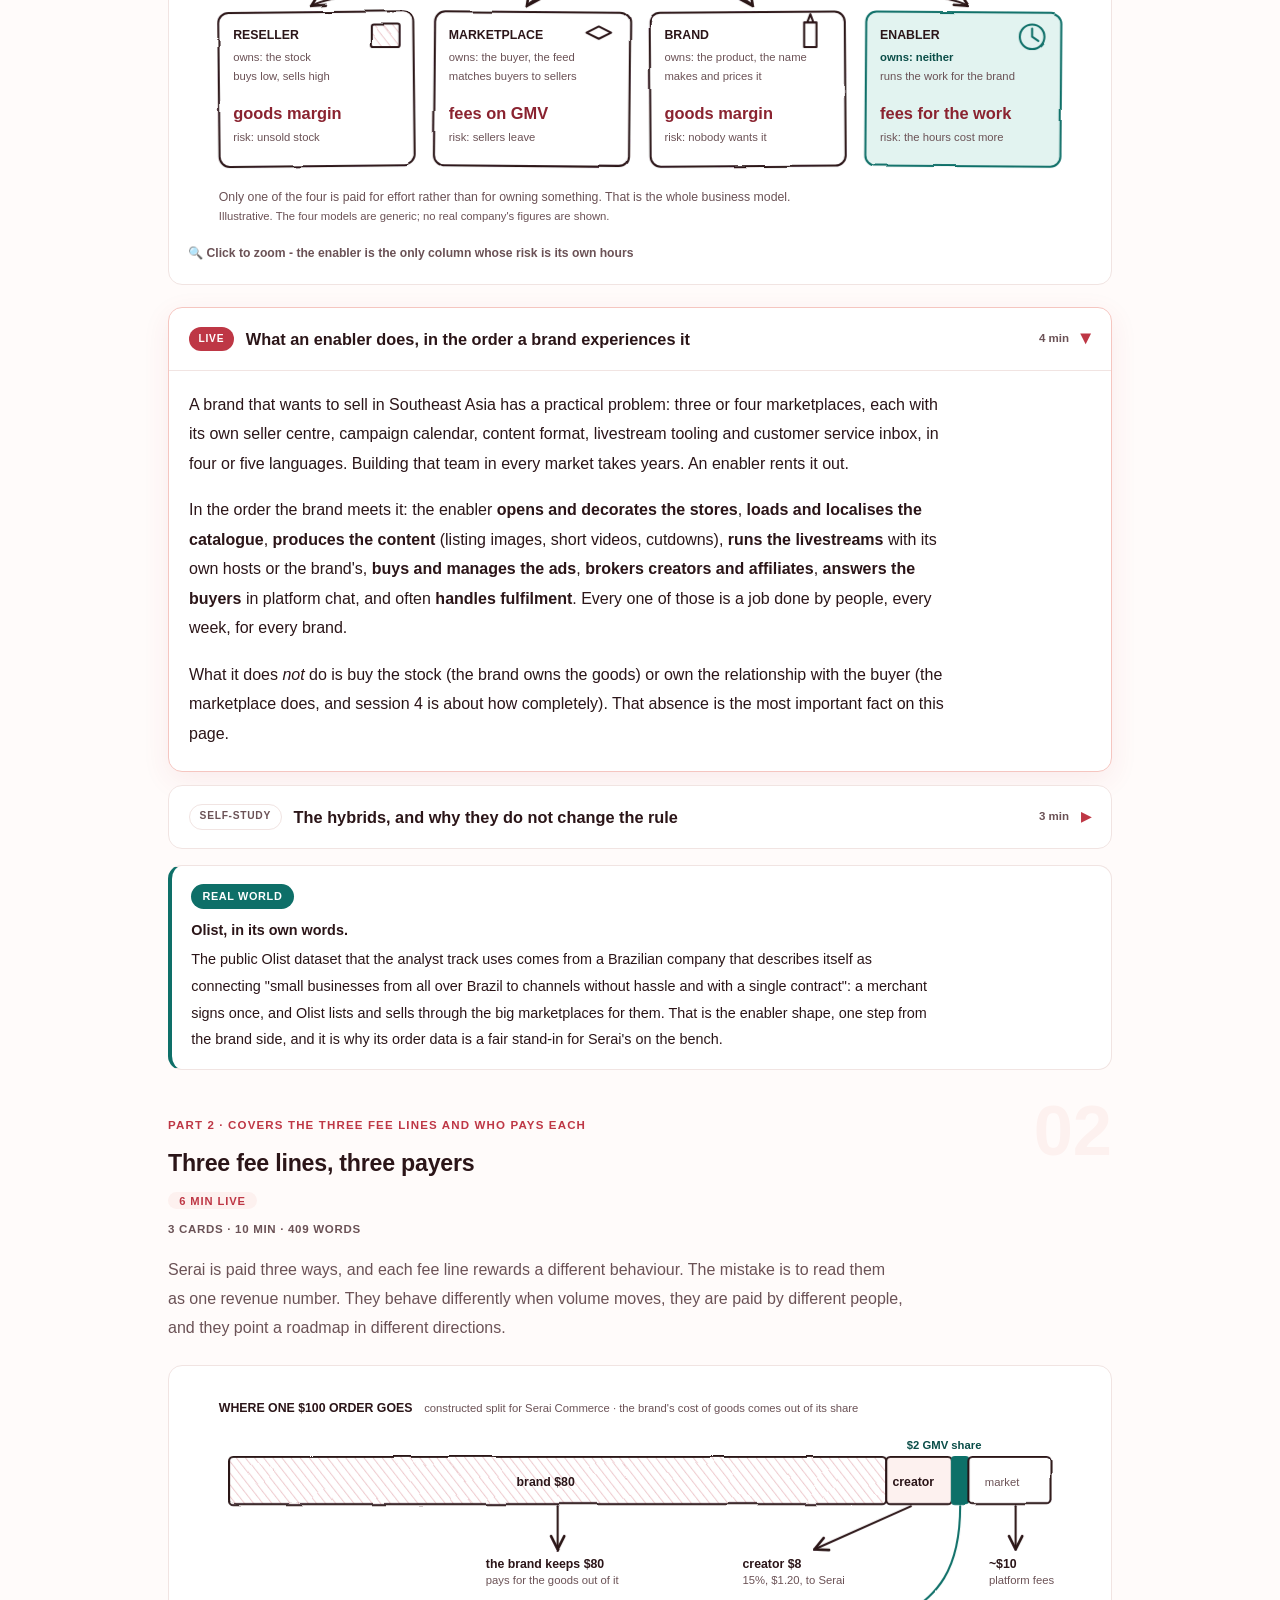
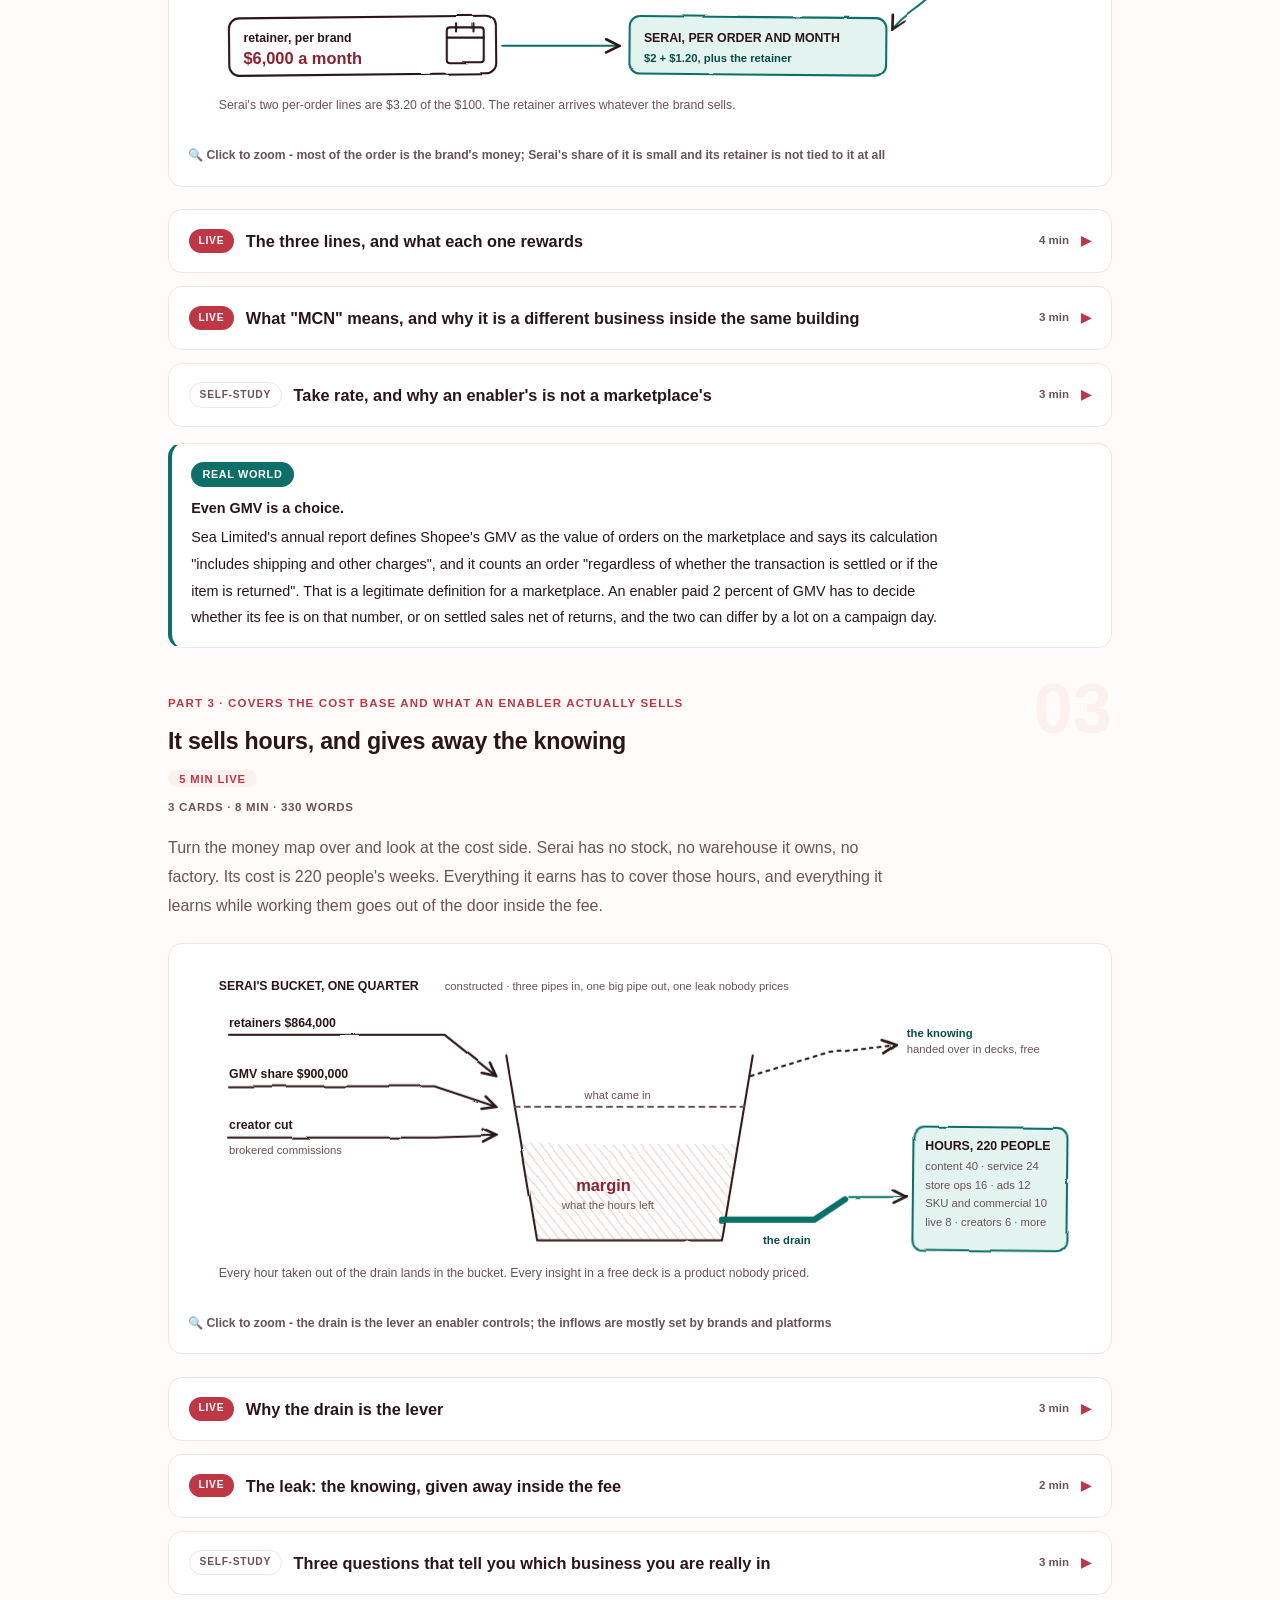
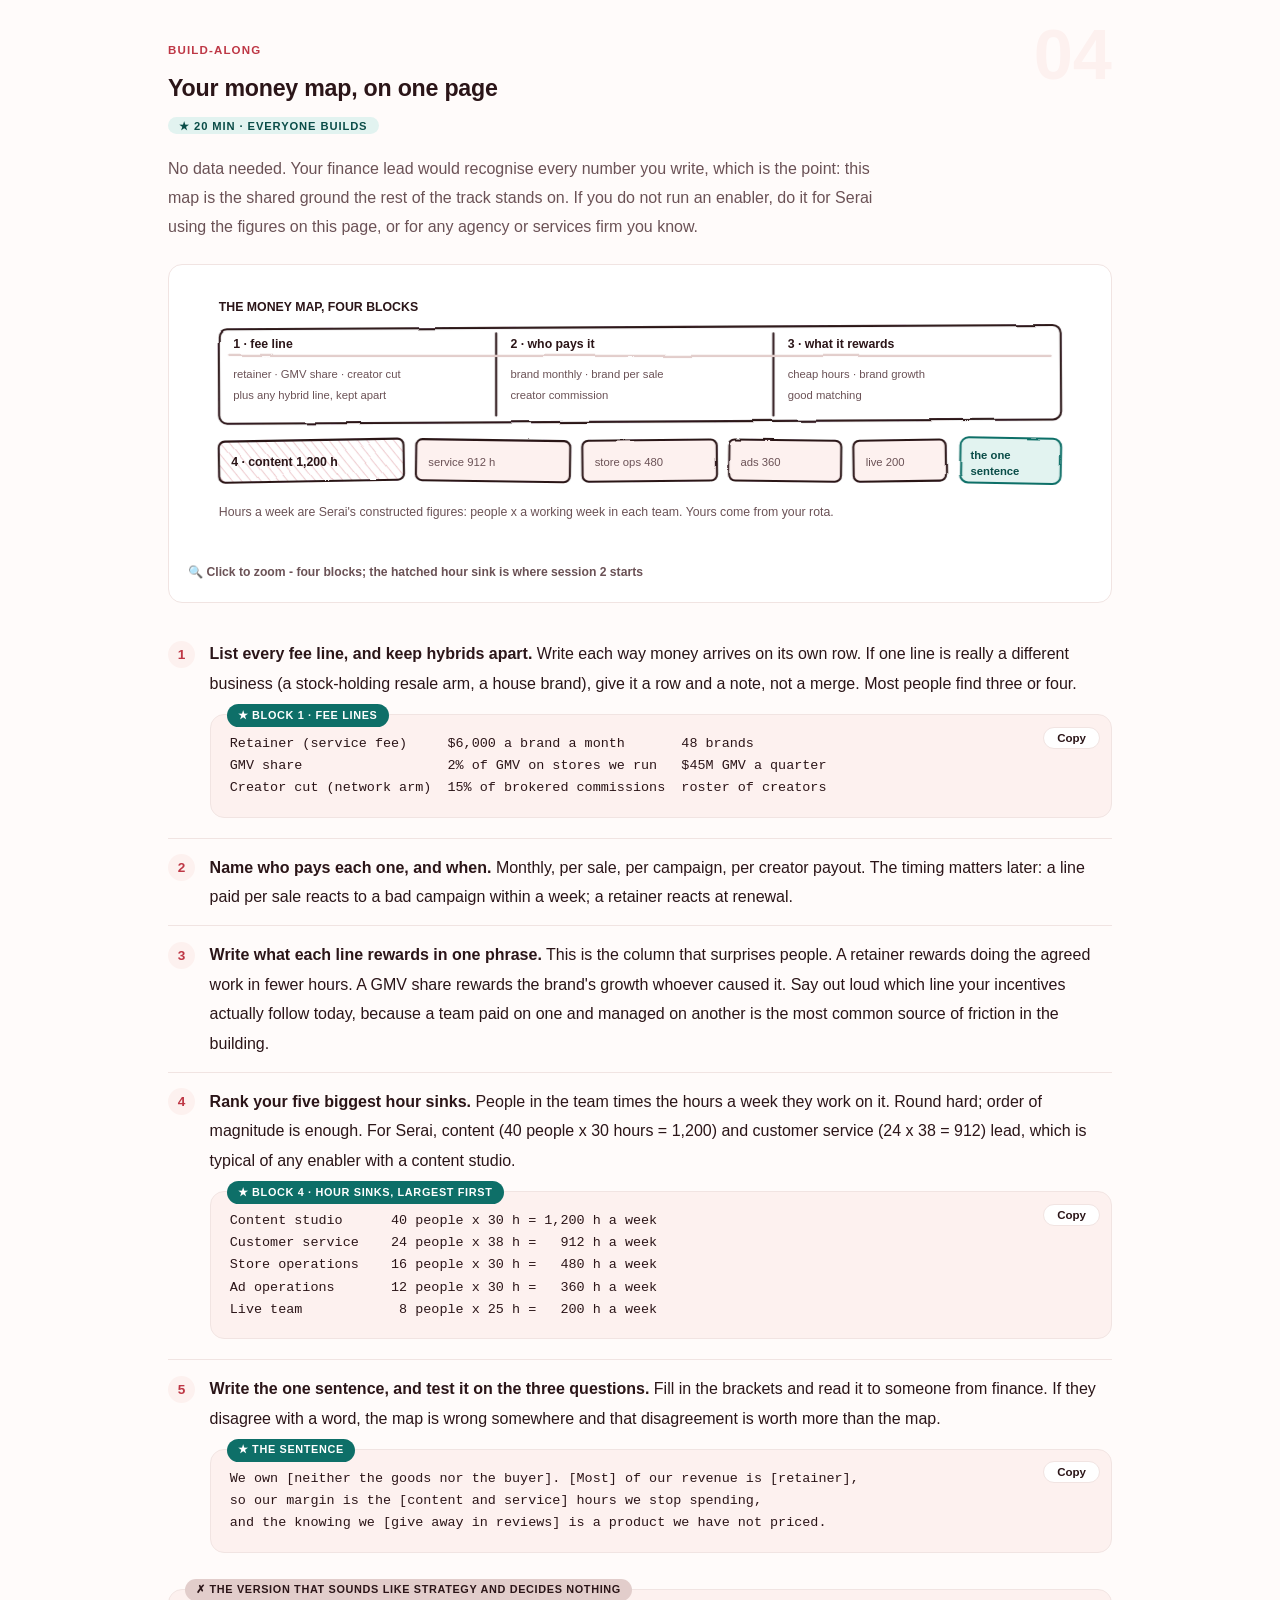
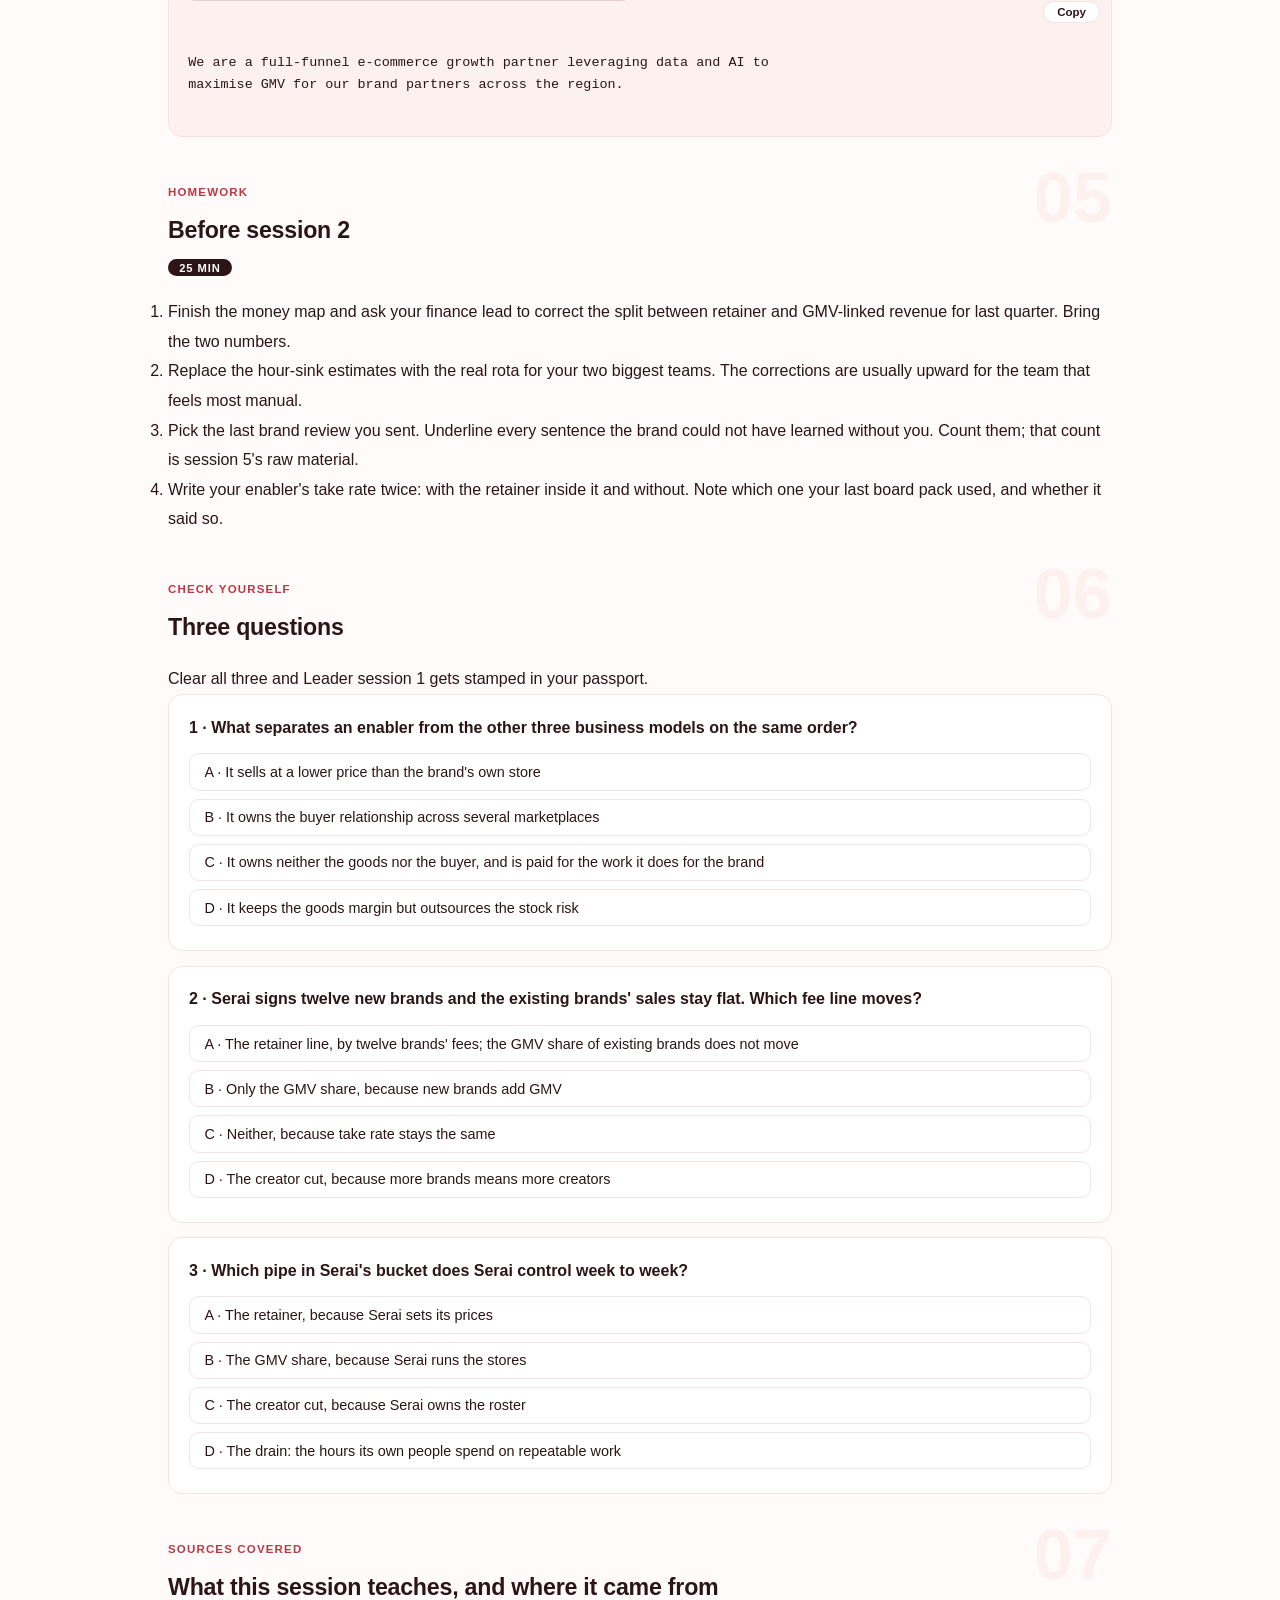
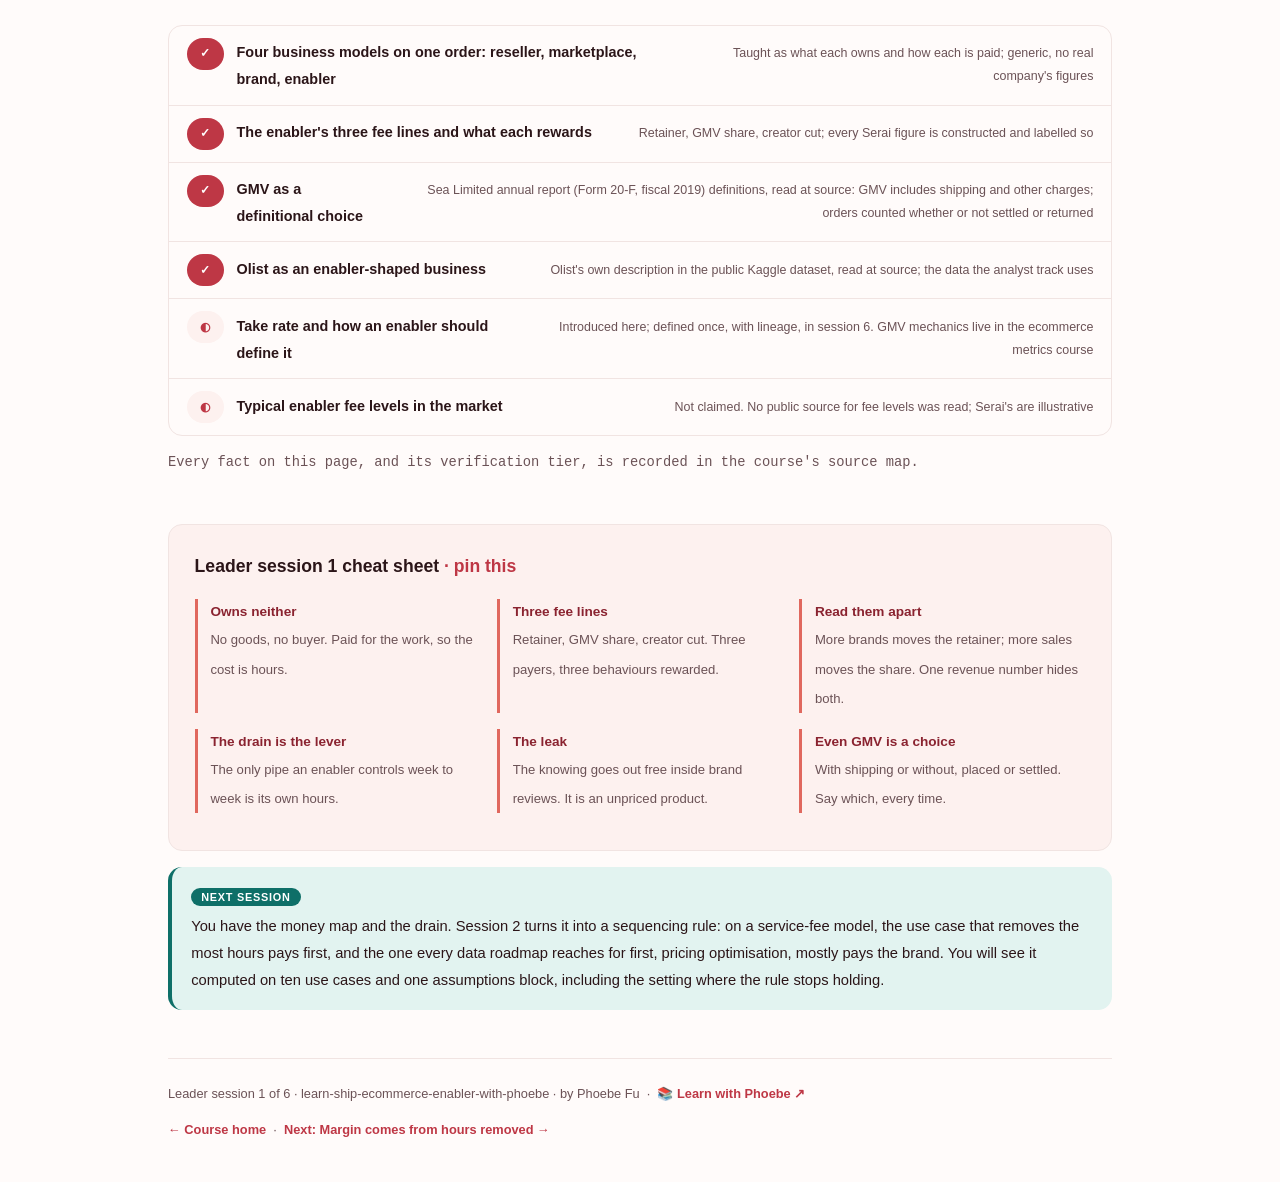
==== commit aaa1753e: "Light surfaces everywhere: lightbox, cheat panel, code boxes; contrast and phone-width fixes Every d" ====
--- a/courses/a1-what-an-enabler-sells.html
+++ b/courses/a1-what-an-enabler-sells.html
@@ -19,7 +19,7 @@
 <meta name="twitter:image" content="https://phoebefu6.github.io/learn-ship-ecommerce-enabler-with-phoebe/assets/og-cover.png">
 <!-- social:end -->
 <title>Leader session 1 · What an enabler actually sells - learn ship ecommerce enabler with phoebe</title>
-<link rel="stylesheet" href="../assets/style.css?v=4">
+<link rel="stylesheet" href="../assets/style.css?v=20">
 </head>
 <body>
 
@@ -565,6 +565,6 @@
 
 </main>
 
-<script src="../assets/app.js?v=1"></script>
+<script src="../assets/app.js?v=20"></script>
 </body>
 </html>
--- a/assets/style.css
+++ b/assets/style.css
@@ -6,7 +6,7 @@
    white on the contrast fill (6.0:1) and a .08 chip wash, measured on painted pixels. */
 
 :root {
-  --faint-text: #A1605A;
+  --faint-text: #975A55;
   --indigo: #BE3745;
   --indigo-deep: #8A2330;
   --indigo-mid: #E0685E;
@@ -20,8 +20,8 @@
   --amber-ink: #0A4D48;
   --amber-50: #E2F3F0;
   --paper: #FFFBFA;
-  --code-bg: #2B1518;
-  --code-ink: #FBE9E6;
+  --code-bg: #FDF1EF;
+  --code-ink: #2B1518;
   --scrim-rgb: 43,21,24;
   --shadow-rgb: 190,55,69;
   --radius: 14px;
@@ -53,7 +53,7 @@
   font-size: .75rem;
   letter-spacing: .18em;
   text-transform: uppercase;
-  opacity: .95;
+  opacity: 1;
   font-weight: 600;
 }
 .masthead h1 {
@@ -215,7 +215,7 @@
 .pill.light { background: var(--indigo-50); color: var(--indigo); }
 .pill.inkpill { background: var(--ink); color: #fff; }
 .pill.amber, .pill.peach { background: var(--amber); color: #fff; }
-.pill.bare { color: var(--faint); }
+.pill.bare { color: var(--muted); }
 
 /* ---------- 4D grid ---------- */
 .grid-2 { display: grid; grid-template-columns: repeat(auto-fit, minmax(15rem, 1fr)); gap: .8rem; margin: .5rem 0 1rem; }
@@ -244,10 +244,11 @@
 table.clean td:first-child { font-weight: 600; }
 
 /* ---------- prompt boxes ---------- */
-.prompt-box {
+.prompt-box{
   position: relative;
-  background: var(--code-bg);
-  color: var(--code-ink);
+  background: #FDF1EF;
+  border: 1px solid #F1E4E2;
+  color: #2B1518;
   border-radius: var(--radius);
   padding: 1.1rem 1.2rem;
   margin: 1rem 0 1.2rem;
@@ -257,12 +258,12 @@
   white-space: pre-wrap;
   word-break: break-word;
 }
-.prompt-box .label {
+.prompt-box .label{
   position: absolute;
   top: -0.7rem;
   left: 1rem;
-  background: var(--indigo);
-  color: #fff;
+  background: #BE3745;
+  color: #FFFFFF;
   font-family: "Inter", -apple-system, sans-serif;
   font-size: .68rem;
   font-weight: 700;
@@ -273,13 +274,13 @@
 }
 .prompt-box.bad .label { background: var(--faint); color: var(--ink); }
 .prompt-box.good .label { background: var(--amber); color: #fff; }
-.copy-btn {
+.copy-btn{
   position: absolute;
   top: .7rem;
   right: .7rem;
-  background: rgba(255,255,255,.1);
-  border: 1px solid rgba(255,255,255,.25);
-  color: #fff;
+  background: #FFFFFF;
+  border: 1px solid #F1E4E2;
+  color: #2B1518;
   border-radius: 999px;
   padding: .25rem .8rem;
   font-size: .72rem;
@@ -288,7 +289,7 @@
   font-family: "Inter", -apple-system, sans-serif;
   transition: background .15s ease;
 }
-.copy-btn:hover { background: rgba(255,255,255,.22); }
+.copy-btn:hover { background: #F1E4E2; }
 .copy-btn.copied { background: var(--amber); border-color: var(--amber); color: #fff; }
 
 /* ---------- demo steps ---------- */
@@ -378,11 +379,11 @@
   gap: .4rem;
 }
 
-.lightbox {
+.lightbox{
   position: fixed;
   inset: 0;
   z-index: 100;
-  background: rgba(255,251,250,.96);
+  background: rgba(255,251,250,.97);
   display: none;
   align-items: center;
   justify-content: center;
@@ -390,7 +391,7 @@
   cursor: zoom-out;
 }
 .lightbox.open { display: flex; }
-.lightbox .inner {
+.lightbox .inner{
   background: #fff;
   border: 1px solid var(--faint);
   box-shadow: 0 18px 60px rgba(var(--shadow-rgb),.18);
@@ -401,7 +402,7 @@
   overflow: auto;
 }
 .lightbox .inner svg, .lightbox .inner img { width: min(88vw, 70rem); height: auto; }
-.lightbox .close-hint {
+.lightbox .close-hint{
   position: fixed;
   top: 1rem; right: 1.4rem;
   color: var(--ink);
@@ -425,19 +426,20 @@
 .covered-row .note { margin-left: auto; color: var(--muted); font-size: .78rem; text-align: right; }
 
 /* ---------- cheat sheet footer ---------- */
-.cheat {
-  background: var(--ink);
-  color: #fff;
+.cheat{
+  background: #FDF1EF;
+  border: 1px solid #F1E4E2;
+  color: #2B1518;
   border-radius: var(--radius);
   padding: 1.6rem 1.6rem 1.3rem;
   margin-top: 3rem;
 }
 .cheat h3 { font-size: 1.1rem; margin-bottom: 1rem; }
-.cheat h3 span { color: var(--indigo-soft); }
+.cheat h3 span { color: #BE3745; }
 .cheat .grid-2 { gap: 1rem; }
 .cheat .cheat-item { border-left: 3px solid var(--indigo-mid); padding-left: .8rem; }
-.cheat .cheat-item b { display: block; font-size: .85rem; color: var(--indigo-soft); }
-.cheat .cheat-item span { font-size: .82rem; opacity: .85; }
+.cheat .cheat-item b { display: block; font-size: .85rem; color: #8A2330; }
+.cheat .cheat-item span { font-size: .82rem; color: #6B5256; }
 
 footer.pagefoot {
   border-top: 1px solid var(--hairline);
@@ -1130,7 +1132,7 @@
   transition: all .18s ease;
 }
 .pp-stamp:hover { border-color: var(--indigo-soft); }
-.pp-stamp i { font-size: 1.3rem; font-style: normal; opacity: .7; }
+.pp-stamp i { font-size: 1.3rem; font-style: normal; opacity: 1; }
 .pp-stamp b { font: 800 0.7rem Inter, sans-serif; }
 .pp-stamp.got {
   border-style: solid; border-color: var(--indigo);
@@ -1363,7 +1365,8 @@
 
 /* contract validator */
 .ct-wrap { display: grid; grid-template-columns: 1fr 1fr; gap: .9rem; }
-.ct-wrap textarea { width: 100%; min-height: 15rem; font-family: ui-monospace, SFMono-Regular, "SF Mono", Menlo, Consolas, monospace; font-size: .8rem; line-height: 1.6; border: 1px solid var(--hairline); border-radius: 10px; padding: .6rem .7rem; background: var(--code-bg); color: var(--code-ink); resize: vertical; }
+.ct-wrap textarea{ width: 100%; min-height: 15rem; font-family: ui-monospace, SFMono-Regular, "SF Mono", Menlo, Consolas, monospace; font-size: .8rem; line-height: 1.6; border: 1px solid var(--hairline); border-radius: 10px; padding: .6rem .7rem; background: #FDF1EF;
+  border: 1px solid #F1E4E2; color: #2B1518; resize: vertical; }
 .ct-out { border: 1px solid var(--hairline); border-radius: 10px; padding: .6rem .7rem; background: var(--paper); font-size: .82rem; max-height: 22rem; overflow-y: auto; }
 .ct-group { margin-bottom: .7rem; }
 .ct-group b { display: block; font-size: .7rem; text-transform: uppercase; letter-spacing: .04em; color: var(--muted); margin-bottom: .25rem; }
@@ -1592,3 +1595,28 @@
   .eb-uc { grid-template-columns: minmax(0, 1fr) auto; grid-template-areas: "name ctl" "val ctl" "needs ctl" "ship ctl"; }
   .eb-gauge { grid-template-columns: 64px 1fr 52px; }
 }
+
+/* layout-patch-3: phone-width overflow (2026-10-10) */
+.sql-bar { flex-wrap: wrap; }
+@media (max-width: 480px) {
+  .covered-row { flex-wrap: wrap; }
+  .covered-row .note { margin-left: 0; text-align: left; flex-basis: 100%; }
+  details.card summary { flex-wrap: wrap; }
+  details.card summary .mini { white-space: normal; }
+  .wk, .sqlbox, .prompt-box, pre { max-width: 100%; overflow-x: auto; }
+  .mono, code, strong, .note { overflow-wrap: anywhere; }
+  select, input[type=range], label { max-width: 100%; }
+  canvas, svg, img { max-width: 100%; height: auto; }
+  .tree-kids, .tree-node-wrap, .tree-node, .rb-night, .al-row, .gd-field, .tl-row, .sl-row { max-width: 100%; overflow-x: auto; }
+  .tl-cols, .sl-cols, .bb-cols, .ev-cols, [class$="-cols"] { grid-template-columns: 1fr !important; display: grid; }
+  .tl-cols > *, .sl-cols > *, [class$="-cols"] > * { min-width: 0; max-width: 100%; }
+  .mono { white-space: normal; }
+  .er-w, .bb-lab, .tl-lev, .sl-lev { max-width: 100%; white-space: normal; }
+}
+/* contrast-patch-2b */
+.cheat a { color: var(--indigo-deep, var(--ink)); }
+.chip.audience { background: transparent; border-color: rgba(255,255,255,.55); }
+.masthead a, .masthead .sub a { color: #fff; text-decoration: underline; text-underline-offset: 2px; }
+.prompt-box b, .prompt-box strong { color: var(--indigo-deep, var(--ink)); }
+.prompt-box span, .prompt-box em, .prompt-box i { color: inherit; }
+.pp-stamp i { color: var(--ink); }
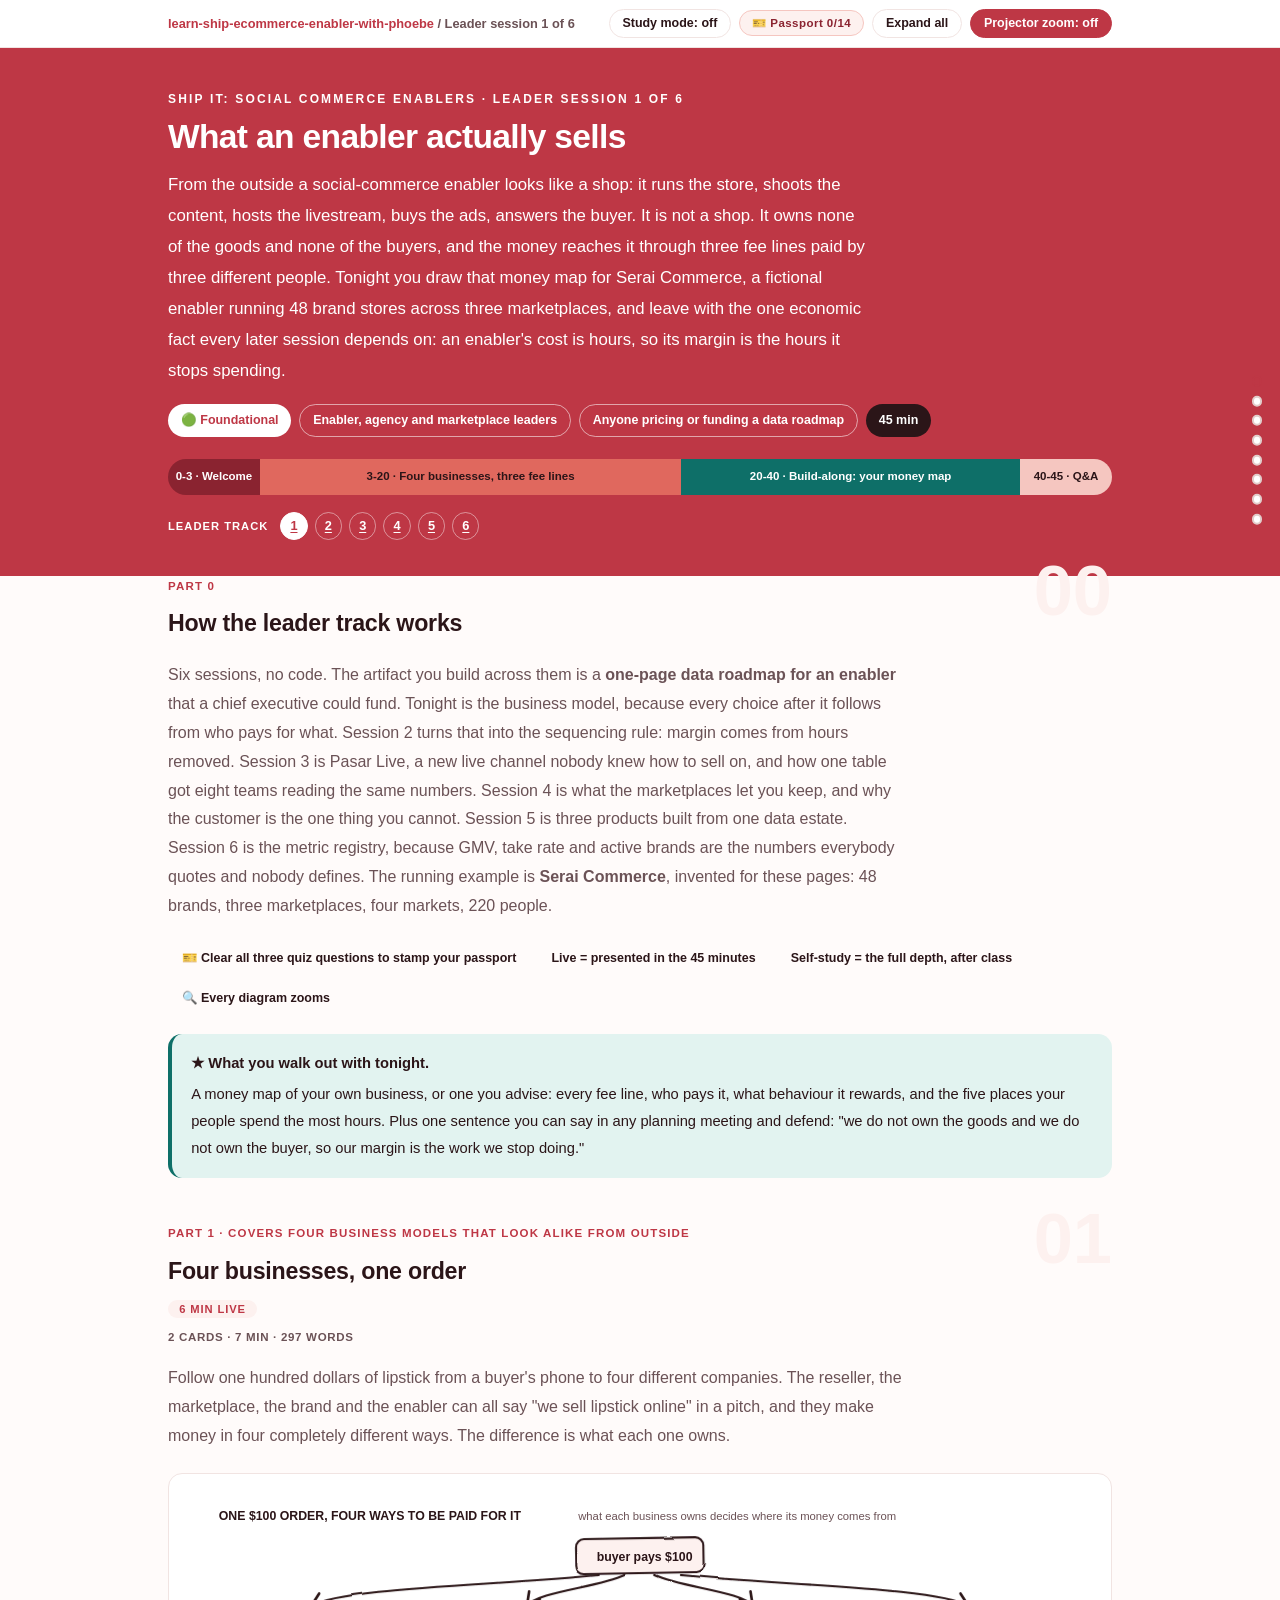
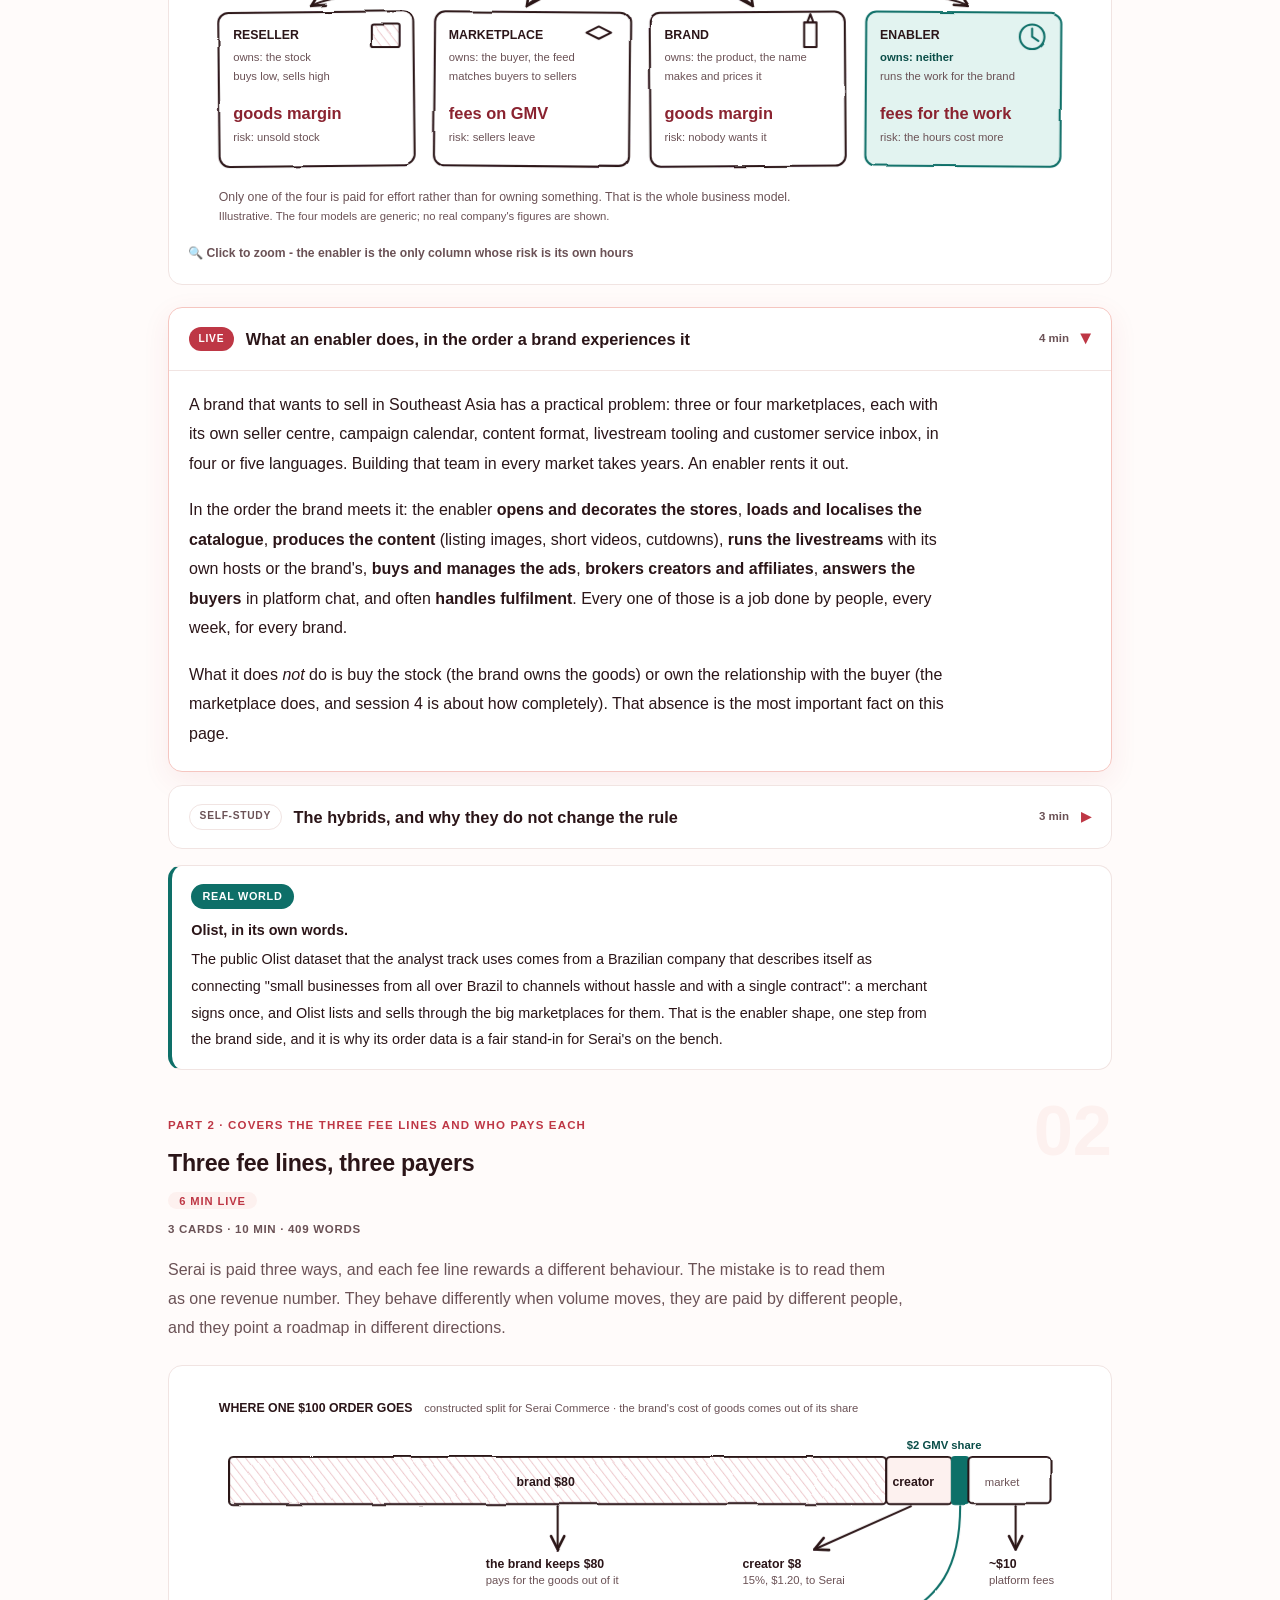
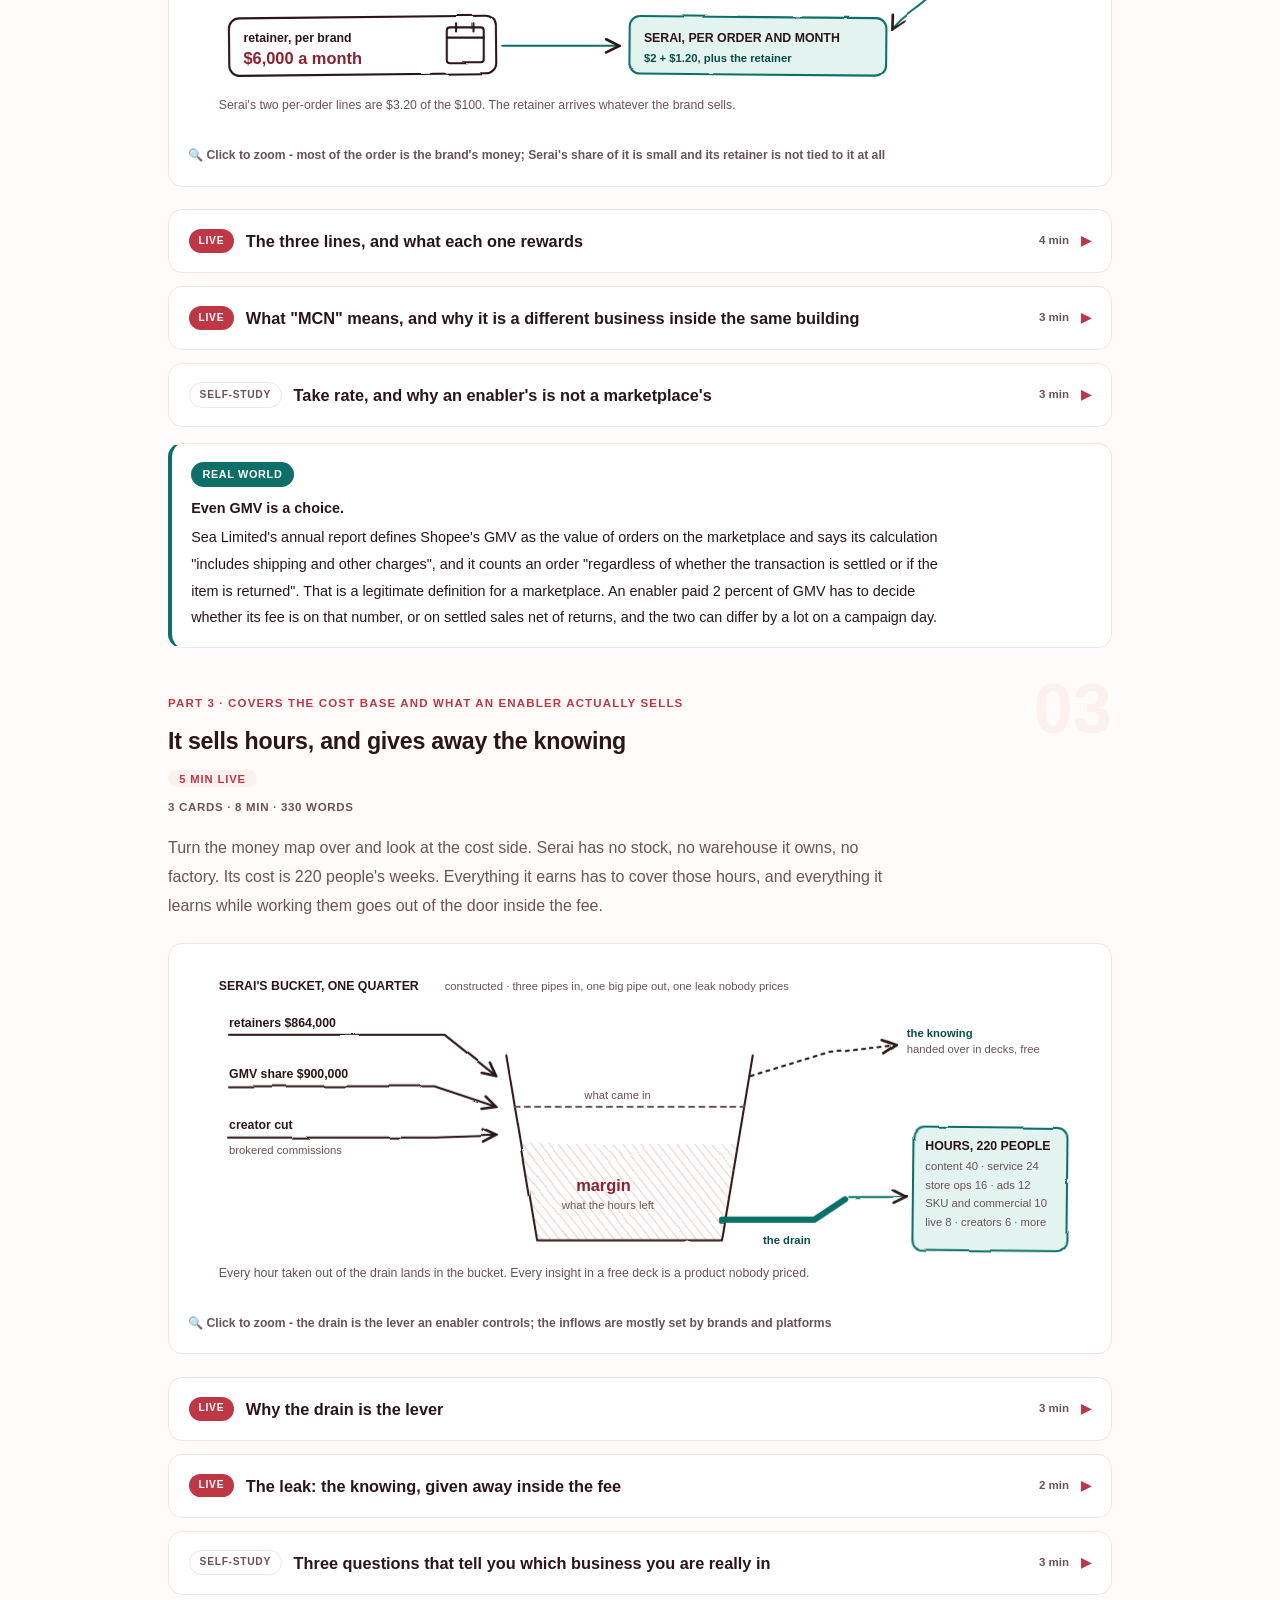
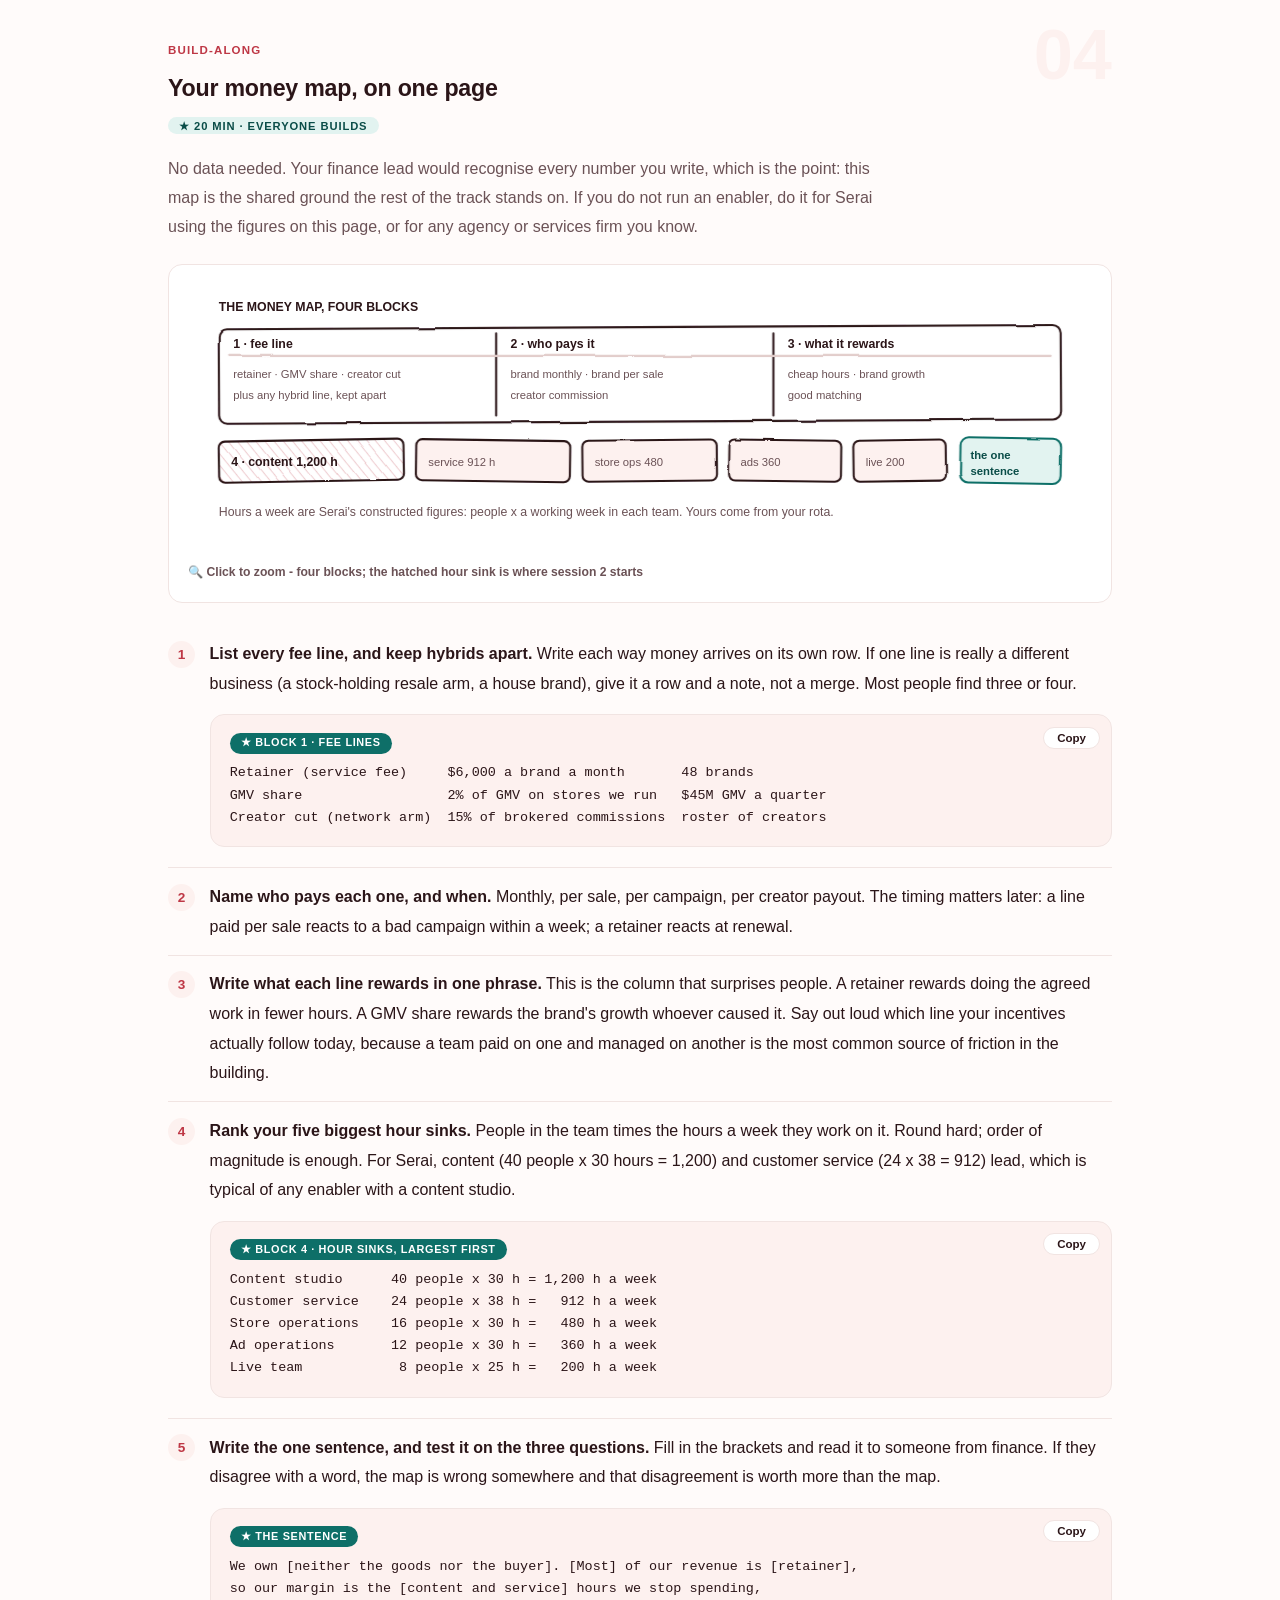
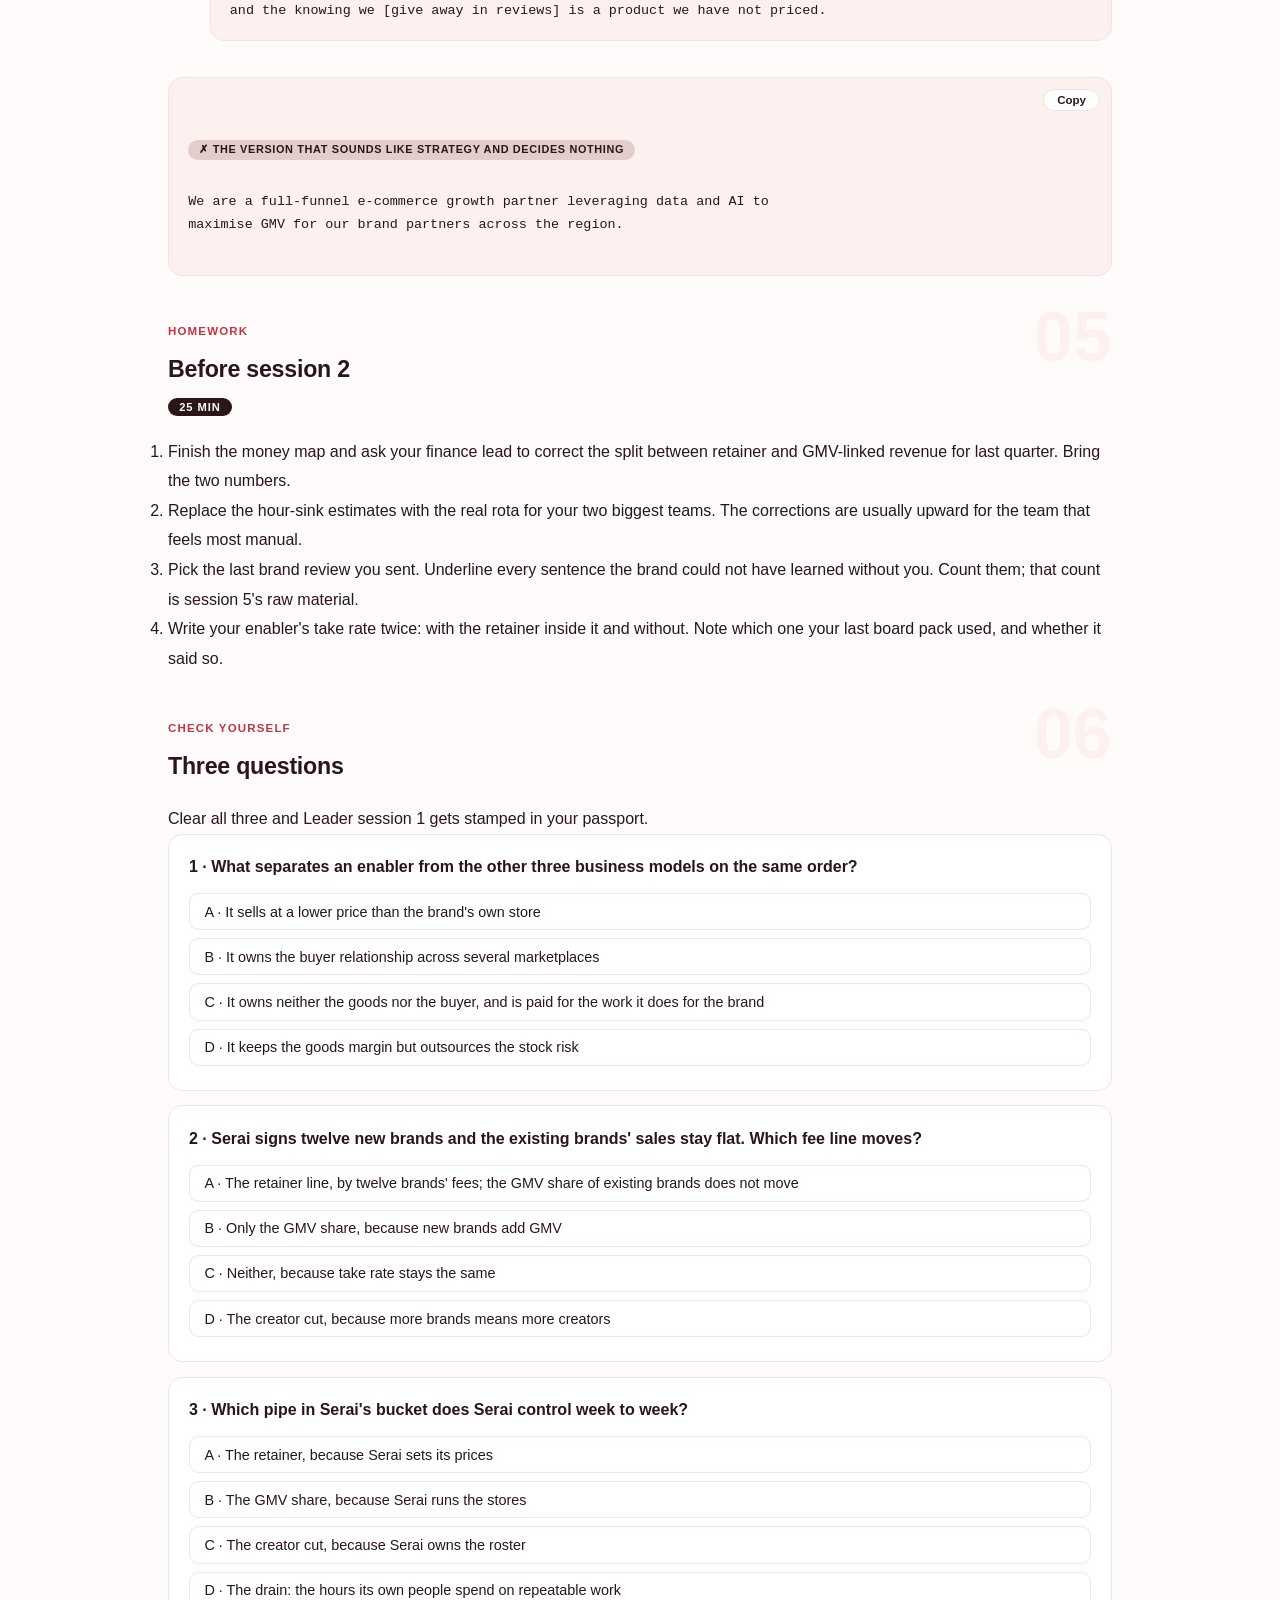
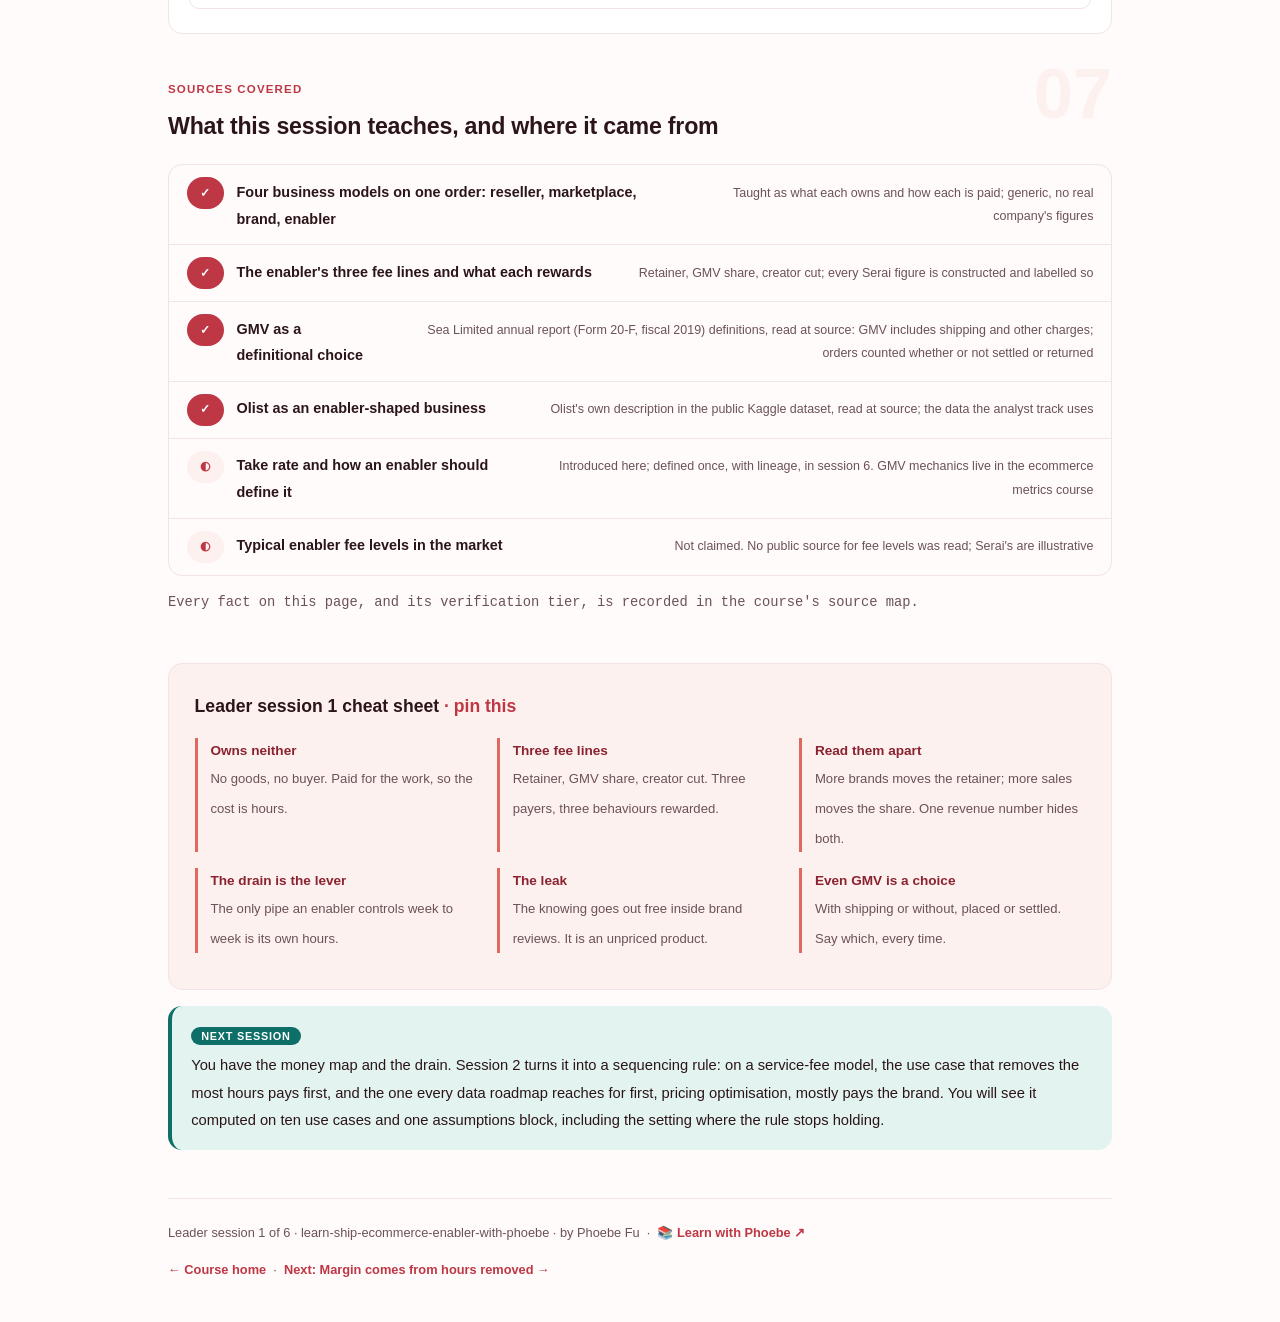
==== commit 785ef6a3: "Prompt-box label inside the box: overflow no longer cuts it in half The label hung 0.7rem above the " ====
--- a/courses/a1-what-an-enabler-sells.html
+++ b/courses/a1-what-an-enabler-sells.html
@@ -19,7 +19,7 @@
 <meta name="twitter:image" content="https://phoebefu6.github.io/learn-ship-ecommerce-enabler-with-phoebe/assets/og-cover.png">
 <!-- social:end -->
 <title>Leader session 1 · What an enabler actually sells - learn ship ecommerce enabler with phoebe</title>
-<link rel="stylesheet" href="../assets/style.css?v=20">
+<link rel="stylesheet" href="../assets/style.css?v=21">
 </head>
 <body>
 
--- a/assets/style.css
+++ b/assets/style.css
@@ -1620,3 +1620,8 @@
 .prompt-box b, .prompt-box strong { color: var(--indigo-deep, var(--ink)); }
 .prompt-box span, .prompt-box em, .prompt-box i { color: inherit; }
 .pp-stamp i { color: var(--ink); }
+
+/* Prompt-box label sits inside the box (2026-10-12). Hanging it 0.7rem above the edge let any
+   overflow:auto parent cut it in half; in normal flow nothing can clip it. The right margin
+   keeps it clear of the Copy button; long labels wrap instead of running under it. */
+.prompt-box > .label{ position: static; display: table; margin: 0 5.2rem .55rem 0; white-space: normal; line-height: 1.45; }
